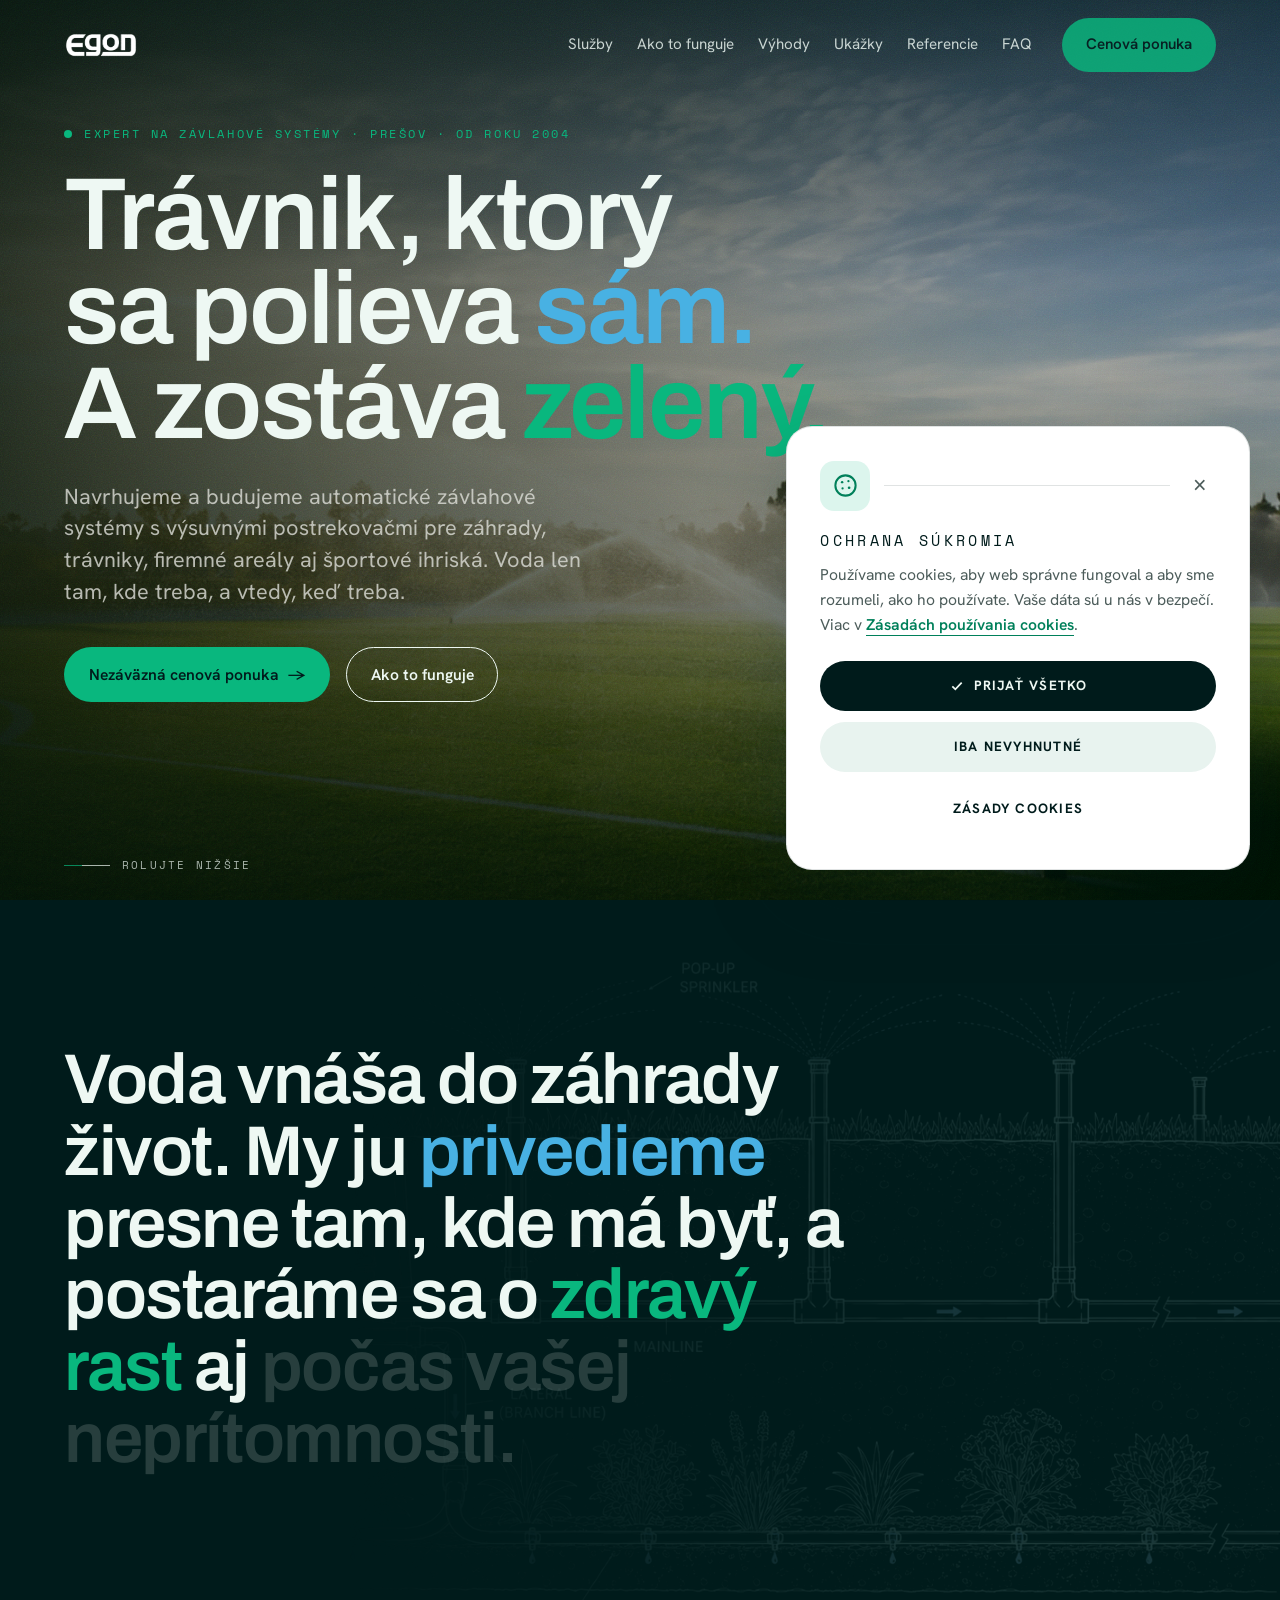
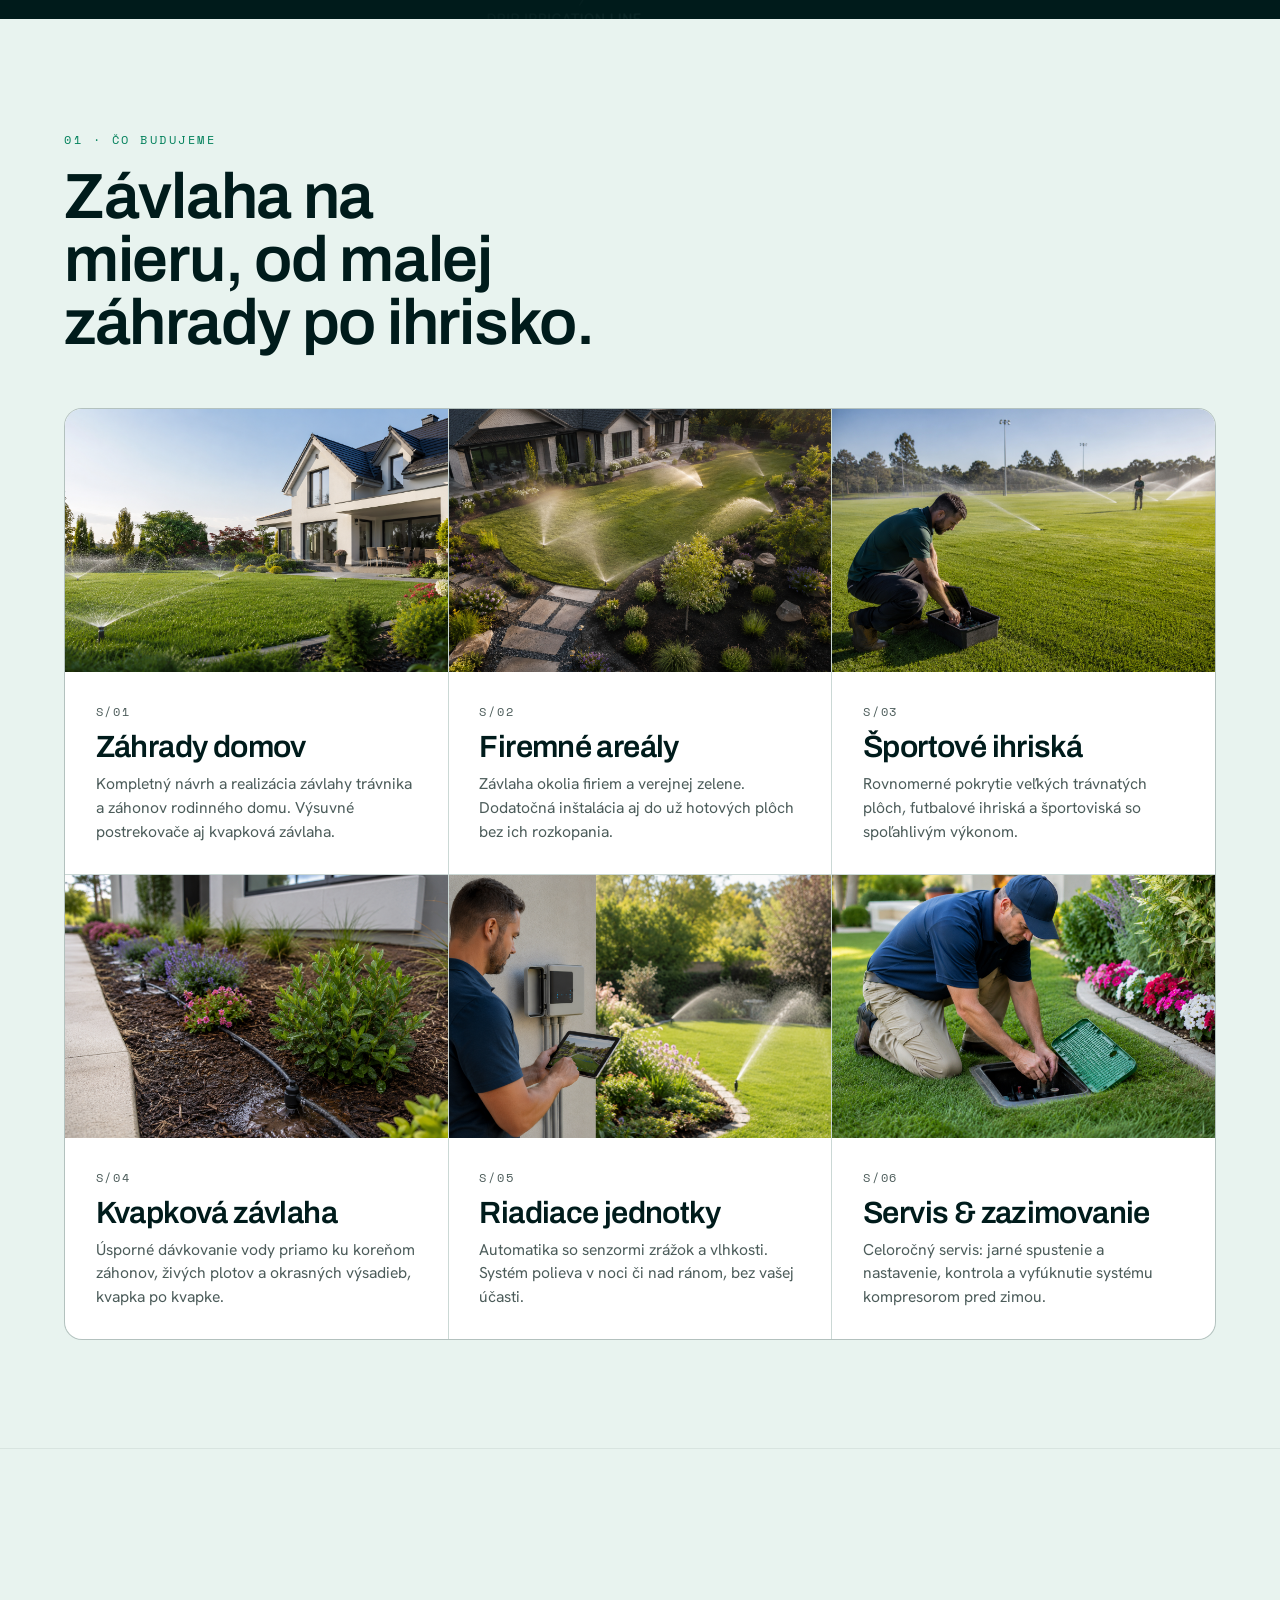
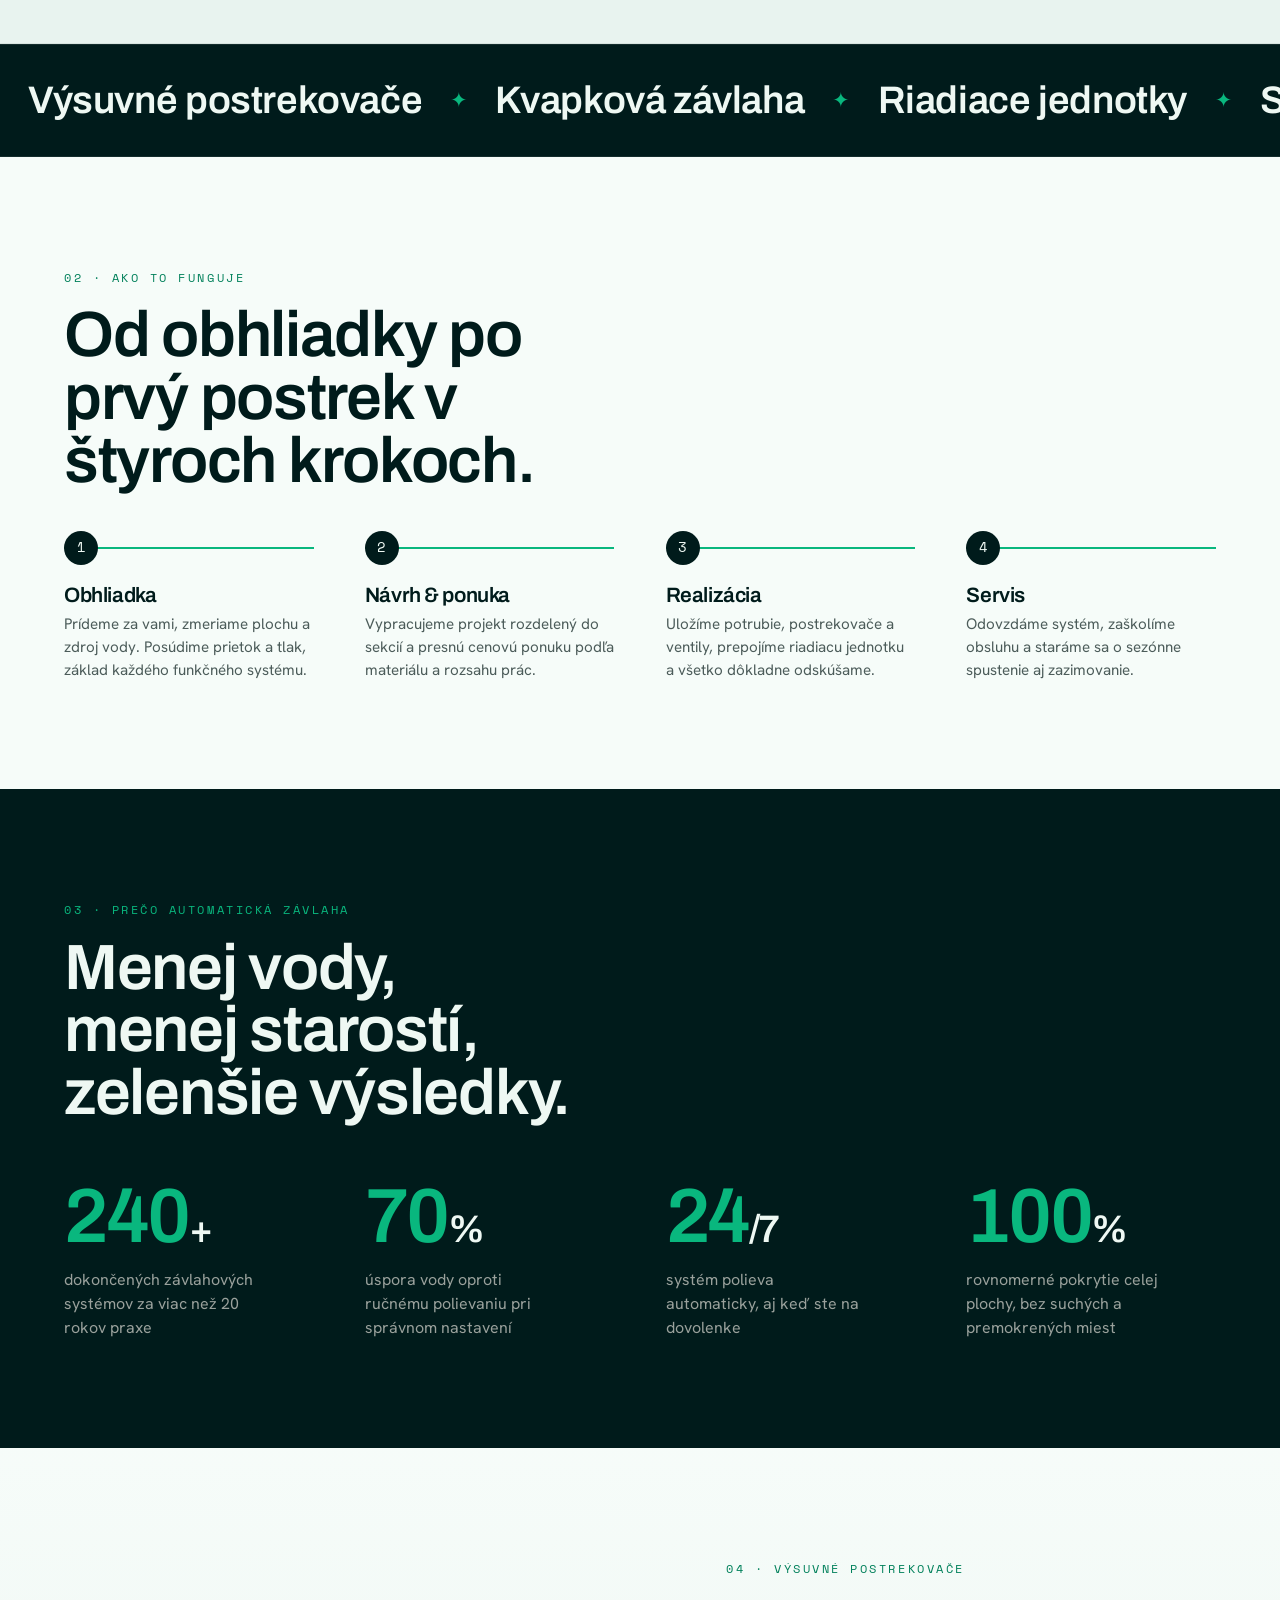
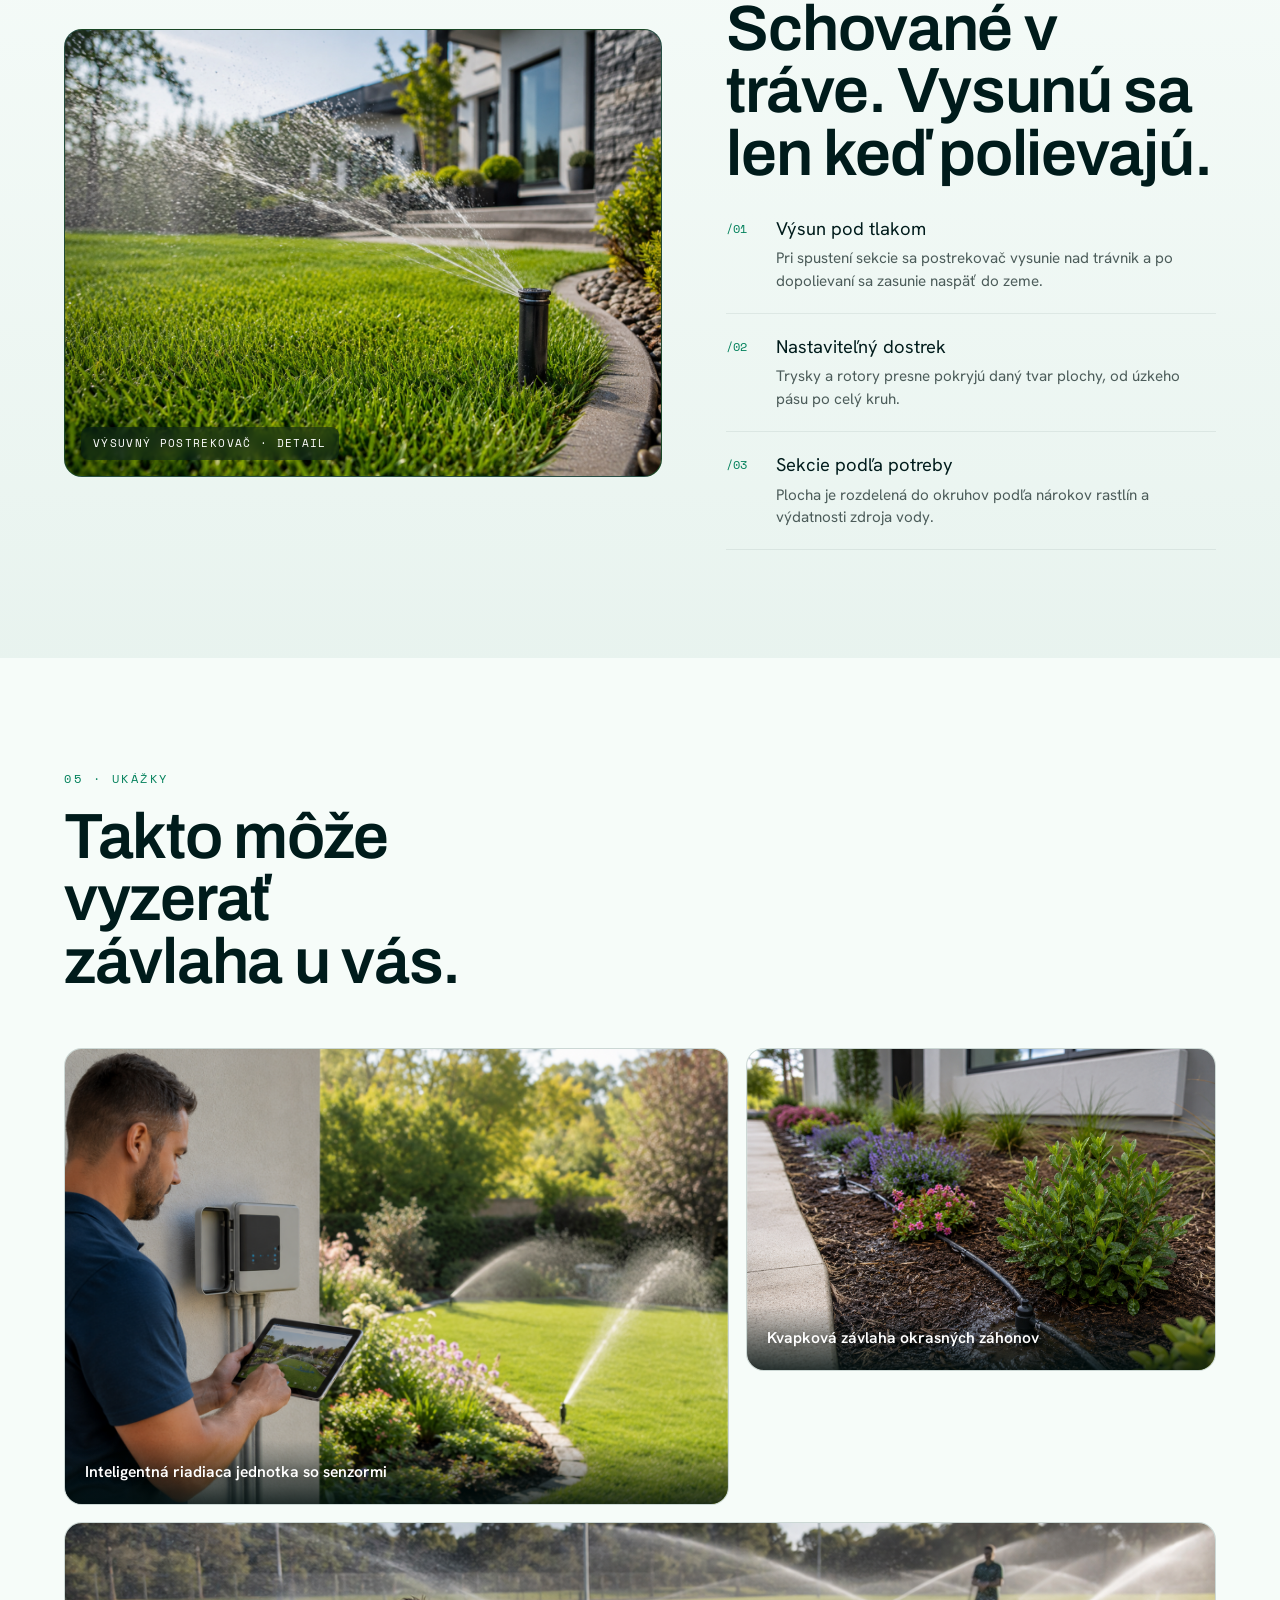
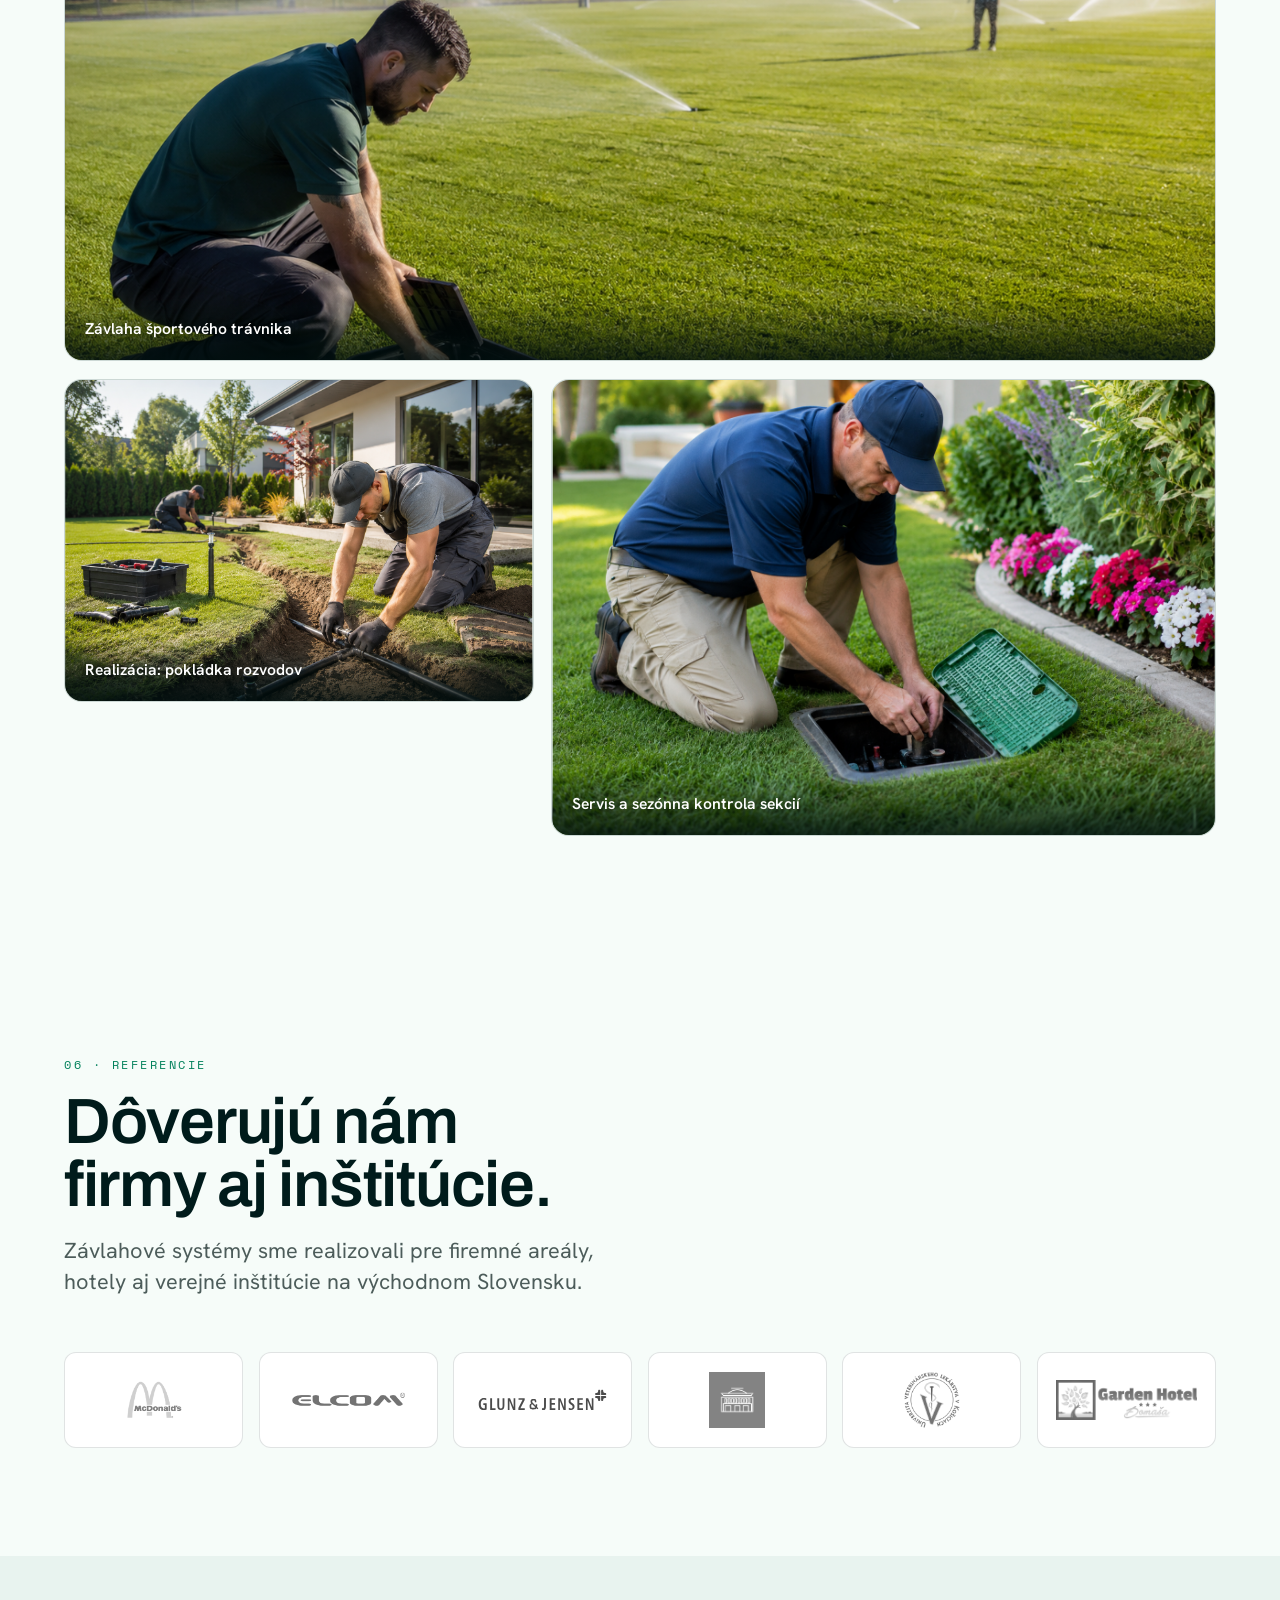
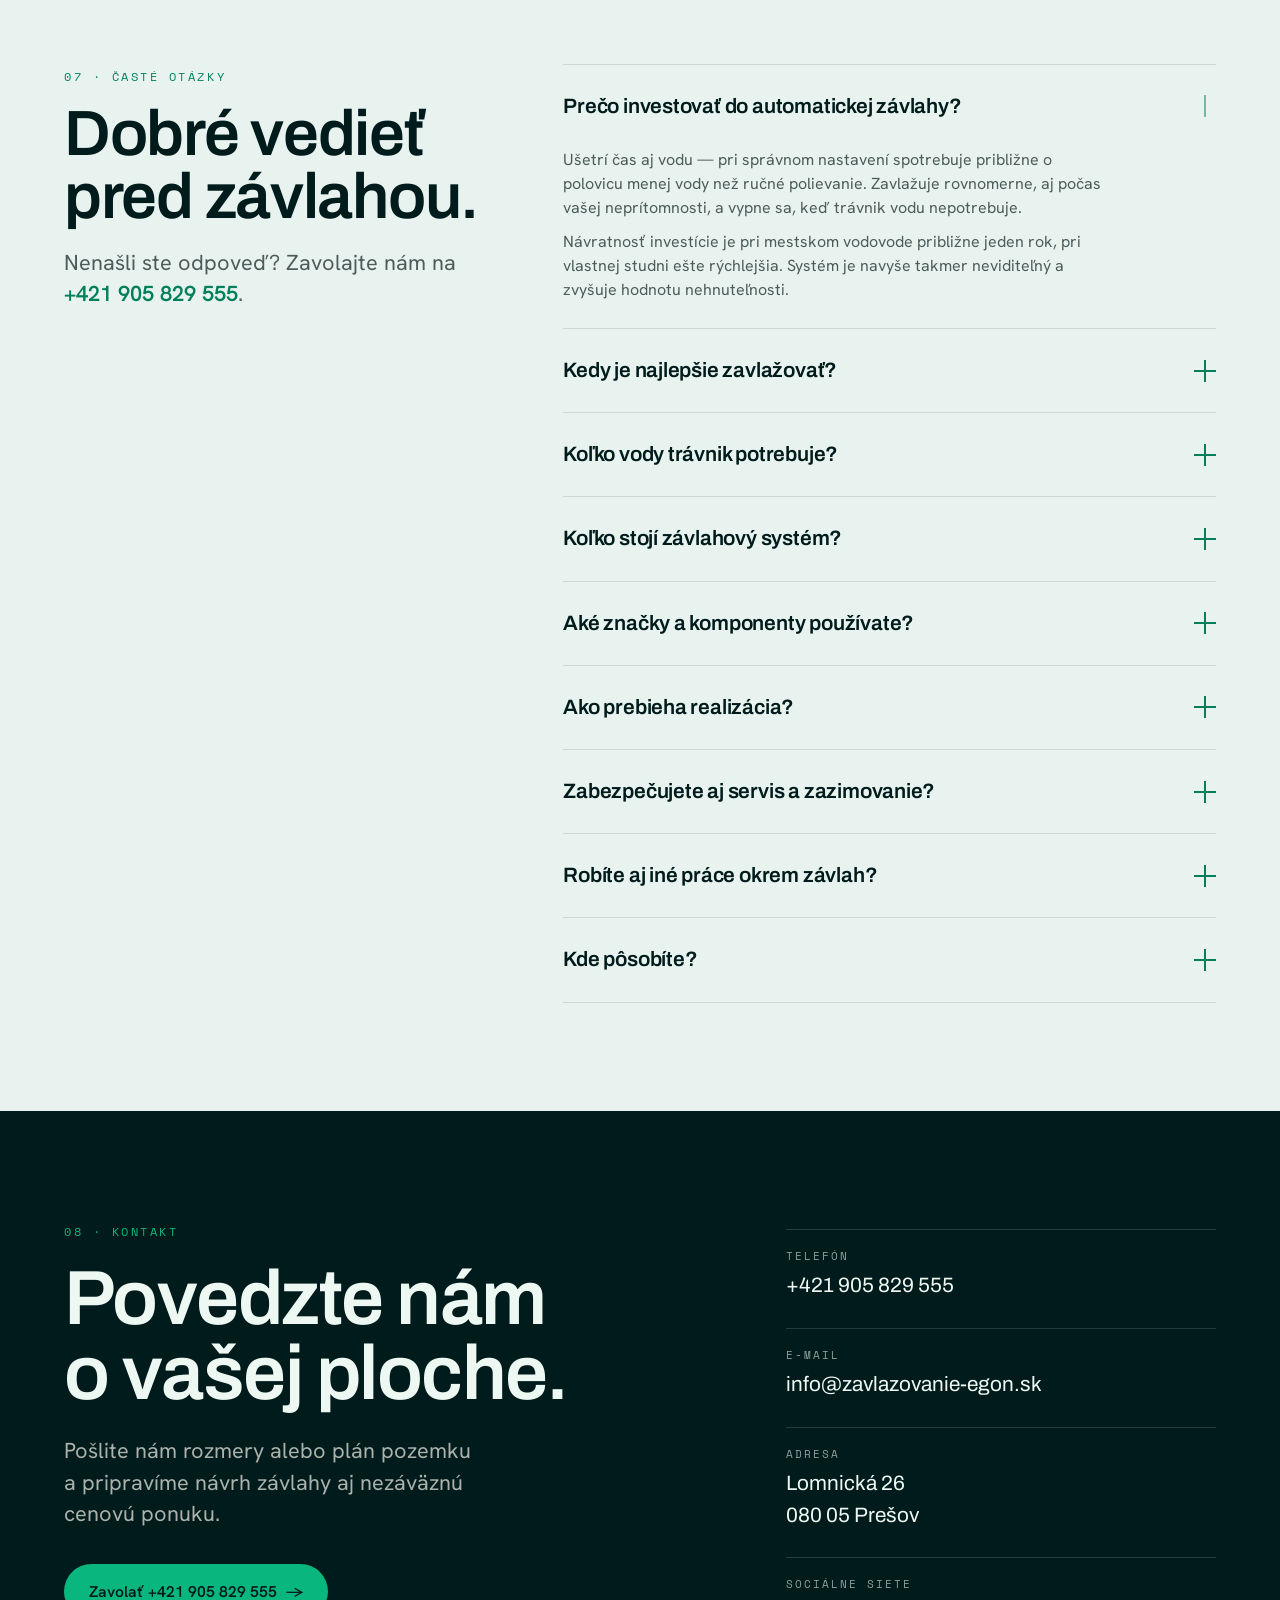
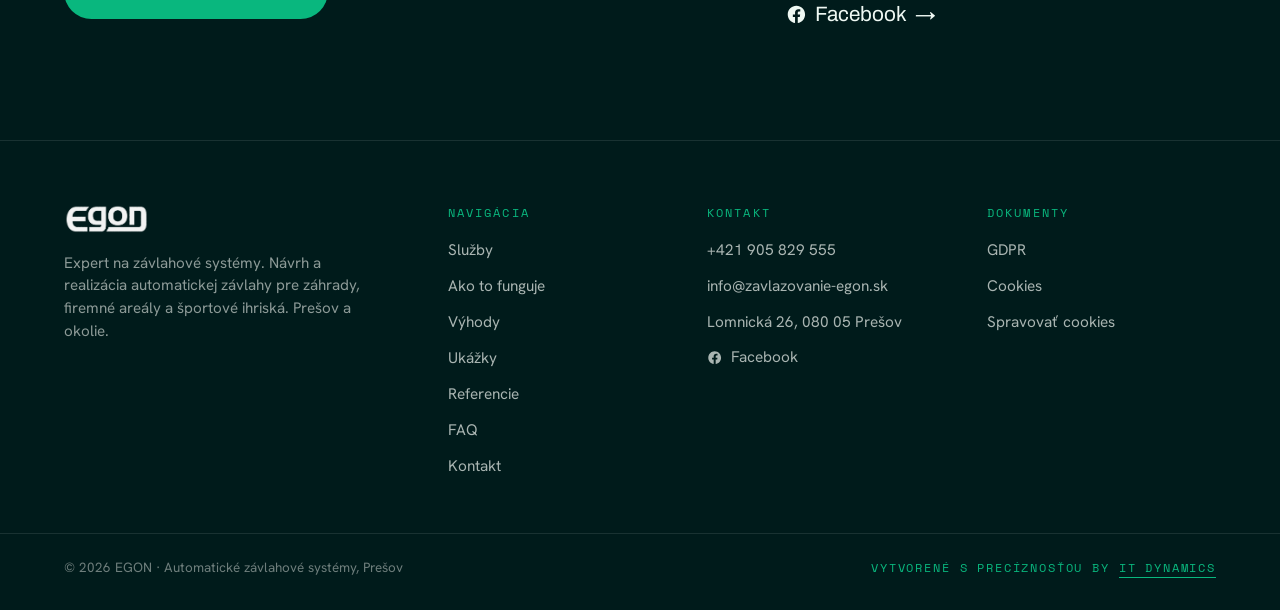
==== index.html @ 59f5decd "EGON web — Nová produkčná verzia" ====
<!DOCTYPE html>
<html lang="sk">
<head>
<meta charset="UTF-8" />
<meta name="viewport" content="width=device-width, initial-scale=1.0" />

<!-- ===== SEO ===== -->
<title>Automatické závlahové systémy, zavlažovanie a stavebné práce | EGON Prešov</title>
<meta name="description" content="Zavlažovanie Prešov: automatické závlahové a zavlažovacie systémy pre trávniky, záhrady, firemné areály a športové ihriská. Výsuvné postrekovače, kvapková závlaha, návrh, realizácia a servis. Závlahy Prešov a okolie." />
<meta name="keywords" content="zavlažovanie Prešov, závlahy Prešov, závlahové systémy Prešov, zavlažovacie systémy Prešov, automatické zavlažovanie, výsuvné postrekovače, kvapková závlaha, závlaha trávnika, servis závlahy, Prešov" />
<meta name="robots" content="index, follow, max-image-preview:large" />
<meta name="author" content="EGON · Expert na závlahové systémy" />
<meta name="theme-color" content="#13332a" />
<link rel="canonical" href="https://zavlazovanie-egon.sk/" />

<!-- Geo / lokálne SEO -->
<meta name="geo.region" content="SK-PV" />
<meta name="geo.placename" content="Prešov" />
<meta name="geo.position" content="49.0018;21.2393" />
<meta name="ICBM" content="49.0018, 21.2393" />

<!-- Open Graph -->
<meta property="og:type" content="website" />
<meta property="og:site_name" content="EGON · Automatické závlahové systémy" />
<meta property="og:title" content="Automatické závlahové systémy, zavlažovanie a stavebné práce | EGON Prešov" />
<meta property="og:description" content="Návrh a realizácia automatických závlahových systémov pre trávniky, záhrady, firemné areály a športové ihriská. Prešov a okolie." />
<meta property="og:url" content="https://zavlazovanie-egon.sk/" />
<meta property="og:locale" content="sk_SK" />
<meta property="og:image" content="https://zavlazovanie-egon.sk/assets/hero-ihrisko-vecer.png" />
<meta name="twitter:card" content="summary_large_image" />
<meta name="twitter:title" content="Automatické závlahové systémy | EGON Prešov" />
<meta name="twitter:description" content="Výsuvné postrekovače, kvapková závlaha a servis pre záhrady, trávniky a ihriská. Prešov a okolie." />
<meta name="twitter:image" content="https://zavlazovanie-egon.sk/assets/hero-ihrisko-vecer.png" />

<!-- Local business structured data -->
<script type="application/ld+json">
{
  "@context": "https://schema.org",
  "@type": "LocalBusiness",
  "name": "EGON · Automatické závlahové systémy",
  "description": "Návrh a realizácia automatických závlahových systémov a zavlažovania pre trávniky, záhrady, firemné areály a športové ihriská.",
  "url": "https://zavlazovanie-egon.sk/",
  "telephone": "+421905829555",
  "email": "info@zavlazovanie-egon.sk",
  "image": "https://zavlazovanie-egon.sk/assets/hero-ihrisko-vecer.png",
  "address": {
    "@type": "PostalAddress",
    "streetAddress": "Lomnická 26",
    "postalCode": "080 05",
    "addressLocality": "Prešov",
    "addressRegion": "Prešovský kraj",
    "addressCountry": "SK"
  },
  "geo": { "@type": "GeoCoordinates", "latitude": 49.0018, "longitude": 21.2393 },
  "areaServed": ["Prešov", "Prešovský kraj", "východné Slovensko"],
  "knowsAbout": ["zavlažovanie Prešov", "závlahy Prešov", "závlahové systémy Prešov", "zavlažovacie systémy Prešov", "automatické zavlažovanie", "výsuvné postrekovače", "kvapková závlaha", "servis závlah"],
  "slogan": "Expert na závlahové systémy"
}
</script>

<!-- FAQ structured data (AI / rich results) -->
<script type="application/ld+json">
{
  "@context": "https://schema.org",
  "@type": "FAQPage",
  "mainEntity": [
    { "@type": "Question", "name": "Prečo investovať do automatickej závlahy?", "acceptedAnswer": { "@type": "Answer", "text": "Ušetrí čas aj vodu — pri správnom nastavení spotrebuje približne o polovicu menej vody než ručné polievanie. Zavlažuje rovnomerne aj počas vašej neprítomnosti a vypne sa, keď trávnik vodu nepotrebuje. Návratnosť investície je pri mestskom vodovode približne jeden rok, pri vlastnej studni ešte rýchlejšia." } },
    { "@type": "Question", "name": "Kedy je najlepšie zavlažovať?", "acceptedAnswer": { "@type": "Answer", "text": "Najúčinnejšia je závlaha v skorých ranných hodinách, prípadne neskoro večer. Cez deň na priamom slnku sa zavlažovať neodporúča, kvapky vody fungujú ako lupa a môžu spáliť listy." } },
    { "@type": "Question", "name": "Koľko vody trávnik potrebuje?", "acceptedAnswer": { "@type": "Answer", "text": "Primeraná dávka sa líši podľa počasia. Na jar a jeseň spravidla stačí zavlažovať 2 až 3-krát týždenne tak, aby bola pôda navlhčená do hĺbky 1,5 až 2 cm. Počas horúčav sa odporúča denná závlaha do hĺbky 3 až 4 cm." } },
    { "@type": "Question", "name": "Koľko stojí závlahový systém?", "acceptedAnswer": { "@type": "Answer", "text": "Cena závisí od veľkosti a členitosti plochy a od zdroja vody. Predbežný návrh a rozpočet automatickej závlahy vypracujeme zdarma, stačí nás kontaktovať." } },
    { "@type": "Question", "name": "Aké značky a komponenty používate?", "acceptedAnswer": { "@type": "Answer", "text": "Inštalujeme komponenty najkvalitnejších amerických značiek dostupných na slovenskom trhu: Hunter, Irritrol, Toro a Rain Bird. Naši pracovníci sa každoročne školia v oblasti závlahovej a čerpacej techniky." } },
    { "@type": "Question", "name": "Ako prebieha realizácia závlahového systému?", "acceptedAnswer": { "@type": "Answer", "text": "V štyroch krokoch: obhliadka a zameranie, návrh s cenovou ponukou, samotná realizácia (zemné práce robíme drážkovacími strojmi do hĺbky 40 cm) a napokon odovzdanie so zaškolením a následný servis." } },
    { "@type": "Question", "name": "Zabezpečujete aj servis a zazimovanie?", "acceptedAnswer": { "@type": "Answer", "text": "Áno. Staráme sa o jarné spustenie a nastavenie systému aj o jeho vyfúknutie kompresorom pred zimou, aby vydržal dlhé roky." } },
    { "@type": "Question", "name": "Robíte aj iné práce okrem závlah?", "acceptedAnswer": { "@type": "Answer", "text": "Áno. Okrem závlahových systémov ponúkame aj stavebnú činnosť (maliarske práce, sadrokartón, suché omietky) a montáž záhradného LED osvetlenia do 12 V." } },
    { "@type": "Question", "name": "Kde pôsobíte?", "acceptedAnswer": { "@type": "Answer", "text": "Sídlime v Prešove a závlahové systémy realizujeme v Prešove a okolí, ako aj inde na východnom Slovensku." } }
  ]
}
</script>

<link rel="preconnect" href="https://fonts.googleapis.com" />
<link rel="preconnect" href="https://fonts.gstatic.com" crossorigin />
<link href="https://fonts.googleapis.com/css2?family=Archivo:wght@500;600;700&family=Bricolage+Grotesque:opsz,wght@12..96,400;12..96,600;12..96,700&family=Hanken+Grotesk:wght@400;500;600;700&family=Space+Mono:wght@400&family=Syne:wght@600;700;800&display=swap" rel="stylesheet" />
<link rel="stylesheet" href="styles.css" />
</head>
<body>

<div class="scrollbar"><span class="scrollbar__fill"></span></div>

<!-- ============ NAV ============ -->
<header class="nav" id="nav">
  <a href="#top" class="nav__logo" aria-label="EGON, domov">
    <img src="assets/egon-logo-clean.png" alt="EGON" class="nav__logoimg" />
  </a>
  <nav class="nav__links">
    <a href="#sluzby">Služby</a>
    <a href="#proces">Ako to funguje</a>
    <a href="#vyhody">Výhody</a>
    <a href="#realizacie">Ukážky</a>
    <a href="#referencie">Referencie</a>
    <a href="#faq">FAQ</a>
    <a href="#kontakt" class="btn btn--grass nav__cta">Cenová ponuka</a>
  </nav>
  <button class="nav__burger" aria-label="Menu"><span></span><span></span><span></span></button>
</header>
<div class="nav__mobile">
  <a href="#sluzby">Služby</a>
  <a href="#proces">Ako to funguje</a>
  <a href="#vyhody">Výhody</a>
  <a href="#realizacie">Ukážky</a>
  <a href="#referencie">Referencie</a>
  <a href="#faq">FAQ</a>
  <a href="#kontakt">Kontakt</a>
</div>

<!-- ============ HERO ============ -->
<main id="top">
<section class="hero" data-screen-label="Hero">
  <div class="hero__video-wrap">
    <div class="hero__photo-fallback" style="background-image:url('assets/hero-ihrisko-vecer.png')"></div>
    <video class="hero__video" id="heroVideo" muted loop playsinline preload="none" poster="assets/hero-ihrisko-vecer.png">
      <source src="assets/hero-video.mp4" type="video/mp4" />
    </video>
  </div>
  <div class="hero__overlay"></div>
  <div class="hero__wm-cover"></div>
  <div class="hero__grain"></div>
  <div class="wrap hero__inner">
    <span class="eyebrow hero__eyebrow"><span class="dot"></span>Expert na závlahové systémy · Prešov · od roku 2004</span>
    <h1 class="display">
      Trávnik, ktorý sa polieva <span class="water-word">sám.</span><br />
      A zostáva <span class="grass-word">zelený.</span>
    </h1>
    <p class="hero__sub lead">Navrhujeme a budujeme automatické závlahové systémy s výsuvnými postrekovačmi pre záhrady, trávniky, firemné areály aj športové ihriská. Voda len tam, kde treba, a vtedy, keď treba.</p>
    <div class="hero__actions">
      <a href="#kontakt" class="btn btn--grass">Nezáväzná cenová ponuka <span class="arrow">→</span></a>
      <a href="#proces" class="btn btn--ghost">Ako to funguje</a>
    </div>
  </div>

  <div class="hero__scroll"><span class="line"></span> Rolujte nižšie</div>
</section>

<!-- ============ STATEMENT ============ -->
<section class="statement" data-screen-label="Statement">
  <div class="wrap">
    <p class="big" data-light>
      <span class="word">Voda</span> <span class="word">vnáša</span> <span class="word">do</span> <span class="word">záhrady</span> <span class="word">život.</span>
      <span class="word">My</span> <span class="word">ju</span> <span class="word"><span class="hlw">privedieme</span></span> <span class="word">presne</span> <span class="word">tam,</span>
      <span class="word">kde</span> <span class="word">má</span> <span class="word">byť,</span> <span class="word">a</span> <span class="word">postaráme</span> <span class="word">sa</span>
      <span class="word">o</span> <span class="word"><span class="hl">zdravý</span></span> <span class="word"><span class="hl">rast</span></span> <span class="word">aj</span> <span class="word">počas</span> <span class="word">vašej</span> <span class="word">neprítomnosti.</span>
    </p>
  </div>
</section>

<!-- ============ SLUŽBY ============ -->
<section class="section services" id="sluzby" data-screen-label="Služby">
  <div class="wrap">
    <div class="section__head reveal">
      <span class="eyebrow">01 · Čo budujeme</span>
      <h2 class="h2">Závlaha na mieru, od malej záhrady po ihrisko.</h2>
    </div>
    <div class="services__grid">

      <article class="svc reveal">
        <span class="svc__bar"></span>
        <div class="svc__media"><img src="assets/hero-dom-travnik.png" alt="Závlaha trávnika a záhrady rodinného domu" loading="lazy" /></div>
        <div class="svc__body">
          <span class="svc__no">S/01</span>
          <h3 class="h3">Záhrady domov</h3>
          <p>Kompletný návrh a realizácia závlahy trávnika a záhonov rodinného domu. Výsuvné postrekovače aj kvapková závlaha.</p>
        </div>
      </article>

      <article class="svc reveal d1">
        <span class="svc__bar"></span>
        <div class="svc__media"><img src="assets/hero-zahrada-letecky.png" alt="Závlaha firemného areálu a verejnej zelene" loading="lazy" /></div>
        <div class="svc__body">
          <span class="svc__no">S/02</span>
          <h3 class="h3">Firemné areály</h3>
          <p>Závlaha okolia firiem a verejnej zelene. Dodatočná inštalácia aj do už hotových plôch bez ich rozkopania.</p>
        </div>
      </article>

      <article class="svc reveal d2">
        <span class="svc__bar"></span>
        <div class="svc__media"><img src="assets/ihrisko-sport.png" alt="Závlaha športového trávnika a futbalového ihriska" loading="lazy" /></div>
        <div class="svc__body">
          <span class="svc__no">S/03</span>
          <h3 class="h3">Športové ihriská</h3>
          <p>Rovnomerné pokrytie veľkých trávnatých plôch, futbalové ihriská a športoviská so spoľahlivým výkonom.</p>
        </div>
      </article>

      <article class="svc reveal d3">
        <span class="svc__bar"></span>
        <div class="svc__media"><img src="assets/kvapkova-zavlaha.png" alt="Kvapková závlaha okrasných záhonov" loading="lazy" /></div>
        <div class="svc__body">
          <span class="svc__no">S/04</span>
          <h3 class="h3">Kvapková závlaha</h3>
          <p>Úsporné dávkovanie vody priamo ku koreňom záhonov, živých plotov a okrasných výsadieb, kvapka po kvapke.</p>
        </div>
      </article>

      <article class="svc reveal">
        <span class="svc__bar"></span>
        <div class="svc__media"><img src="assets/riadiaca-jednotka.png" alt="Inteligentná riadiaca jednotka so senzormi" loading="lazy" /></div>
        <div class="svc__body">
          <span class="svc__no">S/05</span>
          <h3 class="h3">Riadiace jednotky</h3>
          <p>Automatika so senzormi zrážok a vlhkosti. Systém polieva v noci či nad ránom, bez vašej účasti.</p>
        </div>
      </article>

      <article class="svc reveal d1">
        <span class="svc__bar"></span>
        <div class="svc__media"><img src="assets/servis-sekcie.png" alt="Servis a sezónna kontrola závlahového systému" loading="lazy" /></div>
        <div class="svc__body">
          <span class="svc__no">S/06</span>
          <h3 class="h3">Servis &amp; zazimovanie</h3>
          <p>Celoročný servis: jarné spustenie a nastavenie, kontrola a vyfúknutie systému kompresorom pred zimou.</p>
        </div>
      </article>

    </div>
  </div>
</section>

<!-- ============ ZNAČKY ============ -->
<section class="brands" aria-label="Značky, s ktorými pracujeme">
  <div class="wrap brands__in reveal">
    <p class="brands__label">PRACUJEME LEN S OVERENÝMI ZNAČKAMI</p>
    <ul class="brands__row">
      <li><img src="assets/brands/hunter.png" alt="Hunter" loading="lazy" /></li>
      <li><img src="assets/brands/irritrol.png" alt="Irritrol Systems" loading="lazy" /></li>
      <li><img src="assets/brands/toro.png" alt="Toro" loading="lazy" /></li>
      <li><img src="assets/brands/rainbird.png" alt="Rain Bird" loading="lazy" /></li>
    </ul>
  </div>
</section>

<!-- ============ MARQUEE ============ -->
<section class="marquee" aria-hidden="true">
  <div class="marquee__track">
    <span>Výsuvné postrekovače</span><i>✦</i>
    <span>Kvapková závlaha</span><i>✦</i>
    <span>Riadiace jednotky</span><i>✦</i>
    <span>Servis &amp; zazimovanie</span><i>✦</i>
    <span>Návrh a realizácia</span><i>✦</i>
    <span>Prešov a okolie</span><i>✦</i>
    <span>Výsuvné postrekovače</span><i>✦</i>
    <span>Kvapková závlaha</span><i>✦</i>
    <span>Riadiace jednotky</span><i>✦</i>
    <span>Servis &amp; zazimovanie</span><i>✦</i>
    <span>Návrh a realizácia</span><i>✦</i>
    <span>Prešov a okolie</span><i>✦</i>
  </div>
</section>

<!-- ============ PROCES ============ -->
<section class="section" id="proces" data-screen-label="Proces">
  <div class="wrap">
    <div class="section__head reveal">
      <span class="eyebrow">02 · Ako to funguje</span>
      <h2 class="h2">Od obhliadky po prvý postrek v štyroch krokoch.</h2>
    </div>
    <div class="process__track">
      <div class="step">
        <span class="step__fill"></span>
        <span class="step__no">1</span>
        <h3 class="h3">Obhliadka</h3>
        <p>Prídeme za vami, zmeriame plochu a zdroj vody. Posúdime prietok a tlak, základ každého funkčného systému.</p>
      </div>
      <div class="step">
        <span class="step__fill"></span>
        <span class="step__no">2</span>
        <h3 class="h3">Návrh &amp; ponuka</h3>
        <p>Vypracujeme projekt rozdelený do sekcií a presnú cenovú ponuku podľa materiálu a rozsahu prác.</p>
      </div>
      <div class="step">
        <span class="step__fill"></span>
        <span class="step__no">3</span>
        <h3 class="h3">Realizácia</h3>
        <p>Uložíme potrubie, postrekovače a ventily, prepojíme riadiacu jednotku a všetko dôkladne odskúšame.</p>
      </div>
      <div class="step">
        <span class="step__fill"></span>
        <span class="step__no">4</span>
        <h3 class="h3">Servis</h3>
        <p>Odovzdáme systém, zaškolíme obsluhu a staráme sa o sezónne spustenie aj zazimovanie.</p>
      </div>
    </div>
  </div>
</section>

<!-- ============ VÝHODY / STATS ============ -->
<section class="section stats" id="vyhody" data-screen-label="Výhody">
  <div class="wrap">
    <div class="section__head reveal">
      <span class="eyebrow" style="color:var(--grass)">03 · Prečo automatická závlaha</span>
      <h2 class="h2">Menej vody, menej starostí, zelenšie výsledky.</h2>
    </div>
    <div class="stats__grid">
      <div class="reveal">
        <div class="stat__num"><span data-count="240">0</span><span class="u">+</span></div>
        <p class="stat__label">dokončených závlahových systémov za viac než 20 rokov praxe</p>
      </div>
      <div class="reveal d1">
        <div class="stat__num"><span data-count="70">0</span><span class="u">%</span></div>
        <p class="stat__label">úspora vody oproti ručnému polievaniu pri správnom nastavení</p>
      </div>
      <div class="reveal d2">
        <div class="stat__num"><span data-count="24">0</span><span class="u">/7</span></div>
        <p class="stat__label">systém polieva automaticky, aj keď ste na dovolenke</p>
      </div>
      <div class="reveal d3">
        <div class="stat__num"><span data-count="100">0</span><span class="u">%</span></div>
        <p class="stat__label">rovnomerné pokrytie celej plochy, bez suchých a premokrených miest</p>
      </div>
    </div>
  </div>
</section>

<!-- ============ SHOWCASE ============ -->
<section class="section showcase" data-screen-label="Postrekovače">
  <div class="wrap">
    <div class="showcase__grid">
      <div class="showcase__stage reveal reveal--l">
        <div class="showcase__photo" style="background-image:url('assets/postrekovac-detail.png')"></div>
        <span class="showcase__chip">Výsuvný postrekovač · detail</span>
      </div>
      <div class="reveal reveal--r d1">
        <span class="eyebrow" style="color:var(--grass-deep)">04 · Výsuvné postrekovače</span>
        <h2 class="h2" style="margin:18px 0 30px">Schované v tráve. Vysunú sa len keď polievajú.</h2>
        <ul class="showcase__list">
          <li><span class="k">/01</span><div><span class="h3">Výsun pod tlakom</span><p>Pri spustení sekcie sa postrekovač vysunie nad trávnik a po dopolievaní sa zasunie naspäť do zeme.</p></div></li>
          <li><span class="k">/02</span><div><span class="h3">Nastaviteľný dostrek</span><p>Trysky a rotory presne pokryjú daný tvar plochy, od úzkeho pásu po celý kruh.</p></div></li>
          <li><span class="k">/03</span><div><span class="h3">Sekcie podľa potreby</span><p>Plocha je rozdelená do okruhov podľa nárokov rastlín a výdatnosti zdroja vody.</p></div></li>
        </ul>
      </div>
    </div>
  </div>
</section>

<!-- ============ REALIZÁCIE ============ -->
<section class="section" id="realizacie" data-screen-label="Realizácie">
  <div class="wrap">
    <div class="section__head reveal">
      <span class="eyebrow">05 · Ukážky</span>
      <h2 class="h2">Takto môže vyzerať závlaha u vás.</h2>
    </div>
    <div class="gallery__grid">
      <figure class="shot shot--lg reveal">
        <image-slot id="real-1" shape="rect" fit="cover" src="assets/riadiaca-jednotka.png" placeholder="FOTO: riadiaca jednotka"></image-slot>
        <figcaption>Inteligentná riadiaca jednotka so senzormi</figcaption>
      </figure>
      <figure class="shot shot--sm reveal d1">
        <image-slot id="real-2" shape="rect" fit="cover" src="assets/kvapkova-zavlaha.png" placeholder="FOTO: kvapková závlaha"></image-slot>
        <figcaption>Kvapková závlaha okrasných záhonov</figcaption>
      </figure>
      <figure class="shot shot--w reveal">
        <image-slot id="real-3" shape="rect" fit="cover" src="assets/ihrisko-sport.png" placeholder="FOTO: športové ihrisko"></image-slot>
        <figcaption>Závlaha športového trávnika</figcaption>
      </figure>
      <figure class="shot shot--sm reveal">
        <image-slot id="real-4" shape="rect" fit="cover" src="assets/realizacia-potrubie.png" placeholder="FOTO: realizácia"></image-slot>
        <figcaption>Realizácia: pokládka rozvodov</figcaption>
      </figure>
      <figure class="shot shot--lg reveal d1">
        <image-slot id="real-5" shape="rect" fit="cover" src="assets/servis-sekcie.png" placeholder="FOTO: servis"></image-slot>
        <figcaption>Servis a sezónna kontrola sekcií</figcaption>
      </figure>
    </div>
  </div>
</section>

<!-- ============ REFERENCIE ============ -->
<section class="section refs" id="referencie" data-screen-label="Referencie">
  <div class="wrap">
    <div class="section__head reveal">
      <span class="eyebrow">06 · Referencie</span>
      <h2 class="h2">Dôverujú nám firmy aj inštitúcie.</h2>
      <p class="lead" style="margin-top:18px; max-width:48ch">Závlahové systémy sme realizovali pre firemné areály, hotely aj verejné inštitúcie na východnom Slovensku.</p>
    </div>
    <ul class="logo-wall reveal">
      <li><img src="assets/refs/mcdonalds.png" alt="McDonald's" loading="lazy" /></li>
      <li><img src="assets/refs/elcom.png" alt="Elcom" loading="lazy" /></li>
      <li><img src="assets/refs/glunz-jensen.svg" alt="Glunz &amp; Jensen" loading="lazy" /></li>
      <li class="is-square"><img src="assets/refs/kunsthalle.jpg" alt="Kunsthalle Košice" loading="lazy" /></li>
      <li class="is-square"><img src="assets/refs/uvlf.png" alt="Univerzita veterinárskeho lekárstva v Košiciach" loading="lazy" /></li>
      <li><img src="assets/refs/hotel-domasa.png" alt="Garden Hotel Domaša" loading="lazy" /></li>
    </ul>
  </div>
</section>

<!-- ============ FAQ ============ -->
<section class="section faq" id="faq" data-screen-label="FAQ">
  <div class="wrap">
    <div class="faq__grid">
      <div class="section__head reveal" style="margin-bottom:0">
        <span class="eyebrow">07 · Časté otázky</span>
        <h2 class="h2">Dobré vedieť pred závlahou.</h2>
        <p class="lead" style="margin-top:18px; max-width:34ch">Nenašli ste odpoveď? Zavolajte nám na <a href="tel:+421905829555" style="color:var(--grass-deep); font-weight:600">+421 905 829 555</a>.</p>
      </div>
      <div class="faq__list reveal d1">
        <details class="faq__item" open>
          <summary>Prečo investovať do automatickej závlahy?</summary>
          <div class="faq__answer">
            <p>Ušetrí čas aj vodu — pri správnom nastavení spotrebuje približne o polovicu menej vody než ručné polievanie. Zavlažuje rovnomerne, aj počas vašej neprítomnosti, a vypne sa, keď trávnik vodu nepotrebuje.</p>
            <p>Návratnosť investície je pri mestskom vodovode približne jeden rok, pri vlastnej studni ešte rýchlejšia. Systém je navyše takmer neviditeľný a zvyšuje hodnotu nehnuteľnosti.</p>
          </div>
        </details>
        <details class="faq__item">
          <summary>Kedy je najlepšie zavlažovať?</summary>
          <div class="faq__answer">
            <p>Najúčinnejšia je závlaha v skorých ranných hodinách, prípadne neskoro večer. Cez deň na priamom slnku sa zavlažovať neodporúča — kvapky vody fungujú ako lupa a môžu spáliť listy.</p>
          </div>
        </details>
        <details class="faq__item">
          <summary>Koľko vody trávnik potrebuje?</summary>
          <div class="faq__answer">
            <p>Primeraná dávka sa líši podľa počasia. Na jar a jeseň spravidla stačí zavlažovať 2 až 3-krát týždenne tak, aby bola pôda navlhčená do hĺbky 1,5 až 2 cm. Počas horúčav sa odporúča denná závlaha do hĺbky 3 až 4 cm.</p>
          </div>
        </details>
        <details class="faq__item">
          <summary>Koľko stojí závlahový systém?</summary>
          <div class="faq__answer">
            <p>Cena závisí od veľkosti a členitosti plochy a od zdroja vody. Predbežný návrh a rozpočet automatickej závlahy vám vypracujeme zdarma — stačí nás kontaktovať.</p>
          </div>
        </details>
        <details class="faq__item">
          <summary>Aké značky a komponenty používate?</summary>
          <div class="faq__answer">
            <p>Inštalujeme komponenty najkvalitnejších amerických značiek dostupných na slovenskom trhu — Hunter, Irritrol, Toro a Rain Bird. Naši pracovníci sa každoročne školia v oblasti závlahovej a čerpacej techniky.</p>
          </div>
        </details>
        <details class="faq__item">
          <summary>Ako prebieha realizácia?</summary>
          <div class="faq__answer">
            <p>V štyroch krokoch: obhliadka a zameranie, návrh s cenovou ponukou, samotná realizácia (zemné práce robíme drážkovacími strojmi do hĺbky 40 cm) a napokon odovzdanie so zaškolením a následný servis.</p>
          </div>
        </details>
        <details class="faq__item">
          <summary>Zabezpečujete aj servis a zazimovanie?</summary>
          <div class="faq__answer">
            <p>Áno. Staráme sa o jarné spustenie a nastavenie systému aj o jeho vyfúknutie kompresorom pred zimou, aby vydržal dlhé roky.</p>
          </div>
        </details>
        <details class="faq__item">
          <summary>Robíte aj iné práce okrem závlah?</summary>
          <div class="faq__answer">
            <p>Áno. Okrem závlahových systémov ponúkame aj stavebnú činnosť (maliarske práce, sadrokartón, suché omietky) a montáž záhradného LED osvetlenia do 12 V.</p>
          </div>
        </details>
        <details class="faq__item">
          <summary>Kde pôsobíte?</summary>
          <div class="faq__answer">
            <p>Sídlime v Prešove a závlahové systémy realizujeme v Prešove a okolí, ako aj inde na východnom Slovensku.</p>
          </div>
        </details>
      </div>
    </div>
  </div>
</section>

<!-- ============ KONTAKT ============ -->
<section class="section contact" id="kontakt" data-screen-label="Kontakt">
  <div class="wrap">
    <div class="contact__grid">
      <div class="reveal">
        <span class="eyebrow" style="color:var(--grass)">08 · Kontakt</span>
        <h2 style="margin-top:18px">Povedzte nám o vašej ploche.</h2>
        <p class="lead" style="margin-top:24px; color:oklch(0.88 0.01 120 / 0.8); max-width:42ch">Pošlite nám rozmery alebo plán pozemku a pripravíme návrh závlahy aj nezáväznú cenovú ponuku.</p>
        <a href="tel:+421905829555" class="btn btn--grass" style="margin-top:34px">Zavolať +421 905 829 555 <span class="arrow">→</span></a>
      </div>
      <div class="contact__row reveal d1">
        <div class="cinfo"><div class="lbl">Telefón</div><a class="val" href="tel:+421905829555">+421 905 829 555</a></div>
        <div class="cinfo"><div class="lbl">E-mail</div><a class="val" href="mailto:info@zavlazovanie-egon.sk">info@zavlazovanie-egon.sk</a></div>
        <div class="cinfo"><div class="lbl">Adresa</div><span class="val">Lomnická 26<br />080 05 Prešov</span></div>
        <div class="cinfo"><div class="lbl">Sociálne siete</div><a class="val val--fb" href="#"><svg class="fb-ico" viewBox="0 0 24 24" fill="currentColor" aria-hidden="true"><path d="M22 12.06C22 6.5 17.52 2 12 2S2 6.5 2 12.06c0 5.02 3.66 9.18 8.44 9.94v-7.03H7.9v-2.9h2.54V9.85c0-2.52 1.5-3.91 3.78-3.91 1.1 0 2.24.2 2.24.2v2.46h-1.26c-1.24 0-1.63.78-1.63 1.57v1.89h2.78l-.44 2.9h-2.34V22c4.78-.76 8.44-4.92 8.44-9.94Z"/></svg> Facebook <span class="arrow">→</span></a></div>
      </div>
    </div>
  </div>
</section>
</main>

<!-- ============ FOOTER ============ -->
<footer class="footer">
  <div class="wrap footer__grid">
    <div class="footer__brand">
      <img src="assets/egon-logo-clean.png" alt="EGON" class="footer__logo" />
      <p class="footer__tag">Expert na závlahové systémy. Návrh a realizácia automatickej závlahy pre záhrady, firemné areály a športové ihriská. Prešov a okolie.</p>
    </div>
    <nav class="footer__col" aria-label="Navigácia">
      <h4>Navigácia</h4>
      <a href="#sluzby">Služby</a>
      <a href="#proces">Ako to funguje</a>
      <a href="#vyhody">Výhody</a>
      <a href="#realizacie">Ukážky</a>
      <a href="#referencie">Referencie</a>
      <a href="#faq">FAQ</a>
      <a href="#kontakt">Kontakt</a>
    </nav>
    <div class="footer__col">
      <h4>Kontakt</h4>
      <a href="tel:+421905829555">+421 905 829 555</a>
      <a href="mailto:info@zavlazovanie-egon.sk">info@zavlazovanie-egon.sk</a>
      <span>Lomnická 26, 080 05 Prešov</span>
      <a class="footer__fb" href="#" rel="noopener"><svg class="fb-ico" viewBox="0 0 24 24" fill="currentColor" aria-hidden="true"><path d="M22 12.06C22 6.5 17.52 2 12 2S2 6.5 2 12.06c0 5.02 3.66 9.18 8.44 9.94v-7.03H7.9v-2.9h2.54V9.85c0-2.52 1.5-3.91 3.78-3.91 1.1 0 2.24.2 2.24.2v2.46h-1.26c-1.24 0-1.63.78-1.63 1.57v1.89h2.78l-.44 2.9h-2.34V22c4.78-.76 8.44-4.92 8.44-9.94Z"/></svg> Facebook</a>
    </div>
    <nav class="footer__col" aria-label="Dokumenty">
      <h4>Dokumenty</h4>
      <a href="dokumenty/ochrana-osobnych-udajov.html">GDPR</a>
      <a href="dokumenty/zasady-cookies.html">Cookies</a>
      <button class="footer__col-btn" data-cookie="open">Spravovať cookies</button>
    </nav>
  </div>
  <div class="wrap footer__bottom">
    <span>© 2026 EGON · Automatické závlahové systémy, Prešov</span>
    <span class="footer__credit">Vytvorené s precíznosťou by <a href="https://www.itdynamics.sk" target="_blank" rel="noopener">IT Dynamics</a></span>
  </div>
</footer>

<!-- ============ COOKIE BANNER ============ -->
<div class="cookie" id="cookie" role="dialog" aria-label="Ochrana súkromia">
  <div class="cookie__head">
    <span class="cookie__icon" aria-hidden="true">
      <svg viewBox="0 0 24 24" fill="none" stroke="currentColor" stroke-width="1.8"><circle cx="12" cy="12" r="9"/><circle cx="9" cy="9" r="1.1" fill="currentColor" stroke="none"/><circle cx="14.6" cy="8.2" r="1" fill="currentColor" stroke="none"/><circle cx="15.2" cy="14" r="1.2" fill="currentColor" stroke="none"/><circle cx="9.4" cy="14.6" r="1" fill="currentColor" stroke="none"/></svg>
    </span>
    <span class="cookie__rule"></span>
    <button class="cookie__x" data-cookie="reject" aria-label="Zavrieť">×</button>
  </div>
  <h3 class="cookie__title">Ochrana súkromia</h3>
  <p class="cookie__text">Používame cookies, aby web správne fungoval a aby sme rozumeli, ako ho používate. Vaše dáta sú u nás v bezpečí. Viac v <a href="dokumenty/zasady-cookies.html">Zásadách používania cookies</a>.</p>
  <div class="cookie__buttons">
    <button class="cookie__b cookie__b--primary" data-cookie="accept"><svg viewBox="0 0 24 24" fill="none" stroke="currentColor" stroke-width="2.6"><path d="M5 12.5l4.5 4.5L19 7"/></svg> Prijať všetko</button>
    <button class="cookie__b cookie__b--soft" data-cookie="reject">Iba nevyhnutné</button>
    <a class="cookie__b cookie__b--text" href="dokumenty/zasady-cookies.html">Zásady cookies</a>
  </div>
</div>

<script src="image-slot.js"></script>
<script src="script.js"></script>
</body>
</html>
---- styles.css ----
/* ============================================================
   EGON — Závlahové systémy
   Design tokens + layout + scroll/sprinkler animations
   ============================================================ */

:root {
  /* Palette — default "Splyn" (medzi vodou a lúkou). Tweaks may override. */
  --ink:        oklch(0.20 0.035 195);   /* deep teal-green ink */
  --ink-2:      oklch(0.28 0.04 198);
  --bg:         oklch(0.986 0.007 165);  /* cool-warm off-white */
  --bg-2:       oklch(0.955 0.013 170);
  --paper:      oklch(1 0 0);
  --grass:      oklch(0.69 0.15 162);    /* grass-meets-water green */
  --grass-deep: oklch(0.52 0.13 168);
  --water:      oklch(0.72 0.12 233);    /* water blue */
  --water-deep: oklch(0.58 0.13 236);
  --line:       oklch(0.20 0.035 195 / 0.12);
  --line-soft:  oklch(0.20 0.035 195 / 0.07);
  --on-ink:     oklch(0.97 0.012 165);
  --muted:      oklch(0.46 0.02 190);

  --ff-display: "Archivo", "Hanken Grotesk", system-ui, sans-serif;
  --ff-body:    "Hanken Grotesk", system-ui, -apple-system, sans-serif;
  --ff-mono:    "Space Mono", ui-monospace, monospace;

  --maxw: 1440px;
  --pad: clamp(20px, 5vw, 80px);
  --radius: 18px;

  --ease: cubic-bezier(0.22, 1, 0.36, 1);
}

* { box-sizing: border-box; margin: 0; padding: 0; }

html { scroll-behavior: smooth; -webkit-font-smoothing: antialiased; }

body {
  font-family: var(--ff-body);
  background: var(--bg);
  color: var(--ink);
  line-height: 1.5;
  overflow-x: hidden;
  font-size: clamp(16px, 1.05vw, 19px);
}

/* selection */
::selection { background: var(--grass); color: var(--ink); }

img { display: block; max-width: 100%; }

a { color: inherit; text-decoration: none; }

.wrap { width: 100%; max-width: var(--maxw); margin-inline: auto; padding-inline: var(--pad); }

/* ---------- Typography ---------- */
.eyebrow {
  font-family: var(--ff-mono);
  font-size: 0.72rem;
  letter-spacing: 0.22em;
  text-transform: uppercase;
  font-weight: 400;
}
h1, h2, h3 { font-family: var(--ff-display); font-weight: 600; line-height: 0.98; letter-spacing: -0.02em; text-wrap: balance; }
.display {
  font-size: clamp(2.6rem, 8vw, 7rem);
  line-height: 0.92;
}
.h2 { font-size: clamp(2rem, 5vw, 4rem); }
.h3 { font-size: clamp(1.4rem, 2.4vw, 2rem); }
.lead { font-size: clamp(1.15rem, 1.7vw, 1.5rem); line-height: 1.45; color: var(--muted); text-wrap: pretty; }

/* ---------- Buttons ---------- */
.btn {
  display: inline-flex; align-items: center; gap: 0.6em;
  font-family: var(--ff-body); font-weight: 600;
  font-size: 0.98rem;
  padding: 0.95em 1.5em;
  border-radius: 100px;
  border: 1px solid transparent;
  cursor: pointer;
  transition: transform .4s var(--ease), background .3s, color .3s, border-color .3s;
  will-change: transform;
}
.btn:hover { transform: translateY(-2px); }
.btn--grass { background: var(--grass); color: var(--ink); }
.btn--grass:hover { background: oklch(0.71 0.16 145); }
.btn--ghost { border-color: currentColor; background: transparent; }
.btn--ink { background: var(--ink); color: var(--on-ink); }
.btn .arrow { transition: transform .4s var(--ease); }
.btn:hover .arrow { transform: translateX(4px); }

/* ============================================================
   NAV
   ============================================================ */
.nav {
  position: fixed; inset: 0 0 auto 0; z-index: 60;
  display: flex; align-items: center; justify-content: space-between;
  padding: 18px var(--pad);
  transition: background .4s var(--ease), backdrop-filter .4s, padding .4s, color .4s;
  color: var(--on-ink);
}
.nav.scrolled {
  background: oklch(0.20 0.03 155 / 0.82);
  backdrop-filter: blur(14px) saturate(1.2);
  padding-top: 12px; padding-bottom: 12px;
}
.nav__logo { display: flex; align-items: center; gap: 12px; font-family: var(--ff-display); font-weight: 700; font-size: 1.35rem; letter-spacing: -0.01em; }
.nav__logoimg { height: 26px; width: auto; display: block; }
.nav__mark { width: 30px; height: 30px; flex: none; }
.nav__links { display: flex; gap: 30px; align-items: center; }
.nav__links a { font-size: 0.95rem; opacity: 0.82; transition: opacity .25s; position: relative; }
.nav__links a::after {
  content: ""; position: absolute; left: 0; bottom: -5px; height: 2px; width: 0;
  background: var(--grass); transition: width .35s var(--ease);
}
.nav__links a:hover { opacity: 1; }
.nav__links a:hover::after { width: 100%; }
.nav__cta { margin-left: 6px; white-space: nowrap; }
.nav__links { gap: 24px; }
.nav__burger { display: none; align-items: center; justify-content: center; flex-direction: column; gap: 5px;
  width: 46px; height: 46px; border-radius: 50%; cursor: pointer; padding: 0;
  background: var(--grass); border: 0; box-shadow: 0 6px 18px oklch(0.2 0.03 195 / 0.28);
  transition: background .3s, transform .3s; }
.nav__burger:hover { transform: translateY(-1px); background: oklch(0.74 0.15 162); }
.nav__burger span { width: 22px; height: 2.5px; border-radius: 2px; background: var(--ink); transition: transform .3s var(--ease), opacity .2s; }
.nav__burger.is-open span:nth-child(1) { transform: translateY(7.5px) rotate(45deg); }
.nav__burger.is-open span:nth-child(2) { opacity: 0; }
.nav__burger.is-open span:nth-child(3) { transform: translateY(-7.5px) rotate(-45deg); }

/* mobile menu hidden on desktop */
.nav__mobile {
  position: fixed; inset: 0; z-index: 59;
  background: var(--ink); color: var(--on-ink);
  flex-direction: column; justify-content: center; gap: 8px;
  padding: var(--pad);
  transform: translateY(-100%); transition: transform .5s var(--ease);
  display: none;
}
.nav__mobile a { font-family: var(--ff-display); font-size: 2rem; padding: 10px 0; border-bottom: 1px solid oklch(1 0 0 / 0.12); }

@media (max-width: 980px) {
  .nav__links { display: none; }
  .nav__burger { display: flex; }
  .nav__mobile { display: flex; }
  .nav__mobile.open { transform: translateY(0); }
}

/* ============================================================
   HERO
   ============================================================ */
.hero {
  position: relative; min-height: 100svh;
  background:
    radial-gradient(120% 80% at 80% -10%, oklch(0.30 0.05 168) 0%, transparent 55%),
    linear-gradient(180deg, var(--ink) 0%, var(--ink-2) 70%, oklch(0.24 0.04 150) 100%);
  color: var(--on-ink);
  display: flex; flex-direction: column; justify-content: center;
  overflow: hidden;
  padding-top: 76px;
  padding-bottom: clamp(110px, 17vh, 210px);
}
.hero__video-wrap { position: absolute; inset: 0; z-index: 0; overflow: hidden; background: var(--ink); }
.hero__photo-fallback { position: absolute; inset: 0; background-size: cover; background-position: center 38%; display: none; }
.hero__video { position: absolute; top: 50%; left: 50%; min-width: 100%; min-height: 100%;
  width: auto; height: auto; transform: translate(-50%, -45%) scale(1.22); object-fit: cover;
  will-change: transform; }
/* mobile: don't play video — show static image, hide watermark crop concerns */
@media (max-width: 760px) {
  .hero__video { display: none; }
  .hero__photo-fallback { display: block; }
}
/* hide Veo watermark (bottom-right) — opaque in the very corner, fades out softly (backup) */
.hero__wm-cover { position: absolute; right: -2px; bottom: -2px; z-index: 2; width: clamp(200px, 26vw, 380px); height: clamp(140px, 18vw, 240px);
  pointer-events: none;
  background: radial-gradient(115% 115% at 100% 100%,
    oklch(0.15 0.04 150) 0%, oklch(0.15 0.04 150) 30%,
    oklch(0.15 0.04 150 / 0.7) 50%, oklch(0.15 0.04 150 / 0.25) 68%, transparent 82%); }
.hero__overlay { position: absolute; inset: 0; z-index: 1; pointer-events: none;
  background:
    linear-gradient(90deg, oklch(0.16 0.03 155 / 0.86) 0%, oklch(0.16 0.03 155 / 0.5) 42%, oklch(0.16 0.03 155 / 0.2) 70%, transparent 100%),
    linear-gradient(180deg, oklch(0.16 0.03 155 / 0.5) 0%, transparent 30%, oklch(0.16 0.03 155 / 0.35) 72%, oklch(0.14 0.04 150 / 0.8) 100%); }
.hero__grain { position: absolute; inset: 0; z-index: 2; opacity: 0.4; pointer-events: none; mix-blend-mode: soft-light;
  background-image: url("data:image/svg+xml,%3Csvg xmlns='http://www.w3.org/2000/svg' width='160' height='160'%3E%3Cfilter id='n'%3E%3CfeTurbulence type='fractalNoise' baseFrequency='0.85' numOctaves='2'/%3E%3C/filter%3E%3Crect width='100%25' height='100%25' filter='url(%23n)'/%3E%3C/svg%3E"); }

.hero__inner { position: relative; z-index: 5; }
.hero__eyebrow { color: var(--grass); margin-bottom: 26px; display: inline-flex; align-items: center; gap: 12px; }
.hero__eyebrow .dot { width: 8px; height: 8px; border-radius: 50%; background: var(--grass); box-shadow: 0 0 0 0 var(--grass); animation: pulse 2.4s infinite; }
@keyframes pulse { 0% { box-shadow: 0 0 0 0 oklch(0.66 0.16 145 / 0.6);} 70%{ box-shadow: 0 0 0 12px oklch(0.66 0.16 145 / 0);} 100%{ box-shadow:0 0 0 0 oklch(0.66 0.16 145 / 0);} }

.hero h1 { max-width: 16ch; }
.hero h1 .water-word { color: var(--water); }
.hero h1 .grass-word { color: var(--grass); }
.hero__sub { margin-top: 30px; max-width: 46ch; color: oklch(0.9 0.01 120 / 0.8); }
.hero__actions { margin-top: 40px; display: flex; gap: 16px; flex-wrap: wrap; }

.hero__scroll { position: absolute; left: var(--pad); bottom: 26px; z-index: 6; display: flex; align-items: center; gap: 12px; font-family: var(--ff-mono); font-size: 0.7rem; letter-spacing: 0.2em; text-transform: uppercase; opacity: 0.7; }
.hero__scroll .line { width: 46px; height: 1px; background: currentColor; position: relative; overflow: hidden; }
.hero__scroll .line::after { content:""; position:absolute; inset:0; width:40%; background: var(--grass); animation: scrollline 2s var(--ease) infinite; }
@keyframes scrollline { 0%{transform:translateX(-100%);} 100%{transform:translateX(280%);} }
/* hide scroll cue on small / short screens so it can't overlap the CTA */
@media (max-width: 980px), (max-height: 760px) { .hero__scroll { display: none; } }

/* ---- Lawn + sprinklers at base of hero ---- */
.lawn {
  position: absolute; left: 0; right: 0; bottom: 0; height: clamp(140px, 22vh, 240px);
  z-index: 4;
  background: linear-gradient(180deg, transparent, oklch(0.30 0.06 150) 30%, oklch(0.24 0.06 150));
}
.lawn__soil { position:absolute; left:0; right:0; bottom:0; height: 46%; background: linear-gradient(180deg, oklch(0.26 0.05 120), oklch(0.18 0.04 90)); }
.lawn__turf { position:absolute; left:0; right:0; top: 0; height: 60%;
  background: repeating-linear-gradient(90deg, oklch(0.42 0.12 145) 0 3px, oklch(0.36 0.11 148) 3px 7px);
  -webkit-mask-image: radial-gradient(120% 100% at 50% 100%, #000 60%, transparent);
  mask-image: radial-gradient(120% 100% at 50% 100%, #000 60%, transparent);
  opacity: 0.55;
}

.sprinklers { position: absolute; left: 0; right: 0; bottom: clamp(36px, 8vh, 70px); height: 0; z-index: 5; }

/* a single pop-up sprinkler */
.sprinkler { position: absolute; bottom: 0; width: 0; }
.sprinkler__riser {
  position: absolute; bottom: 0; left: 50%; transform: translate(-50%, 100%);
  width: 12px; height: 54px; border-radius: 6px 6px 2px 2px;
  background: linear-gradient(180deg, oklch(0.78 0.02 150), oklch(0.5 0.02 150));
  box-shadow: inset -3px 0 0 oklch(0 0 0 / 0.2);
  transition: transform 1.1s var(--ease);
}
.sprinkler__cap { position:absolute; top:-5px; left:0; right:0; height:7px; border-radius:4px; background: oklch(0.62 0.16 145); }
.sprinkler.up .sprinkler__riser { transform: translate(-50%, 8px); }

/* spray fan */
.spray { position:absolute; bottom: 54px; left:50%; transform: translateX(-50%) scaleY(0); transform-origin: bottom center;
  width: 180px; height: 150px; opacity: 0; transition: opacity .5s ease, transform .8s var(--ease) .2s; }
.sprinkler.up .spray { opacity: 1; transform: translateX(-50%) scaleY(1); }
.spray__arc { position:absolute; inset:0; border-radius:50% 50% 0 0 / 100% 100% 0 0;
  background: radial-gradient(80% 120% at 50% 100%, oklch(0.8 0.1 230 / 0.32), oklch(0.8 0.1 230 / 0.05) 60%, transparent 75%);
  -webkit-mask-image: conic-gradient(from -50deg at 50% 100%, transparent 0deg, #000 12deg, #000 88deg, transparent 100deg);
  mask-image: conic-gradient(from -50deg at 50% 100%, transparent 0deg, #000 12deg, #000 88deg, transparent 100deg);
  filter: blur(1px);
}
.drop { position:absolute; bottom: 0; left: 50%; width: 4px; height: 4px; border-radius: 50%;
  background: oklch(0.85 0.08 230); opacity: 0; }
.sprinkler.up .drop { animation: droplet var(--dur,1.6s) linear infinite; animation-delay: var(--delay,0s); }
@keyframes droplet {
  0% { opacity: 0; transform: translate(0,0) scale(0.6); }
  10% { opacity: 0.9; }
  100% { opacity: 0; transform: translate(var(--dx,40px), var(--dy,-90px)) translateY(var(--fall,120px)) scale(1); }
}

@media (prefers-reduced-motion: reduce) {
  *, *::after, *::before { animation: none !important; transition: none !important; }
  .sprinkler__riser { transform: translate(-50%, 8px) !important; }
  .spray { opacity: 1 !important; transform: translateX(-50%) scaleY(1) !important; }
}

/* ============================================================
   SECTIONS — generic
   ============================================================ */
section { position: relative; }
.section { padding-block: clamp(80px, 12vh, 160px); }
.section__head { max-width: 60ch; margin-bottom: clamp(40px, 6vh, 80px); }
.section__head .eyebrow { color: var(--grass-deep); display:inline-block; margin-bottom: 18px; }

/* reveal animation utility */
.reveal { opacity: 0; transform: translateY(30px); transition: opacity .9s var(--ease), transform .9s var(--ease); }
.reveal.in { opacity: 1; transform: none; }
.reveal.d1 { transition-delay: .08s; } .reveal.d2 { transition-delay: .16s; } .reveal.d3 { transition-delay: .24s; } .reveal.d4 { transition-delay: .32s; }

/* line draw reveal for big statements */
.statement { position: relative; padding-block: clamp(90px, 16vh, 200px); background: var(--ink); color: var(--on-ink); overflow: hidden; }
.statement::before { content: ""; position: absolute; inset: 0; z-index: 0; pointer-events: none;
  background: url("assets/schema-zavlaha.png") no-repeat right center;
  background-size: auto 118%;
  opacity: 0.16;
  -webkit-mask-image: linear-gradient(90deg, transparent 0%, transparent 26%, #000 78%, #000 100%);
  mask-image: linear-gradient(90deg, transparent 0%, transparent 26%, #000 78%, #000 100%);
  transform: translateZ(0); }
.statement .wrap { position: relative; z-index: 1; }
@media (max-width: 760px){ .statement::before { background-size: auto 70%; background-position: right bottom; opacity: 0.1; } }
.statement .big { font-family: var(--ff-display); font-weight: 600; font-size: clamp(2rem, 5.5vw, 4.6rem); line-height: 1.02; letter-spacing: -0.02em; max-width: 20ch; }
.statement .big .hl { color: var(--grass); }
.statement .big .hlw { color: var(--water); }
.word { display: inline-block; opacity: 0.16; transition: opacity .5s var(--ease); }
.word.lit { opacity: 1; }

/* ---------- Služby ---------- */
.services { background: var(--bg-2); }
.services__grid { display: grid; grid-template-columns: repeat(3, 1fr); gap: 1px; background: var(--line); border: 1px solid var(--line); border-radius: var(--radius); overflow: hidden; }
@media (max-width: 900px){ .services__grid { grid-template-columns: repeat(2, 1fr); } }
@media (max-width: 560px){ .services__grid { grid-template-columns: 1fr; } }
.svc { background: var(--paper); display: flex; flex-direction: column; overflow: hidden; transition: background .4s; position: relative; }
.svc:hover { background: var(--bg); }
.svc__media { aspect-ratio: 16 / 11; overflow: hidden; background: var(--bg-2); }
.svc__media img { width: 100%; height: 100%; object-fit: cover; transition: transform .9s var(--ease); }
.svc:hover .svc__media img { transform: scale(1.06); }
.svc__body { padding: clamp(22px, 2.4vw, 32px); display: flex; flex-direction: column; flex: 1; }
.svc__no { font-family: var(--ff-mono); font-size: 0.72rem; color: var(--muted); letter-spacing: 0.15em; }
.svc h3 { margin-top: 12px; }
.svc p { color: var(--muted); margin-top: 10px; font-size: 0.98rem; }
.svc__bar { position:absolute; left:0; top:0; height:3px; width:0; background: var(--grass); transition: width .5s var(--ease); z-index: 2; }
.svc:hover .svc__bar { width: 100%; }

/* ---------- Proces ---------- */
.process__track { display: grid; gap: clamp(28px, 4vw, 60px); grid-template-columns: repeat(4, 1fr); counter-reset: step; }
.step { position: relative; padding-top: 36px; border-top: 2px solid var(--line); }
.step__no { position:absolute; top:-18px; left:0; width:34px; height:34px; border-radius:50%; background: var(--ink); color: var(--on-ink); display:grid; place-items:center; font-family: var(--ff-mono); font-size:0.85rem; }
.step h3 { font-size: 1.3rem; margin-bottom: 8px; }
.step p { color: var(--muted); font-size: 0.95rem; }
.step__fill { position:absolute; top:-2px; left:0; height:2px; width:0; background: var(--grass); transition: width 1s var(--ease); }
.step.in .step__fill { width: 100%; }
@media (max-width: 760px){ .process__track { grid-template-columns: 1fr 1fr; } }
@media (max-width: 460px){ .process__track { grid-template-columns: 1fr; } }

/* ---------- Výhody / stats ---------- */
.stats { background: var(--ink); color: var(--on-ink); }
.stats__grid { display:grid; grid-template-columns: repeat(auto-fit,minmax(200px,1fr)); gap: clamp(30px,4vw,64px); }
.stat__num { font-family: var(--ff-display); font-weight: 600; font-size: clamp(3rem, 6vw, 5.5rem); line-height: 1; color: var(--grass); letter-spacing: -0.03em; }
.stat__num .u { color: var(--on-ink); font-size: 0.5em; }
.stat__label { margin-top: 12px; color: oklch(0.85 0.01 120 / 0.75); max-width: 22ch; }

/* ---------- Sprinkler showcase ---------- */
.showcase { background: linear-gradient(180deg, var(--bg), var(--bg-2)); overflow: hidden; }
.showcase__grid { display:grid; grid-template-columns: 1.1fr 0.9fr; gap: clamp(30px,5vw,80px); align-items: center; }
@media (max-width: 900px){ .showcase__grid { grid-template-columns: 1fr; } }
.showcase__stage { position: relative; aspect-ratio: 4/3; border-radius: var(--radius); overflow: hidden;
  background: linear-gradient(180deg, oklch(0.74 0.08 230 / 0.25), oklch(0.66 0.16 145 / 0.2)), oklch(0.30 0.06 150);
  border: 1px solid var(--line); }
.showcase__photo { position: absolute; inset: 0; background-size: cover; background-position: center; will-change: transform; }
@media (prefers-reduced-motion: no-preference) {
  .showcase__photo { animation: kbslow 20s ease-in-out infinite alternate; }
}
@keyframes kbslow { from { transform: scale(1.03) translate(0,0); } to { transform: scale(1.12) translate(-2%, -1.5%); } }
.showcase__chip { position: absolute; left: 16px; bottom: 16px; z-index: 2; font-family: var(--ff-mono);
  font-size: 0.7rem; letter-spacing: 0.12em; text-transform: uppercase; color: #fff;
  background: oklch(0.2 0.03 195 / 0.5); backdrop-filter: blur(6px); padding: 8px 12px; border-radius: 8px; }
.showcase__list { list-style:none; display:flex; flex-direction:column; gap: 20px; }
.showcase__list li { display:flex; gap:16px; align-items:flex-start; padding-bottom:20px; border-bottom:1px solid var(--line-soft); }
.showcase__list .k { font-family: var(--ff-mono); font-size:0.72rem; color: var(--grass-deep); padding-top:4px; flex:none; width: 34px; }
.showcase__list .h3 { font-size: 1.15rem; }
.showcase__list p { color: var(--muted); font-size: 0.95rem; margin-top: 4px; }

/* ---------- Realizácie / gallery ---------- */
.gallery__grid { display:grid; grid-template-columns: repeat(12,1fr); gap: clamp(12px,1.4vw,20px); }
.shot { position: relative; border-radius: var(--radius); overflow: hidden; background: var(--bg-2); border: 1px solid var(--line); }
.shot--lg { grid-column: span 7; aspect-ratio: 16/11; }
.shot--sm { grid-column: span 5; aspect-ratio: 16/11; }
.shot--w { grid-column: span 12; aspect-ratio: 21/8; }
@media (max-width: 760px){ .shot--lg,.shot--sm,.shot--w { grid-column: 1 / -1; aspect-ratio: 16/10; } }
.ph { position:absolute; inset:0; background-image: repeating-linear-gradient(135deg, var(--bg) 0 12px, var(--bg-2) 12px 24px);
  display:flex; align-items:flex-end; justify-content:space-between; padding:16px; }
.ph__tag { font-family: var(--ff-mono); font-size:0.7rem; color: var(--muted); background: var(--paper); padding:6px 10px; border-radius:6px; border:1px solid var(--line); }
.shot__zoom { transition: transform 1.1s var(--ease); }
.shot image-slot { display: block; width: 100%; height: 100%; }
.shot figcaption { position: absolute; left: 0; right: 0; bottom: 0; z-index: 3; padding: 20px;
  color: #fff; font-weight: 600; font-size: 0.98rem; pointer-events: none;
  background: linear-gradient(transparent, oklch(0.15 0.03 195 / 0.8)); text-shadow: 0 1px 8px oklch(0 0 0 / 0.3); }
.gallery__grid image-slot { --slot-bg: var(--bg-2); }

/* ---------- CTA / Kontakt ---------- */
.contact { background: var(--ink); color: var(--on-ink); position: relative; overflow: hidden; }
.contact__grid { display:grid; grid-template-columns: 1.2fr 0.8fr; gap: clamp(40px,6vw,90px); align-items: start; }
@media (max-width: 820px){ .contact__grid { grid-template-columns: 1fr; } }
.contact h2 { font-size: clamp(2.4rem, 6vw, 5rem); }
.contact__row { display:flex; flex-direction:column; gap: 26px; margin-top: 10px; }
.cinfo { border-top: 1px solid oklch(1 0 0 / 0.14); padding-top: 18px; }
.cinfo .lbl { font-family: var(--ff-mono); font-size:0.7rem; letter-spacing:0.18em; text-transform:uppercase; opacity:0.6; }
.cinfo .val { font-size: 1.3rem; font-family: var(--ff-display); margin-top:6px; display:inline-block; }
.cinfo a.val:hover { color: var(--grass); }

/* ---------- Footer ---------- */
.footer { background: var(--ink); color: var(--on-ink); padding-block: clamp(48px, 7vh, 84px) 32px; border-top: 1px solid oklch(1 0 0 / 0.1); }
.footer__grid { display: grid; grid-template-columns: 1.6fr 1fr 1.1fr 1.1fr; gap: clamp(28px, 4vw, 64px); }
@media (max-width: 880px){ .footer__grid { grid-template-columns: 1fr 1fr; gap: 40px 28px; } }
@media (max-width: 480px){ .footer__grid { grid-template-columns: 1fr; } }
.footer__logo { height: 30px; width: auto; opacity: 0.95; }
.footer__tag { margin-top: 18px; max-width: 34ch; font-size: 0.95rem; color: oklch(0.85 0.01 165 / 0.7); }
.footer__col { display: flex; flex-direction: column; gap: 12px; }
.footer__col h4 { font-family: var(--ff-mono); font-weight: 400; font-size: 0.72rem; letter-spacing: 0.18em; text-transform: uppercase; color: var(--grass); margin-bottom: 6px; }
.footer__col a, .footer__col span { font-size: 0.96rem; color: oklch(0.9 0.01 165 / 0.78); transition: color .25s; width: fit-content; }
.footer__col a:hover { color: var(--on-ink); }
.footer__col a::after { content: ""; display: block; height: 1px; width: 0; background: var(--grass); transition: width .3s var(--ease); }
.footer__col a:hover::after { width: 100%; }
.footer__bottom { display: flex; justify-content: space-between; align-items: center; gap: 16px; flex-wrap: wrap;
  margin-top: clamp(40px, 6vh, 72px); padding-top: 24px; border-top: 1px solid oklch(1 0 0 / 0.1);
  font-size: 0.84rem; color: oklch(0.85 0.01 165 / 0.55); }
.footer__col-btn { background: none; border: 0; padding: 0; cursor: pointer; font: inherit; font-size: 0.96rem;
  color: oklch(0.9 0.01 165 / 0.78); text-align: left; width: fit-content; transition: color .25s; }
.footer__col-btn:hover { color: var(--grass); }
.footer__credit { font-family: var(--ff-mono); font-size: 0.72rem; letter-spacing: 0.16em; text-transform: uppercase; color: var(--grass); }
.footer__credit a { color: inherit; text-decoration: none; border-bottom: 1px solid transparent; transition: border-color .25s, color .25s; }
.footer__credit a:hover { color: var(--on-ink); border-color: currentColor; }
.footer__credit a { color: inherit; text-decoration: none; border-bottom: 1px solid currentColor; padding-bottom: 1px; transition: opacity .25s; }
.footer__credit a:hover { opacity: 0.7; }

/* ---------- Scroll progress bar ---------- */
.scrollbar { position: fixed; inset: 0 0 auto 0; height: 3px; z-index: 70; background: oklch(0.2 0.03 195 / 0.001); pointer-events: none; }
.scrollbar__fill { display: block; height: 100%; width: 100%; transform: scaleX(0); transform-origin: 0 50%; background: var(--grass); }

/* ---------- Marquee ---------- */
.marquee { background: var(--ink); color: var(--on-ink); overflow: hidden; padding-block: clamp(20px, 3vh, 34px); border-block: 1px solid oklch(1 0 0 / 0.08); }
.marquee__track { display: inline-flex; align-items: center; gap: 0; white-space: nowrap; will-change: transform; }
@media (prefers-reduced-motion: no-preference) { .marquee__track { animation: marquee 32s linear infinite; } }
.marquee__track span { font-family: var(--ff-display); font-weight: 600; font-size: clamp(1.4rem, 3vw, 2.6rem); letter-spacing: -0.01em; padding: 0 28px; }
.marquee__track i { color: var(--grass); font-style: normal; font-size: clamp(0.9rem, 1.6vw, 1.3rem); }
@keyframes marquee { from { transform: translateX(0); } to { transform: translateX(-50%); } }

/* ---------- Reveal variants ---------- */
.reveal--l { transform: translateX(-40px); }
.reveal--r { transform: translateX(40px); }
.reveal--scale { transform: scale(0.94); }
.reveal--l.in, .reveal--r.in, .reveal--scale.in { transform: none; }

/* ---------- Cookie banner (corner card, à la reference) ---------- */
.cookie { position: fixed; right: clamp(14px, 3vw, 30px); bottom: clamp(14px, 3vw, 30px); left: auto;
  z-index: 80; width: min(464px, calc(100vw - 28px));
  background: var(--paper); color: var(--ink); border: 1px solid var(--line);
  border-radius: 26px; box-shadow: 0 30px 80px oklch(0.2 0.03 195 / 0.3);
  padding: clamp(26px, 2.6vw, 38px);
  transform: translateY(140%) scale(0.98); opacity: 0; transition: transform .6s var(--ease), opacity .4s; }
.cookie.show { transform: none; opacity: 1; }
.cookie__head { display: flex; align-items: center; gap: 14px; margin-bottom: 22px; }
.cookie__icon { width: 50px; height: 50px; flex: none; border-radius: 14px; background: oklch(0.69 0.15 162 / 0.14);
  display: grid; place-items: center; color: var(--grass-deep); }
.cookie__icon svg { width: 27px; height: 27px; }
.cookie__rule { flex: 1; height: 1px; background: var(--line); }
.cookie__x { flex: none; width: 32px; height: 32px; border: 0; background: none; cursor: pointer; border-radius: 8px;
  font-size: 1.45rem; line-height: 1; color: var(--muted); transition: background .2s, color .2s; }
.cookie__x:hover { background: var(--bg-2); color: var(--ink); }
.cookie__title { font-family: var(--ff-mono); font-weight: 400; font-size: 0.95rem; letter-spacing: 0.22em; text-transform: uppercase; color: var(--ink); }
.cookie__text { margin-top: 14px; font-size: 0.98rem; line-height: 1.6; color: var(--muted); }
.cookie__text a { color: var(--grass-deep); font-weight: 600; text-decoration: none; border-bottom: 1px solid currentColor; }
.cookie__buttons { display: flex; flex-direction: column; gap: 11px; margin-top: 24px; }
.cookie__b { width: 100%; display: inline-flex; align-items: center; justify-content: center; gap: 9px;
  font-family: var(--ff-body); font-weight: 700; font-size: 0.84rem; letter-spacing: 0.09em; text-transform: uppercase;
  padding: 1.15em 1.2em; border-radius: 100px; border: 1px solid transparent; cursor: pointer;
  transition: transform .25s var(--ease), background .25s, color .25s; }
.cookie__b:hover { transform: translateY(-1px); }
.cookie__b svg { width: 16px; height: 16px; }
.cookie__b--primary { background: var(--ink); color: var(--on-ink); }
.cookie__b--primary:hover { background: var(--grass-deep); }
.cookie__b--soft { background: var(--bg-2); color: var(--ink); }
.cookie__b--soft:hover { background: oklch(0.92 0.02 170); }
.cookie__b--text { background: none; color: var(--ink); }
.cookie__b--text:hover { color: var(--grass-deep); }
.cookie__settings { margin-top: 18px; padding-top: 18px; border-top: 1px solid var(--line); display: flex; flex-direction: column; gap: 14px; }
.cookie__opt { display: flex; align-items: flex-start; justify-content: space-between; gap: 16px; }
.cookie__opt span { display: flex; flex-direction: column; }
.cookie__opt strong { font-size: 0.9rem; }
.cookie__opt small { color: var(--muted); font-size: 0.8rem; margin-top: 2px; }
.cookie__opt input { width: 20px; height: 20px; accent-color: var(--grass-deep); flex: none; margin-top: 2px; }
@media (max-width: 460px) { .cookie { right: 10px; left: 10px; width: auto; } }

/* large monitors: widen column + scale up so hero doesn't float */
@media (min-width: 1800px) {
  :root { --maxw: 1640px; }
  .hero .display { font-size: clamp(7rem, 7.5vw, 9rem); }
  .hero__sub { font-size: 1.6rem; max-width: 44ch; }
  body { font-size: 20px; }
}

/* ---------- Značky (brand strip) ---------- */
.brands { background: var(--bg-2); padding-block: clamp(34px, 5vh, 56px); border-block: 1px solid var(--line-soft); }
.brands__in { display: flex; flex-direction: column; align-items: center; gap: 22px; }
.brands__label { font-family: var(--ff-mono); font-size: 0.72rem; letter-spacing: 0.2em; text-transform: uppercase; color: var(--muted); }
.brands__row { list-style: none; display: flex; flex-wrap: wrap; align-items: center; justify-content: center; gap: clamp(28px, 6vw, 80px); width: 100%; }
.brands__row li { flex: 0 1 auto; }
.brands__row img { height: clamp(30px, 4vw, 44px); width: auto; opacity: 0.78; filter: grayscale(1); transition: opacity .3s, filter .3s; }
.brands__row li:hover img { opacity: 1; filter: none; }
.brands__row li:nth-child(3) img { height: clamp(44px, 5.6vw, 64px); } /* Toro square logo — bump to balance mass */

/* Facebook icon inline */
.fb-ico { width: 1em; height: 1em; flex: none; vertical-align: -0.12em; }
.cinfo .val--fb { display: inline-flex; align-items: center; gap: 8px; }
.footer__fb { display: inline-flex; align-items: center; gap: 8px; }

/* ---------- Referencie (logo wall) ---------- */
.refs { background: var(--bg); }
.logo-wall { list-style: none; display: flex; flex-wrap: wrap; justify-content: center; align-items: stretch; gap: clamp(10px, 1.2vw, 16px); }
.logo-wall li { flex: 1 1 130px; background: var(--paper); border: 1px solid var(--line); border-radius: 12px;
  min-height: clamp(72px, 9vw, 96px); display: grid; place-items: center; padding: clamp(12px, 1.4vw, 18px);
  transition: transform .4s var(--ease), box-shadow .4s; }
.logo-wall li:hover { transform: translateY(-3px); box-shadow: 0 14px 30px oklch(0.2 0.03 195 / 0.1); }
.logo-wall img { max-width: 100%; max-height: 44px; width: auto; height: auto; object-fit: contain;
  filter: grayscale(1); opacity: 0.7; transition: filter .35s, opacity .35s; }
.logo-wall li:hover img { filter: none; opacity: 1; }
.logo-wall li.is-square img { max-height: 56px; }

/* ---------- FAQ ---------- */
.faq { background: var(--bg-2); }
.faq__grid { display: grid; grid-template-columns: 0.8fr 1.2fr; gap: clamp(30px, 5vw, 80px); align-items: start; }
@media (max-width: 820px){ .faq__grid { grid-template-columns: 1fr; gap: 32px; } }
.faq__list { display: flex; flex-direction: column; }
.faq__item { border-top: 1px solid var(--line); }
.faq__item:last-child { border-bottom: 1px solid var(--line); }
.faq__item summary { list-style: none; cursor: pointer; padding: clamp(18px, 2.4vw, 26px) 0;
  display: flex; align-items: center; justify-content: space-between; gap: 20px;
  font-family: var(--ff-display); font-weight: 600; font-size: clamp(1.05rem, 1.7vw, 1.3rem); letter-spacing: -0.01em; }
.faq__item summary::-webkit-details-marker { display: none; }
.faq__item summary::after { content: ""; flex: none; width: 22px; height: 22px; position: relative;
  background:
    linear-gradient(currentColor, currentColor) center/100% 2px no-repeat,
    linear-gradient(currentColor, currentColor) center/2px 100% no-repeat;
  color: var(--grass-deep); transition: transform .35s var(--ease); }
.faq__item[open] summary::after { transform: rotate(90deg); opacity: 0.5; }
.faq__item[open] summary::after { background: linear-gradient(currentColor, currentColor) center/100% 2px no-repeat; }
.faq__answer { overflow: hidden; color: var(--muted); padding: 0 0 clamp(20px, 2.4vw, 26px); max-width: 60ch; }
.faq__answer p { margin-bottom: 10px; }
.faq__answer p:last-child { margin-bottom: 0; }
@media (prefers-reduced-motion: no-preference) {
  .faq__item[open] .faq__answer { animation: faqOpen .4s var(--ease); }
}
@keyframes faqOpen { from { opacity: 0; transform: translateY(-6px); } to { opacity: 1; transform: none; } }

/* tweaks panel root hidden by default until host enables */
#tweaks-root:empty { display:none; }
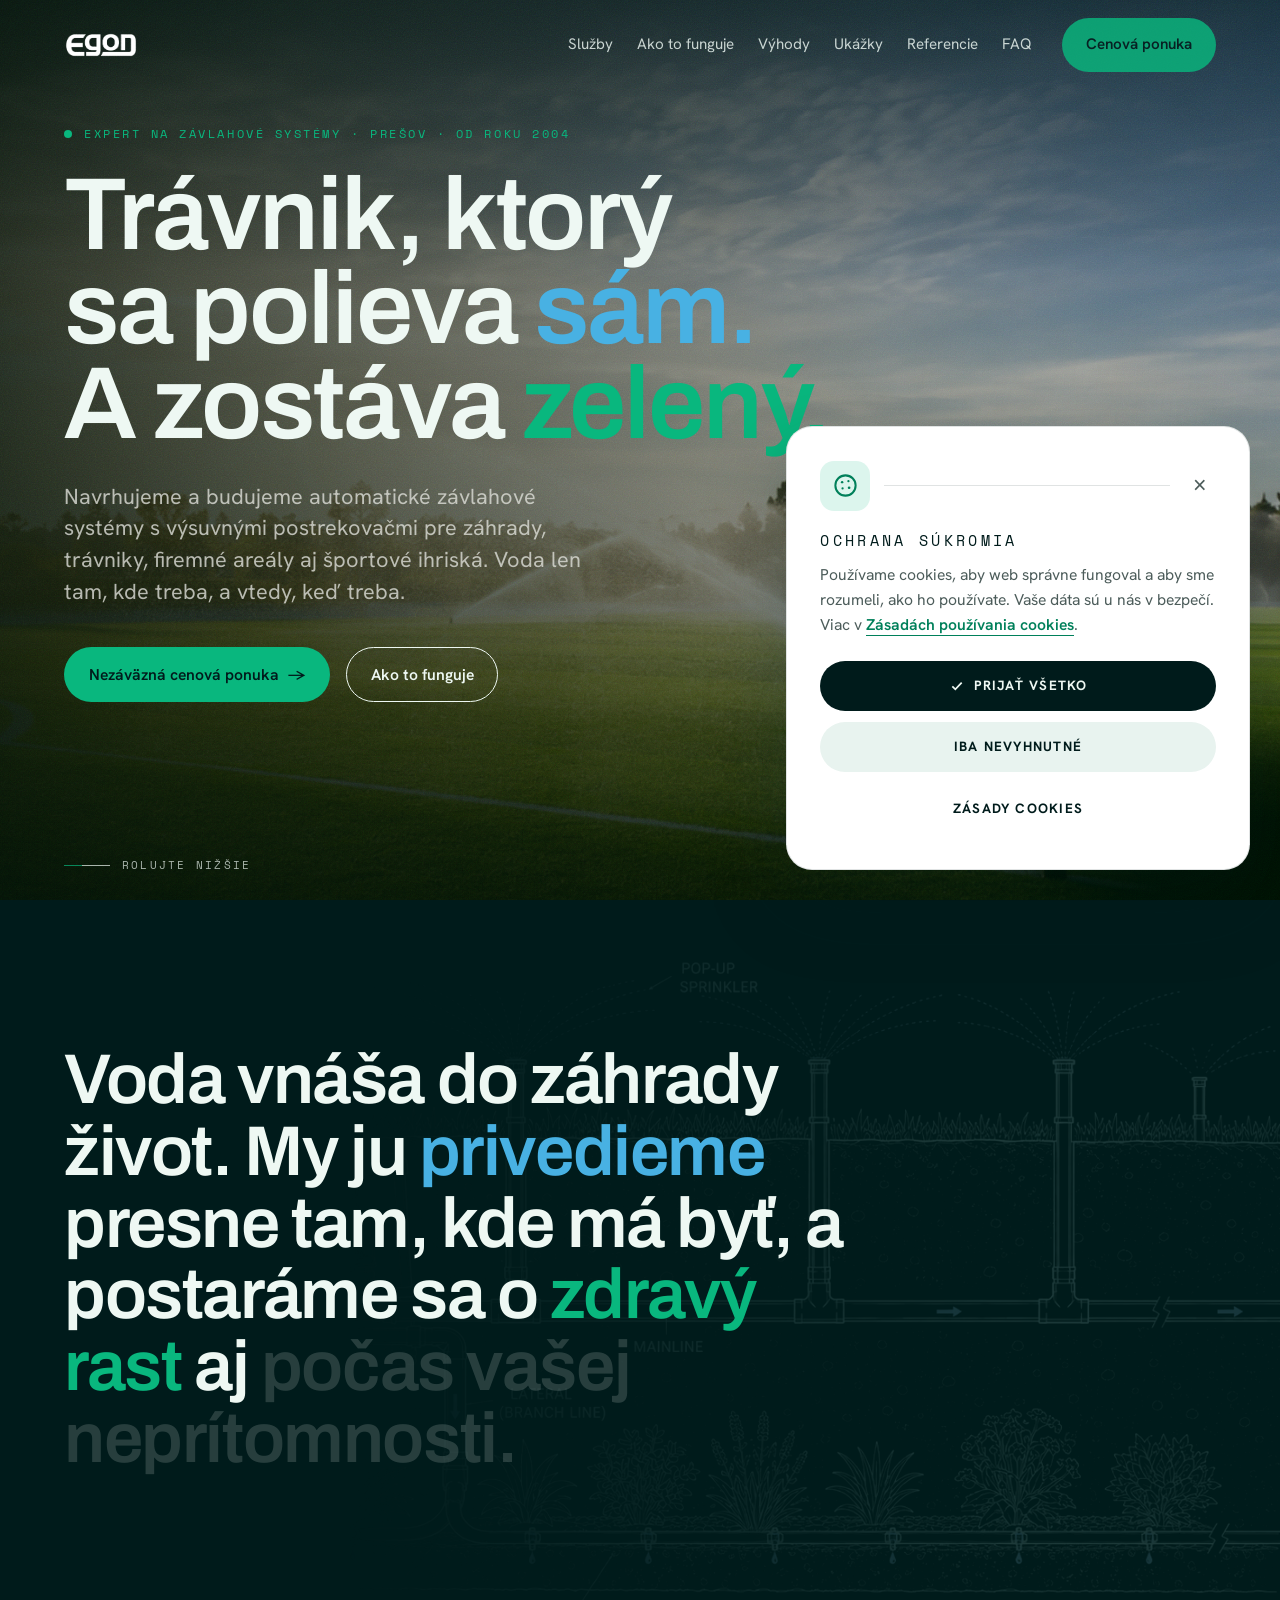
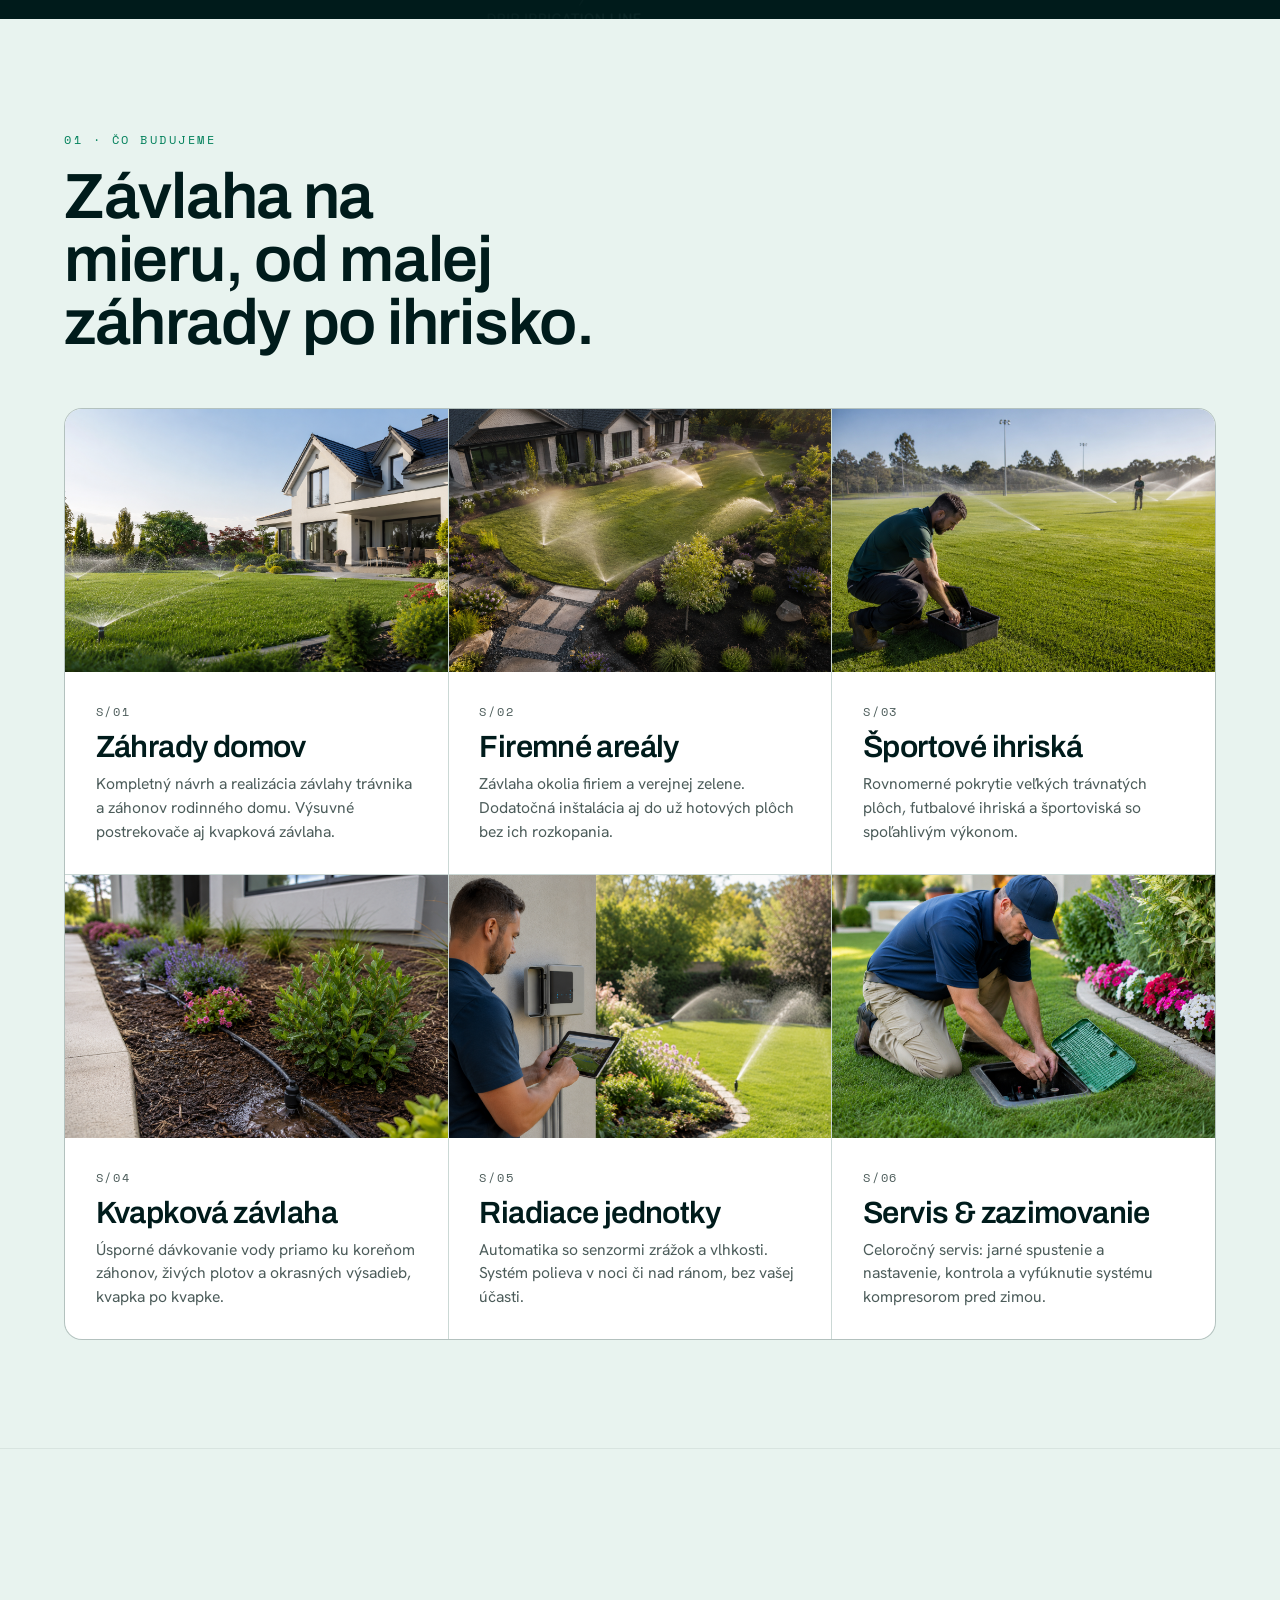
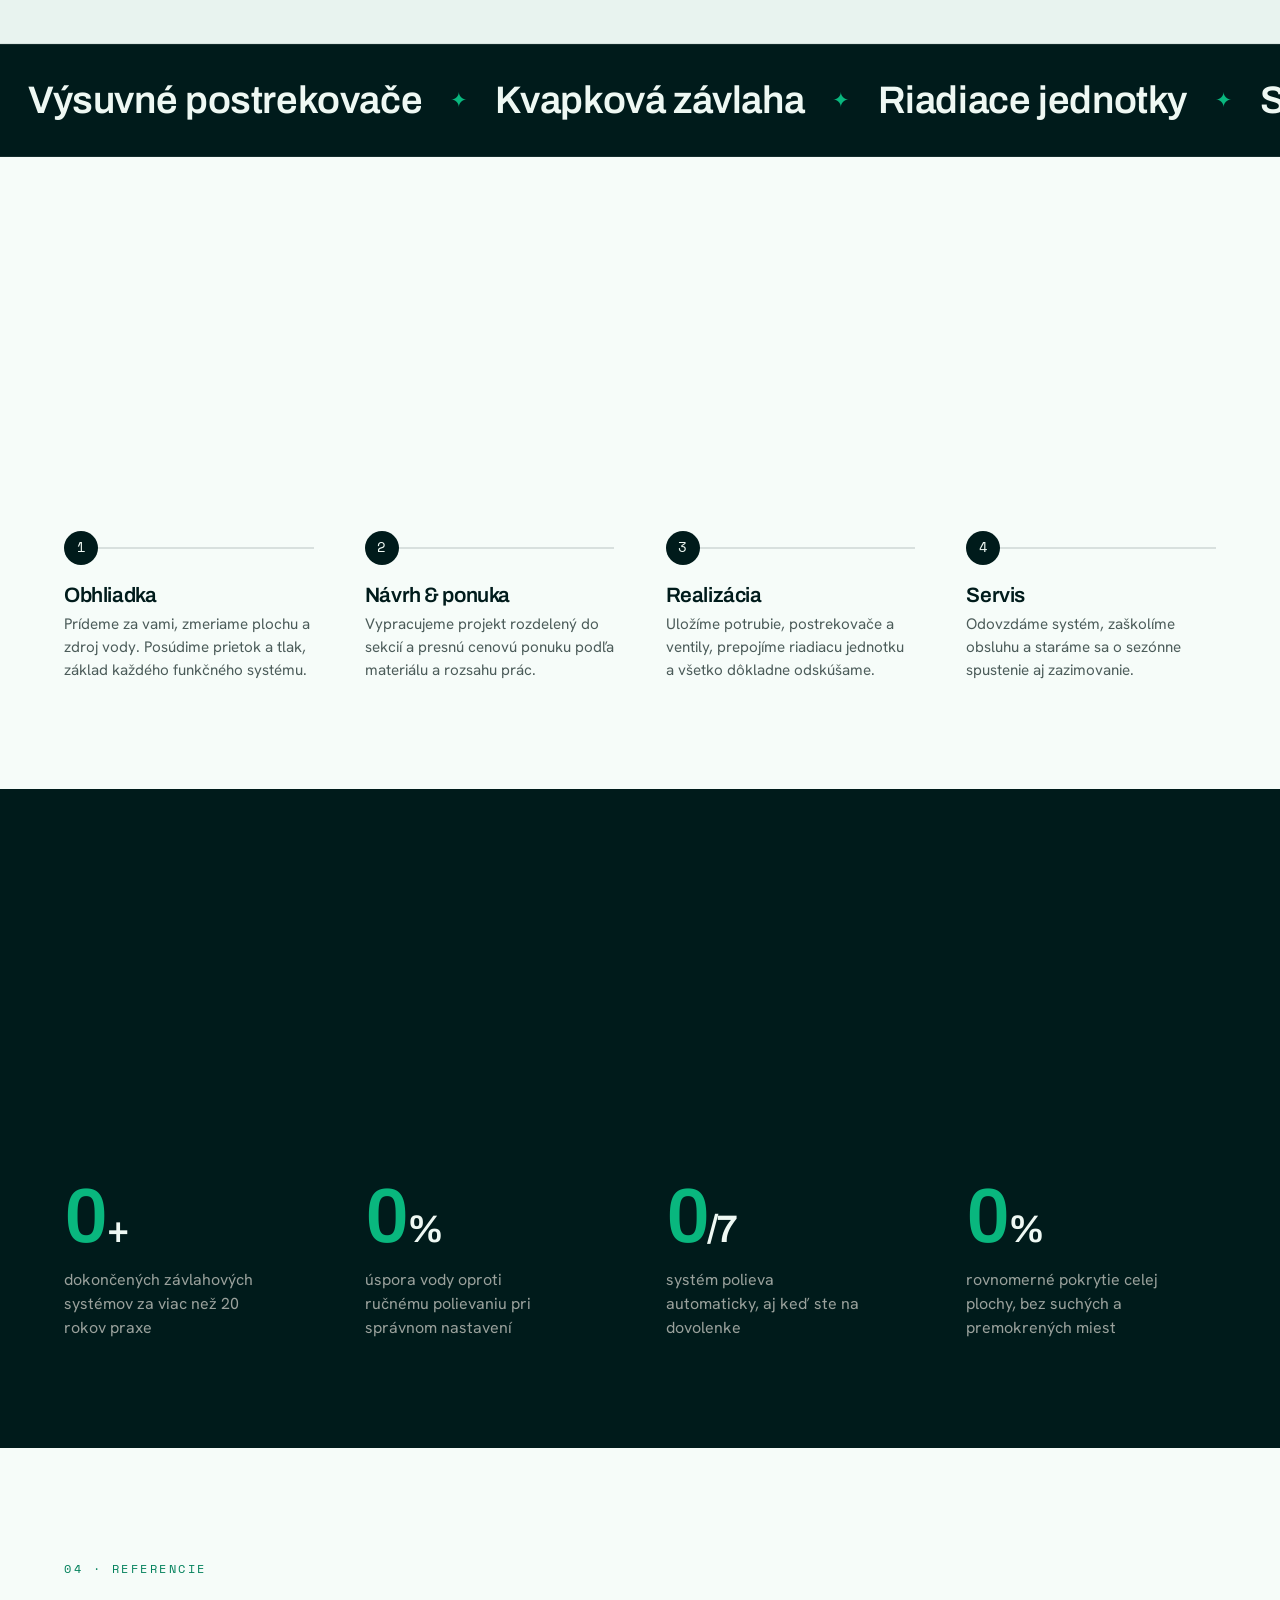
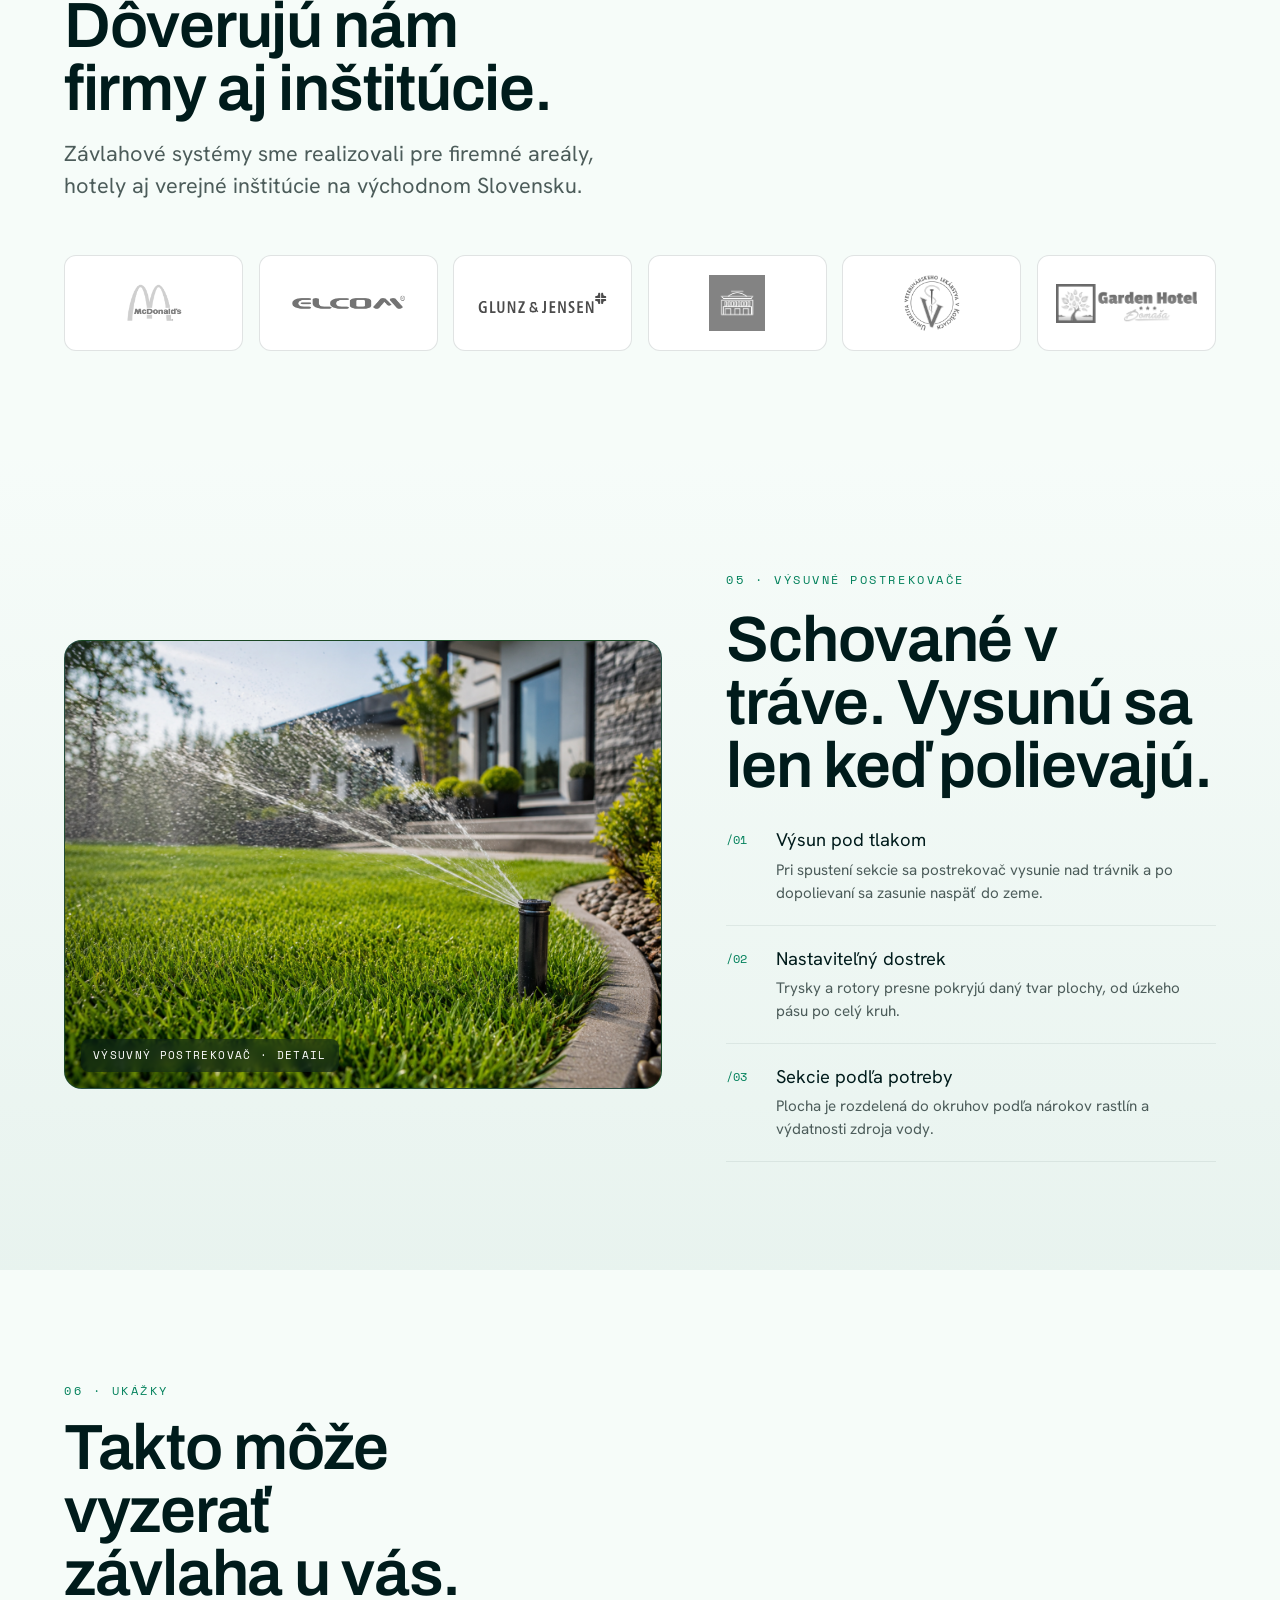
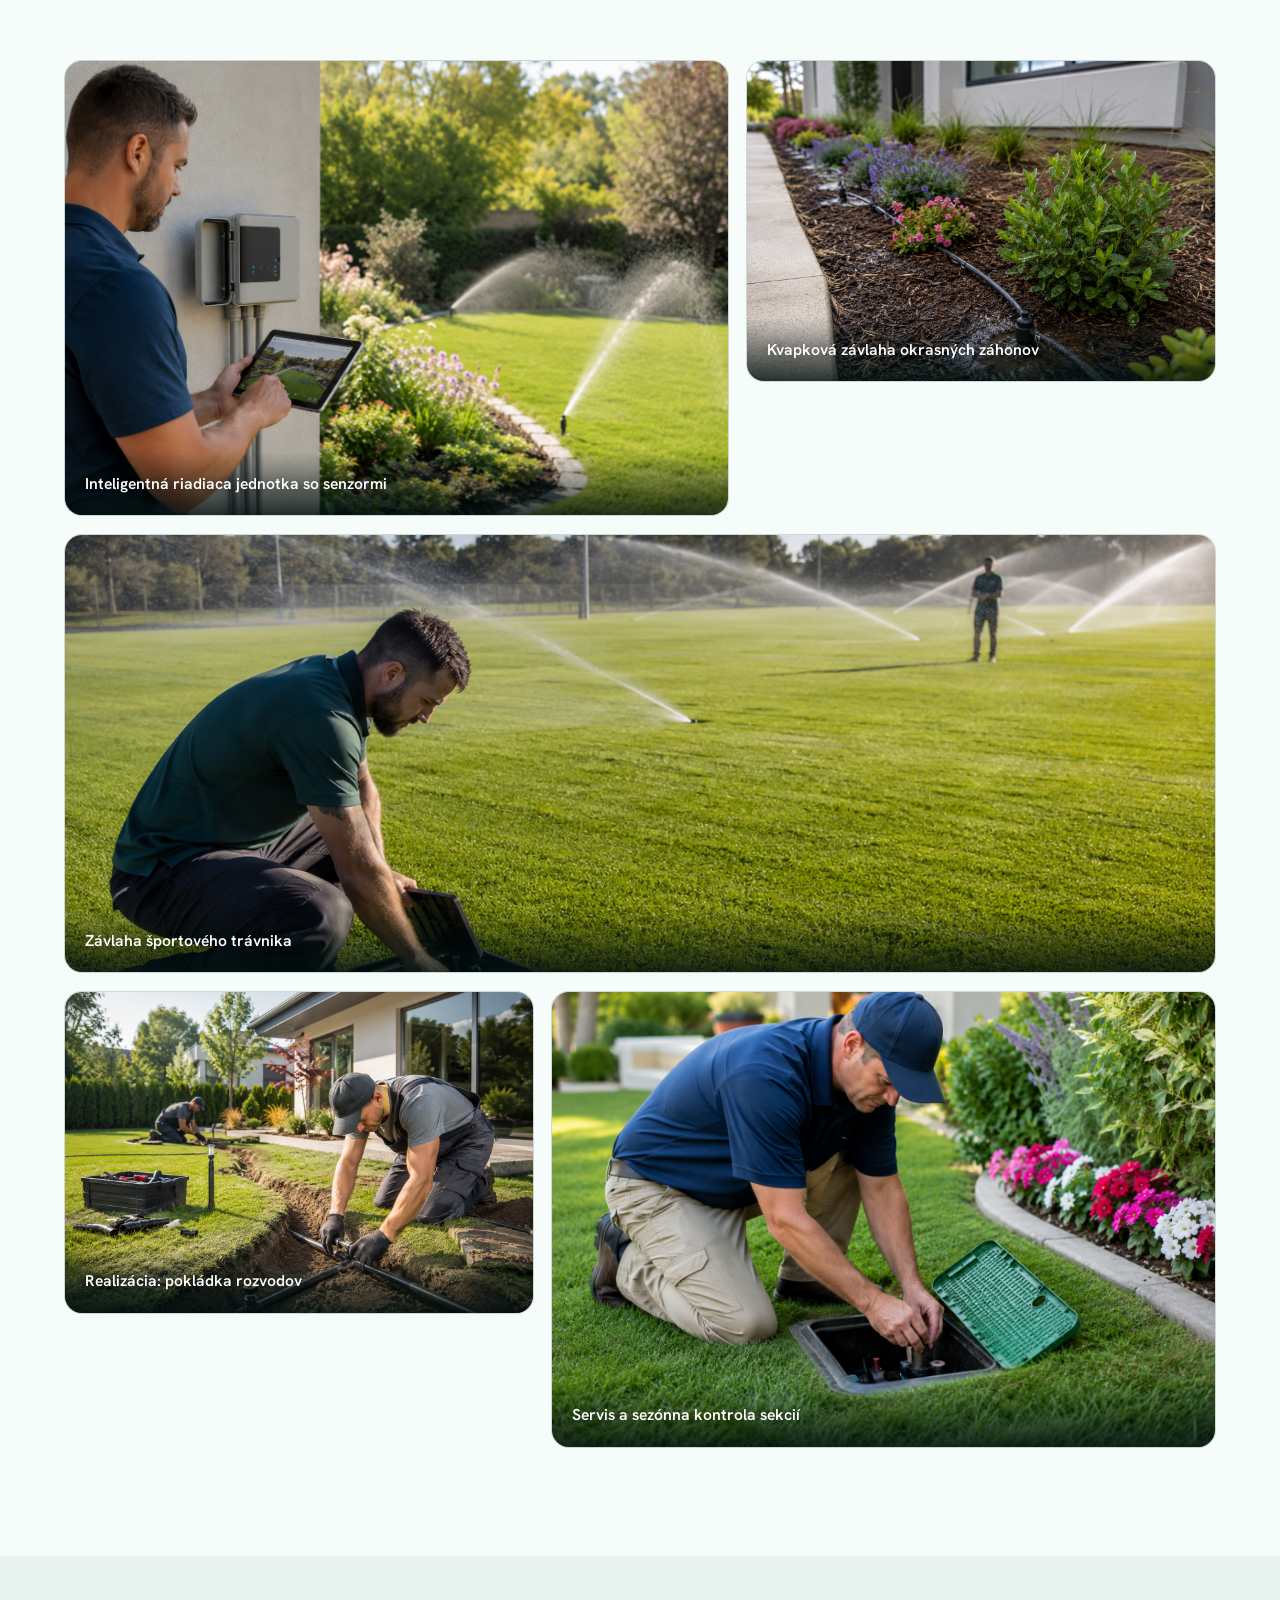
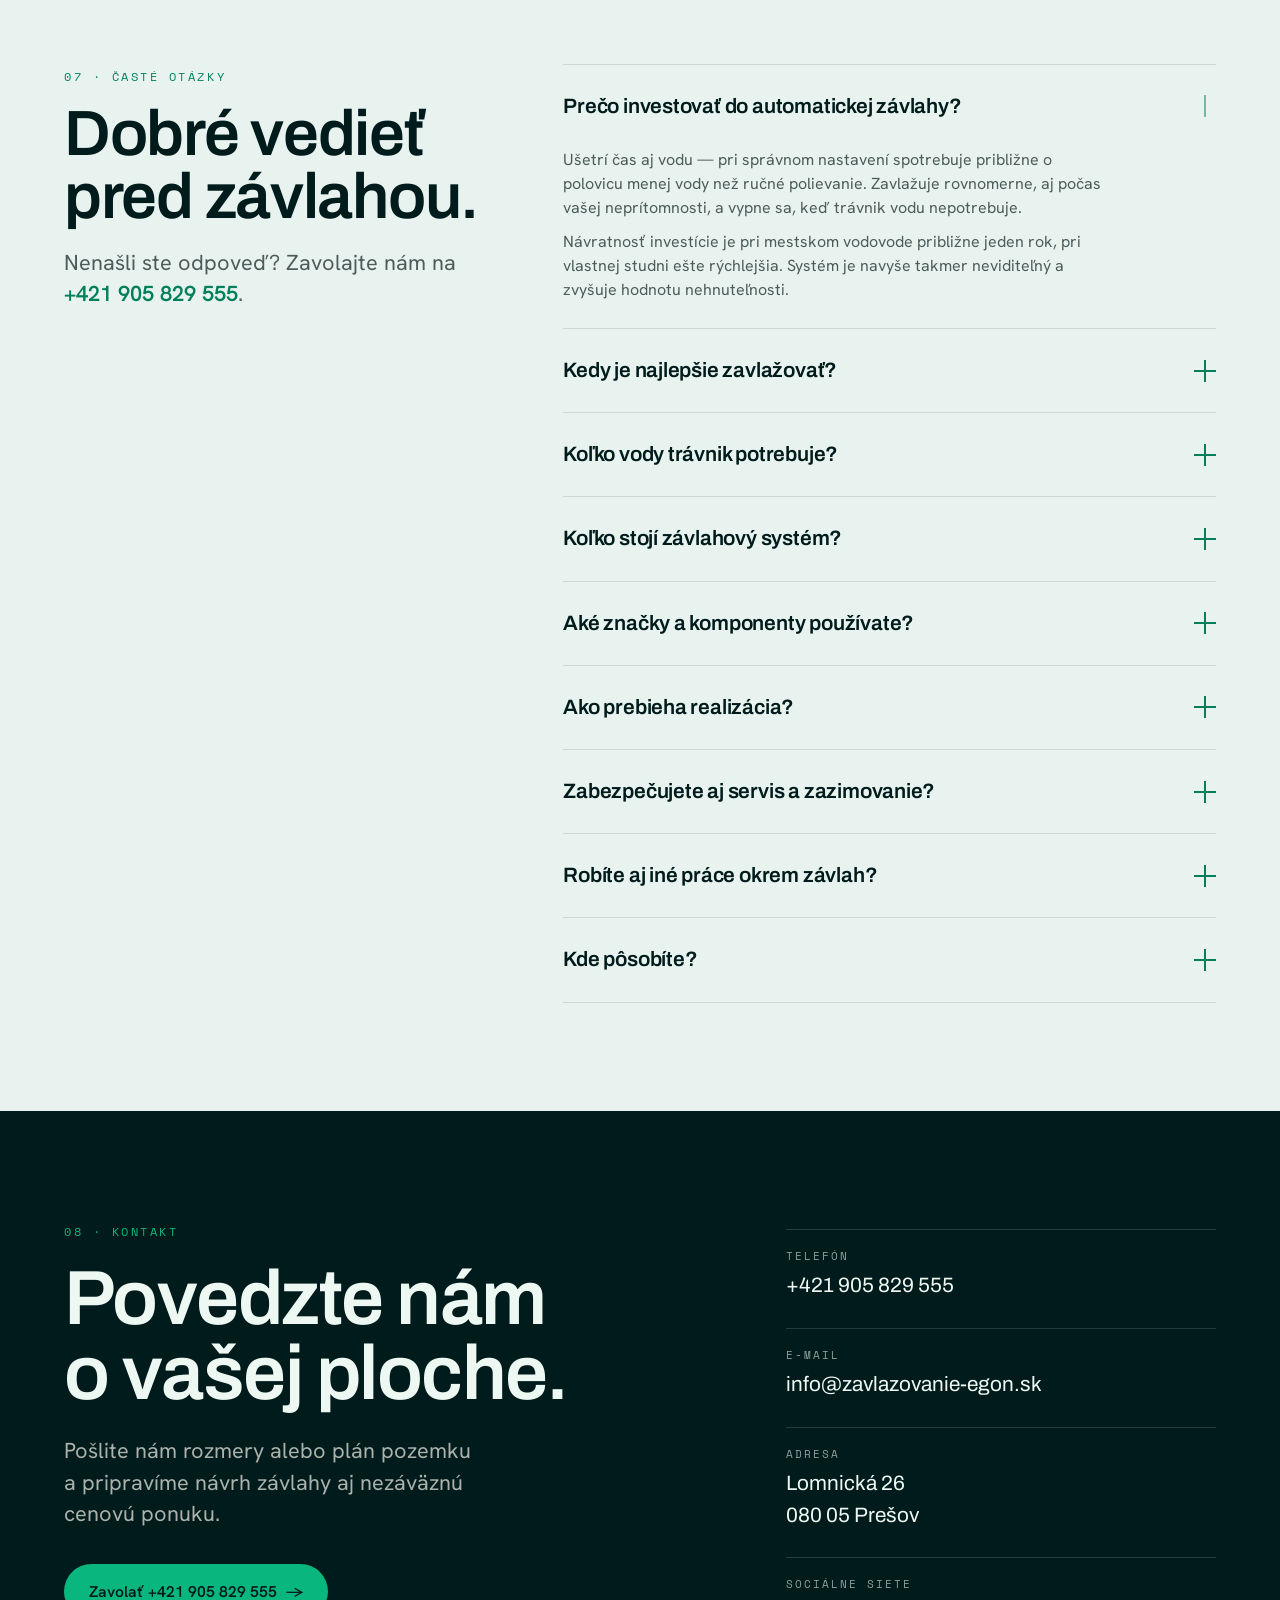
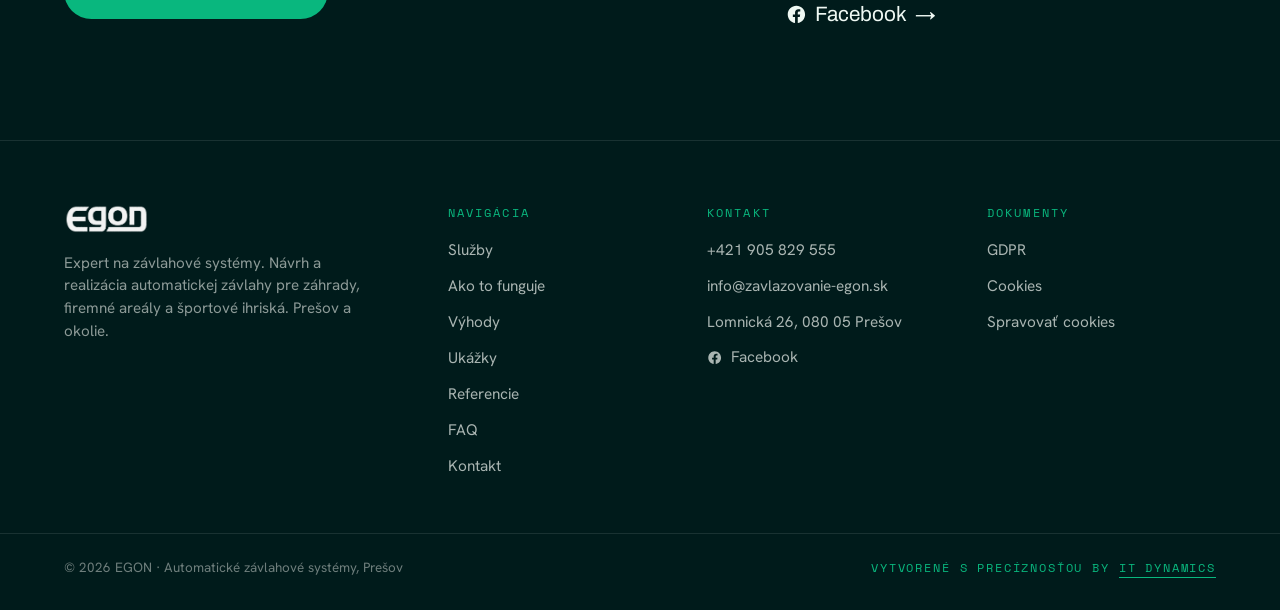
==== commit c20a4146: "EGON web — Nová produkčná verzia" ====
--- a/index.html
+++ b/index.html
@@ -3,6 +3,19 @@
 <head>
 <meta charset="UTF-8" />
 <meta name="viewport" content="width=device-width, initial-scale=1.0" />
+
+<!-- ===== Google Tag Manager ===== -->
+<script>(function(w,d,s,l,i){w[l]=w[l]||[];w[l].push({'gtm.start':
+new Date().getTime(),event:'gtm.js'});var f=d.getElementsByTagName(s)[0],
+j=d.createElement(s),dl=l!='dataLayer'?'&l='+l:'';j.async=true;j.src=
+'https://www.googletagmanager.com/gtm.js?id='+i+dl;f.parentNode.insertBefore(j,f);
+})(window,document,'script','dataLayer','GTM-5WVP5NC');</script>
+<!-- ===== End Google Tag Manager ===== -->
+
+<!-- Favicon -->
+<link rel="icon" type="image/png" sizes="32x32" href="assets/favicon-32.png" />
+<link rel="icon" type="image/png" sizes="512x512" href="assets/favicon-512.png" />
+<link rel="apple-touch-icon" href="assets/favicon-180.png" />
 
 <!-- ===== SEO ===== -->
 <title>Automatické závlahové systémy, zavlažovanie a stavebné práce | EGON Prešov</title>
@@ -86,6 +99,10 @@
 
 <div class="scrollbar"><span class="scrollbar__fill"></span></div>
 
+<!-- Google Tag Manager (noscript) -->
+<noscript><iframe src="https://www.googletagmanager.com/ns.html?id=GTM-5WVP5NC" height="0" width="0" style="display:none;visibility:hidden"></iframe></noscript>
+<!-- End Google Tag Manager (noscript) -->
+
 <!-- ============ NAV ============ -->
 <header class="nav" id="nav">
   <a href="#top" class="nav__logo" aria-label="EGON, domov">
@@ -320,64 +337,11 @@
   </div>
 </section>
 
-<!-- ============ SHOWCASE ============ -->
-<section class="section showcase" data-screen-label="Postrekovače">
-  <div class="wrap">
-    <div class="showcase__grid">
-      <div class="showcase__stage reveal reveal--l">
-        <div class="showcase__photo" style="background-image:url('assets/postrekovac-detail.png')"></div>
-        <span class="showcase__chip">Výsuvný postrekovač · detail</span>
-      </div>
-      <div class="reveal reveal--r d1">
-        <span class="eyebrow" style="color:var(--grass-deep)">04 · Výsuvné postrekovače</span>
-        <h2 class="h2" style="margin:18px 0 30px">Schované v tráve. Vysunú sa len keď polievajú.</h2>
-        <ul class="showcase__list">
-          <li><span class="k">/01</span><div><span class="h3">Výsun pod tlakom</span><p>Pri spustení sekcie sa postrekovač vysunie nad trávnik a po dopolievaní sa zasunie naspäť do zeme.</p></div></li>
-          <li><span class="k">/02</span><div><span class="h3">Nastaviteľný dostrek</span><p>Trysky a rotory presne pokryjú daný tvar plochy, od úzkeho pásu po celý kruh.</p></div></li>
-          <li><span class="k">/03</span><div><span class="h3">Sekcie podľa potreby</span><p>Plocha je rozdelená do okruhov podľa nárokov rastlín a výdatnosti zdroja vody.</p></div></li>
-        </ul>
-      </div>
-    </div>
-  </div>
-</section>
-
-<!-- ============ REALIZÁCIE ============ -->
-<section class="section" id="realizacie" data-screen-label="Realizácie">
-  <div class="wrap">
-    <div class="section__head reveal">
-      <span class="eyebrow">05 · Ukážky</span>
-      <h2 class="h2">Takto môže vyzerať závlaha u vás.</h2>
-    </div>
-    <div class="gallery__grid">
-      <figure class="shot shot--lg reveal">
-        <image-slot id="real-1" shape="rect" fit="cover" src="assets/riadiaca-jednotka.png" placeholder="FOTO: riadiaca jednotka"></image-slot>
-        <figcaption>Inteligentná riadiaca jednotka so senzormi</figcaption>
-      </figure>
-      <figure class="shot shot--sm reveal d1">
-        <image-slot id="real-2" shape="rect" fit="cover" src="assets/kvapkova-zavlaha.png" placeholder="FOTO: kvapková závlaha"></image-slot>
-        <figcaption>Kvapková závlaha okrasných záhonov</figcaption>
-      </figure>
-      <figure class="shot shot--w reveal">
-        <image-slot id="real-3" shape="rect" fit="cover" src="assets/ihrisko-sport.png" placeholder="FOTO: športové ihrisko"></image-slot>
-        <figcaption>Závlaha športového trávnika</figcaption>
-      </figure>
-      <figure class="shot shot--sm reveal">
-        <image-slot id="real-4" shape="rect" fit="cover" src="assets/realizacia-potrubie.png" placeholder="FOTO: realizácia"></image-slot>
-        <figcaption>Realizácia: pokládka rozvodov</figcaption>
-      </figure>
-      <figure class="shot shot--lg reveal d1">
-        <image-slot id="real-5" shape="rect" fit="cover" src="assets/servis-sekcie.png" placeholder="FOTO: servis"></image-slot>
-        <figcaption>Servis a sezónna kontrola sekcií</figcaption>
-      </figure>
-    </div>
-  </div>
-</section>
-
 <!-- ============ REFERENCIE ============ -->
 <section class="section refs" id="referencie" data-screen-label="Referencie">
   <div class="wrap">
     <div class="section__head reveal">
-      <span class="eyebrow">06 · Referencie</span>
+      <span class="eyebrow">04 · Referencie</span>
       <h2 class="h2">Dôverujú nám firmy aj inštitúcie.</h2>
       <p class="lead" style="margin-top:18px; max-width:48ch">Závlahové systémy sme realizovali pre firemné areály, hotely aj verejné inštitúcie na východnom Slovensku.</p>
     </div>
@@ -389,6 +353,59 @@
       <li class="is-square"><img src="assets/refs/uvlf.png" alt="Univerzita veterinárskeho lekárstva v Košiciach" loading="lazy" /></li>
       <li><img src="assets/refs/hotel-domasa.png" alt="Garden Hotel Domaša" loading="lazy" /></li>
     </ul>
+  </div>
+</section>
+
+<!-- ============ SHOWCASE ============ -->
+<section class="section showcase" data-screen-label="Postrekovače">
+  <div class="wrap">
+    <div class="showcase__grid">
+      <div class="showcase__stage reveal reveal--l">
+        <div class="showcase__photo" style="background-image:url('assets/postrekovac-detail.png')"></div>
+        <span class="showcase__chip">Výsuvný postrekovač · detail</span>
+      </div>
+      <div class="reveal reveal--r d1">
+        <span class="eyebrow" style="color:var(--grass-deep)">05 · Výsuvné postrekovače</span>
+        <h2 class="h2" style="margin:18px 0 30px">Schované v tráve. Vysunú sa len keď polievajú.</h2>
+        <ul class="showcase__list">
+          <li><span class="k">/01</span><div><span class="h3">Výsun pod tlakom</span><p>Pri spustení sekcie sa postrekovač vysunie nad trávnik a po dopolievaní sa zasunie naspäť do zeme.</p></div></li>
+          <li><span class="k">/02</span><div><span class="h3">Nastaviteľný dostrek</span><p>Trysky a rotory presne pokryjú daný tvar plochy, od úzkeho pásu po celý kruh.</p></div></li>
+          <li><span class="k">/03</span><div><span class="h3">Sekcie podľa potreby</span><p>Plocha je rozdelená do okruhov podľa nárokov rastlín a výdatnosti zdroja vody.</p></div></li>
+        </ul>
+      </div>
+    </div>
+  </div>
+</section>
+
+<!-- ============ REALIZÁCIE ============ -->
+<section class="section" id="realizacie" data-screen-label="Realizácie">
+  <div class="wrap">
+    <div class="section__head reveal">
+      <span class="eyebrow">06 · Ukážky</span>
+      <h2 class="h2">Takto môže vyzerať závlaha u vás.</h2>
+    </div>
+    <div class="gallery__grid">
+      <figure class="shot shot--lg reveal">
+        <img class="shot__img" src="assets/riadiaca-jednotka.png" alt="Inteligentná riadiaca jednotka so senzormi" loading="lazy" />
+        <figcaption>Inteligentná riadiaca jednotka so senzormi</figcaption>
+      </figure>
+      <figure class="shot shot--sm reveal d1">
+        <img class="shot__img" src="assets/kvapkova-zavlaha.png" alt="Kvapková závlaha okrasných záhonov" loading="lazy" />
+        <figcaption>Kvapková závlaha okrasných záhonov</figcaption>
+      </figure>
+      <figure class="shot shot--w reveal">
+        <img class="shot__img" src="assets/ihrisko-sport.png" alt="Závlaha športového trávnika" loading="lazy" />
+        <figcaption>Závlaha športového trávnika</figcaption>
+      </figure>
+      <figure class="shot shot--sm reveal">
+        <img class="shot__img" src="assets/realizacia-potrubie.png" alt="Realizácia: pokládka rozvodov" loading="lazy" />
+        <figcaption>Realizácia: pokládka rozvodov</figcaption>
+      </figure>
+      <figure class="shot shot--lg reveal d1">
+        <img class="shot__img" src="assets/servis-sekcie.png" alt="Servis a sezónna kontrola sekcií" loading="lazy" />
+        <figcaption>Servis a sezónna kontrola sekcií</figcaption>
+      </figure>
+    </div>
   </div>
 </section>
 
@@ -538,7 +555,6 @@
   </div>
 </div>
 
-<script src="image-slot.js"></script>
 <script src="script.js"></script>
 </body>
 </html>
--- a/styles.css
+++ b/styles.css
@@ -350,11 +350,10 @@
   display:flex; align-items:flex-end; justify-content:space-between; padding:16px; }
 .ph__tag { font-family: var(--ff-mono); font-size:0.7rem; color: var(--muted); background: var(--paper); padding:6px 10px; border-radius:6px; border:1px solid var(--line); }
 .shot__zoom { transition: transform 1.1s var(--ease); }
-.shot image-slot { display: block; width: 100%; height: 100%; }
+.shot__img { display: block; width: 100%; height: 100%; object-fit: cover; }
 .shot figcaption { position: absolute; left: 0; right: 0; bottom: 0; z-index: 3; padding: 20px;
   color: #fff; font-weight: 600; font-size: 0.98rem; pointer-events: none;
   background: linear-gradient(transparent, oklch(0.15 0.03 195 / 0.8)); text-shadow: 0 1px 8px oklch(0 0 0 / 0.3); }
-.gallery__grid image-slot { --slot-bg: var(--bg-2); }
 
 /* ---------- CTA / Kontakt ---------- */
 .contact { background: var(--ink); color: var(--on-ink); position: relative; overflow: hidden; }
@@ -389,6 +388,9 @@
 .footer__credit { font-family: var(--ff-mono); font-size: 0.72rem; letter-spacing: 0.16em; text-transform: uppercase; color: var(--grass); }
 .footer__credit a { color: inherit; text-decoration: none; border-bottom: 1px solid transparent; transition: border-color .25s, color .25s; }
 .footer__credit a:hover { color: var(--on-ink); border-color: currentColor; }
+@media (max-width: 600px) {
+  .footer__bottom { flex-direction: column; justify-content: center; text-align: center; gap: 10px; }
+}
 .footer__credit a { color: inherit; text-decoration: none; border-bottom: 1px solid currentColor; padding-bottom: 1px; transition: opacity .25s; }
 .footer__credit a:hover { opacity: 0.7; }
 
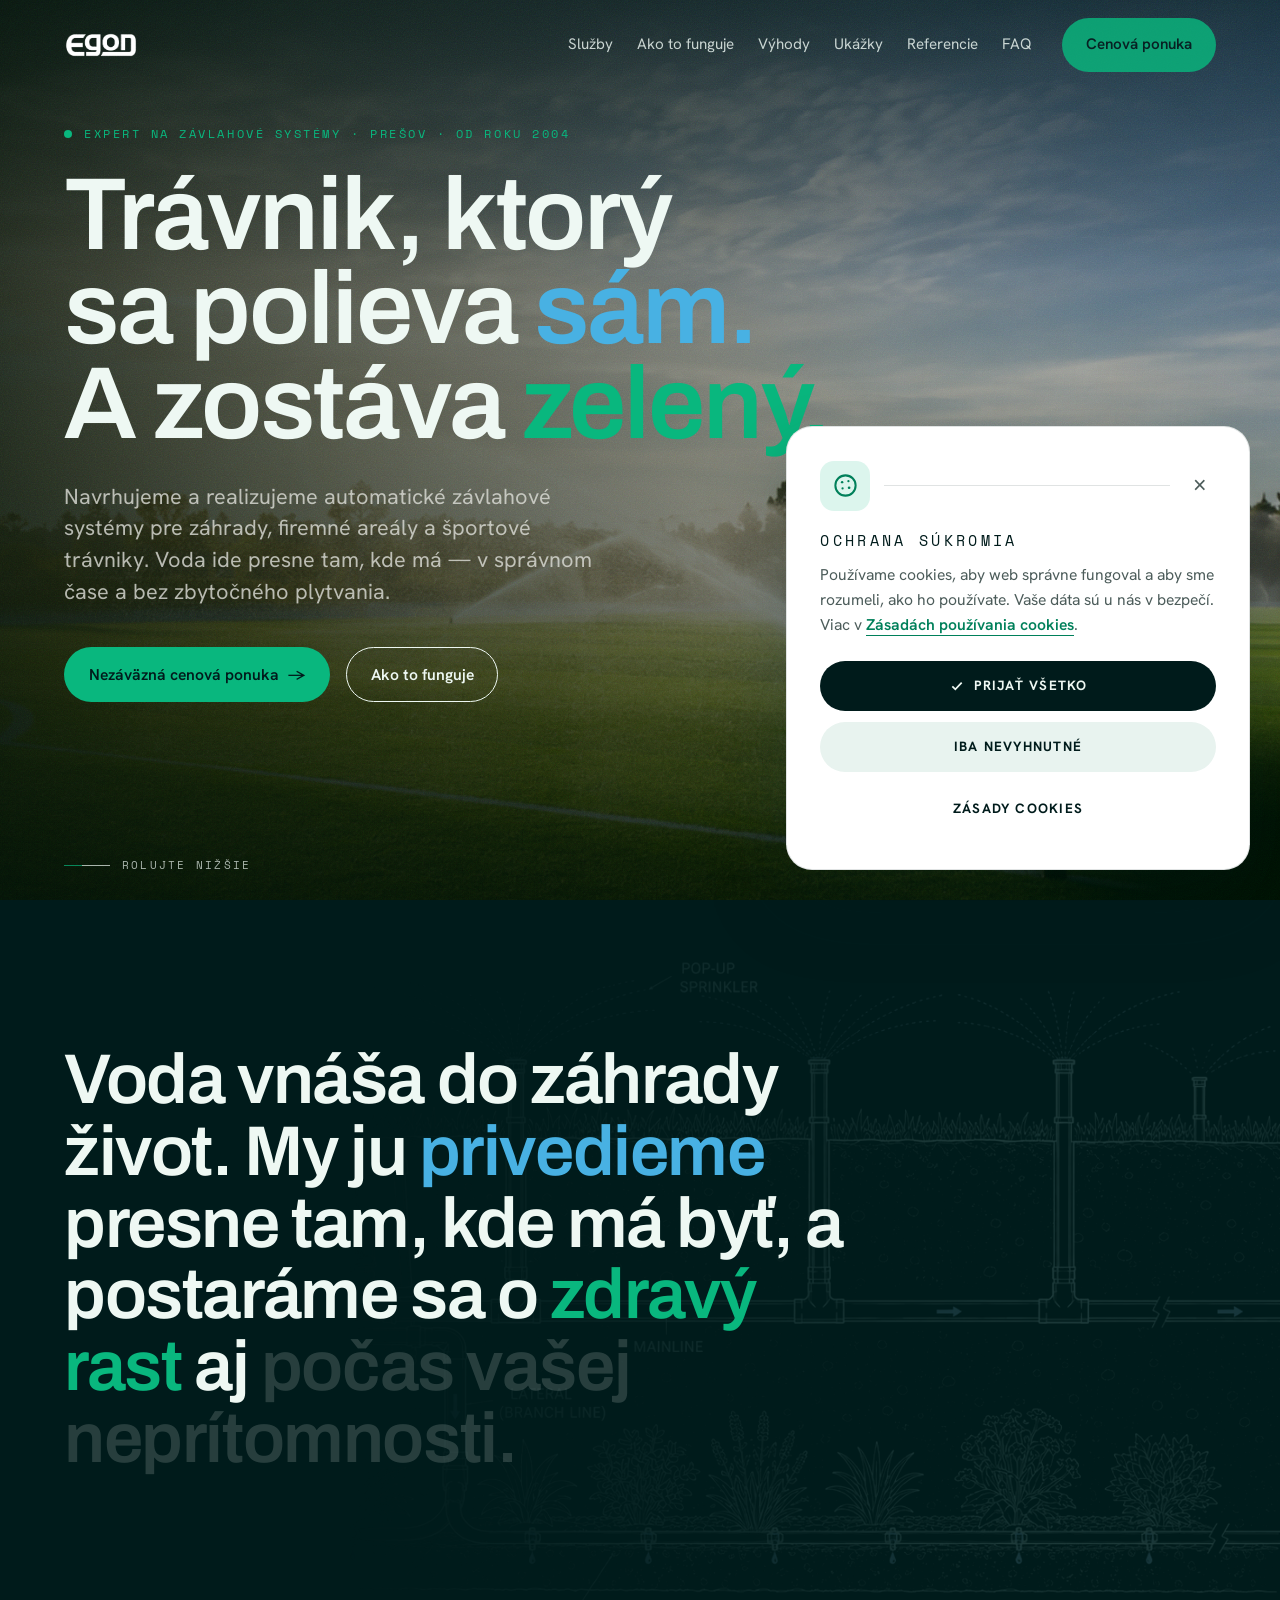
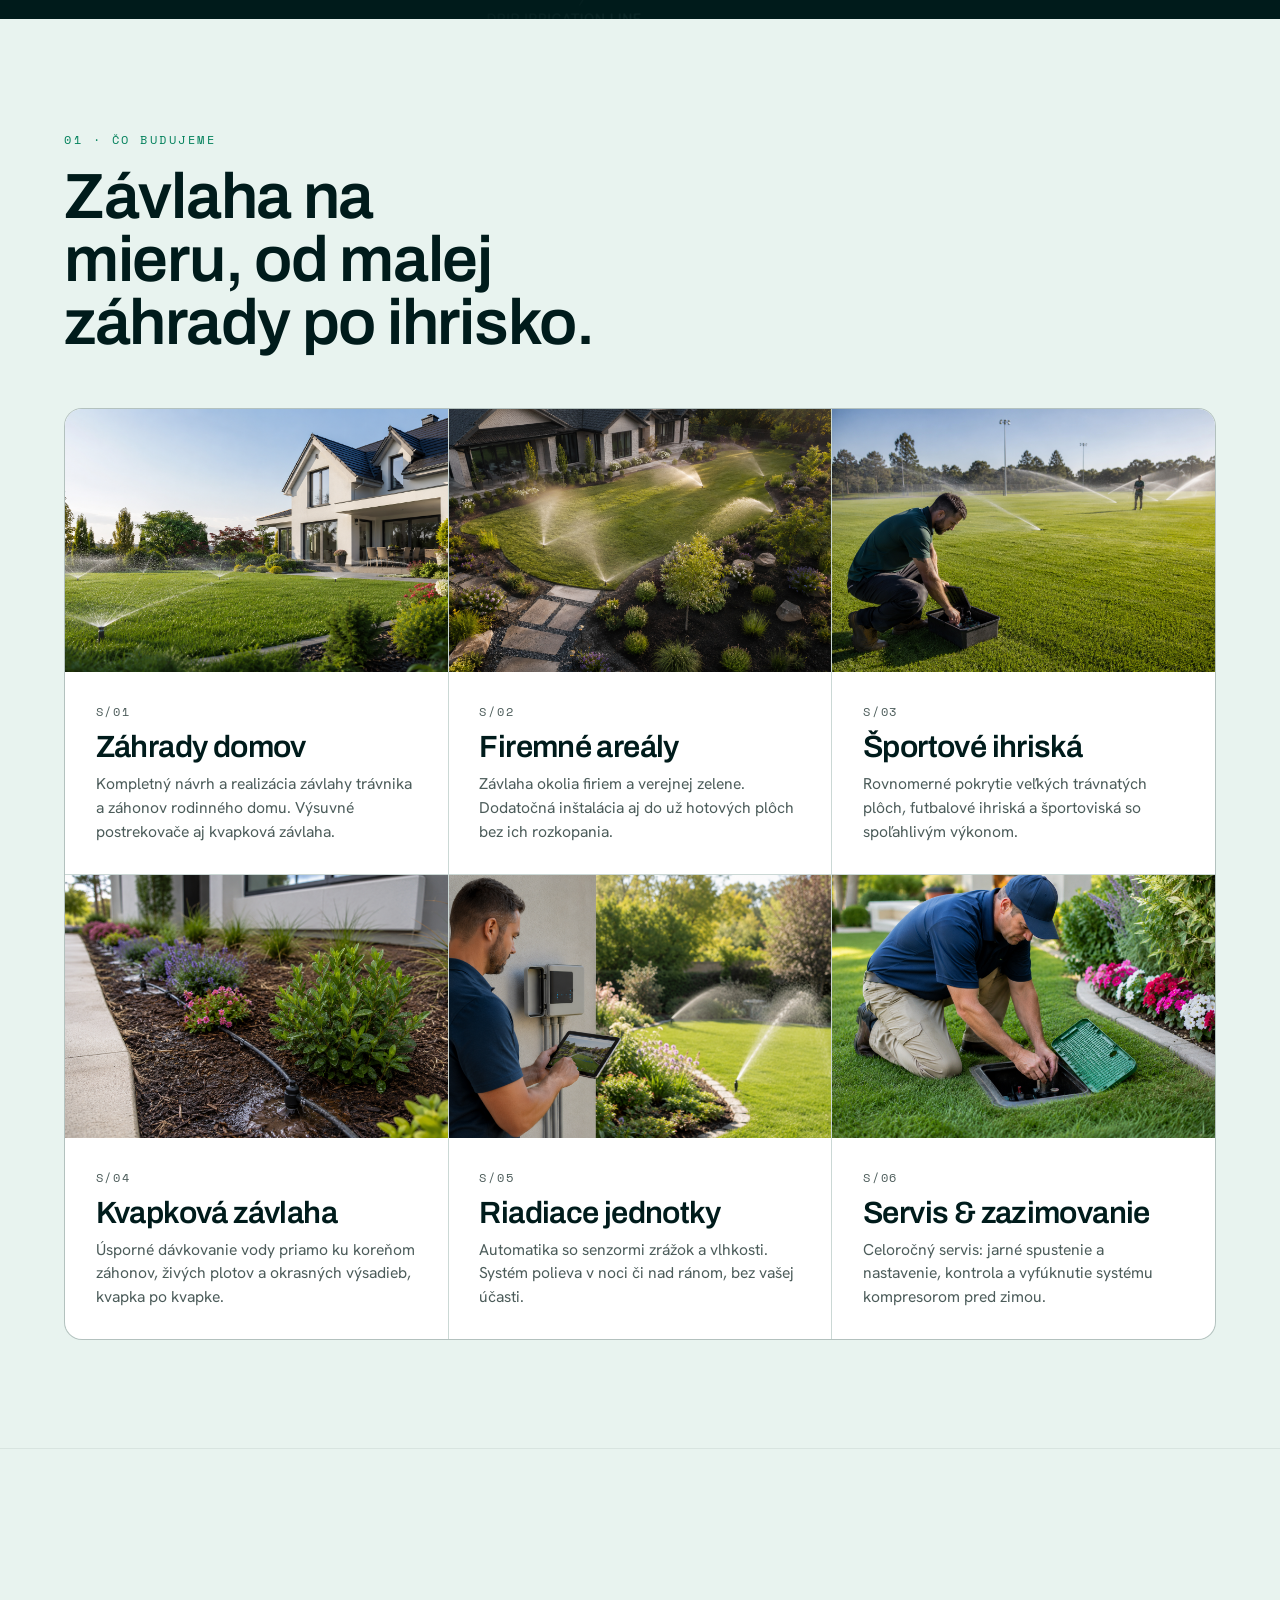
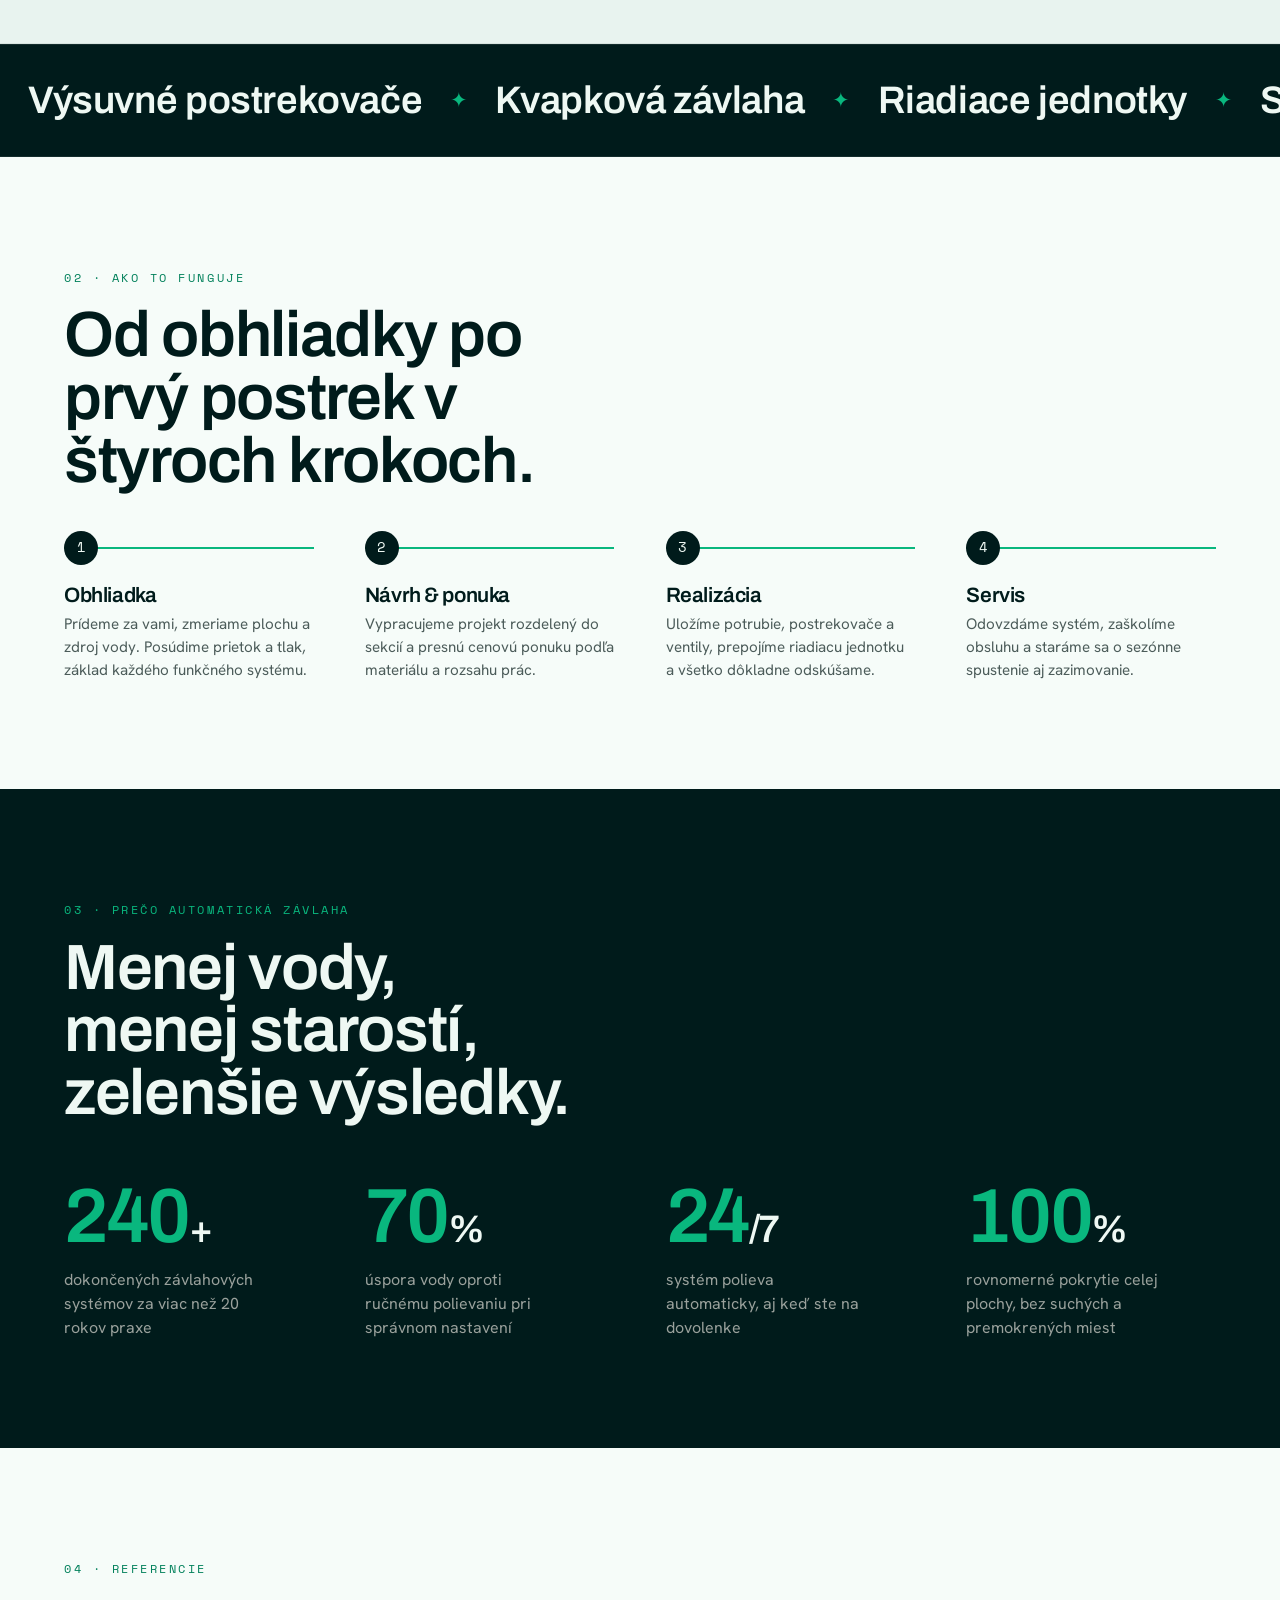
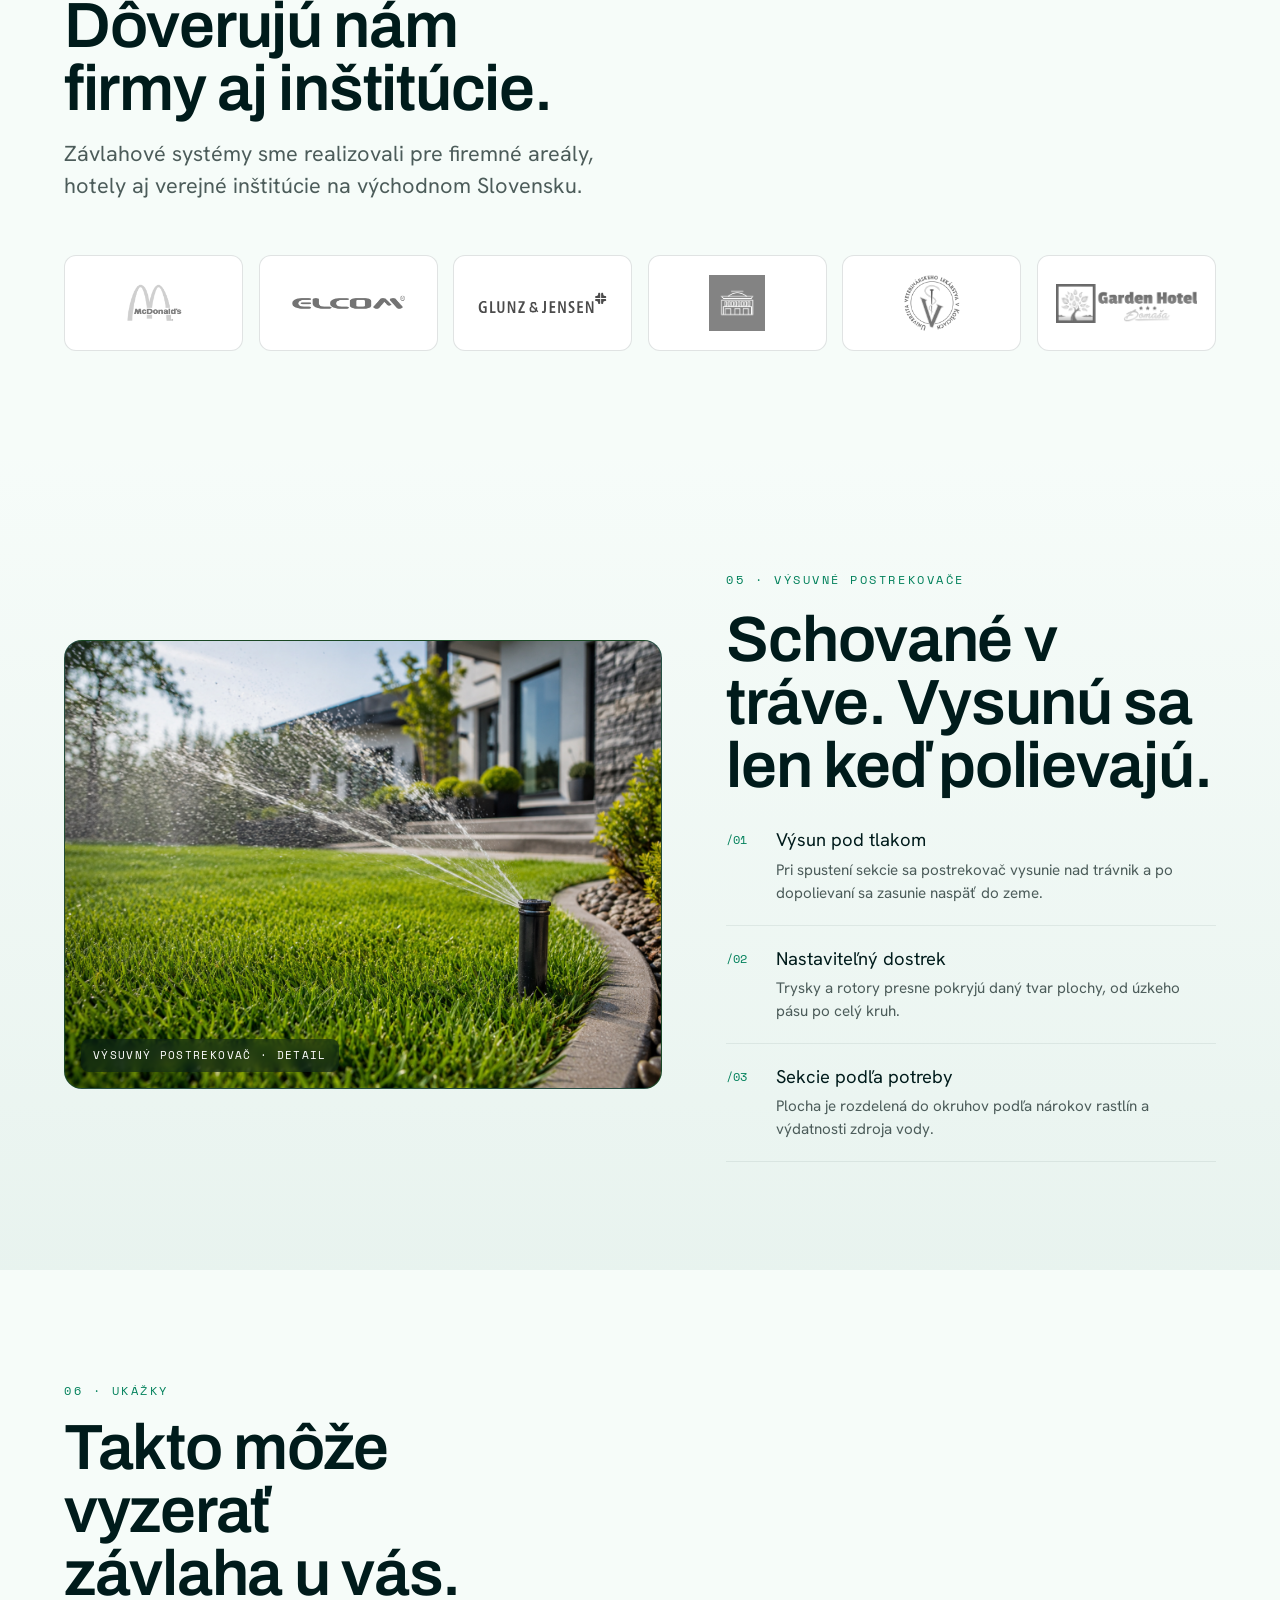
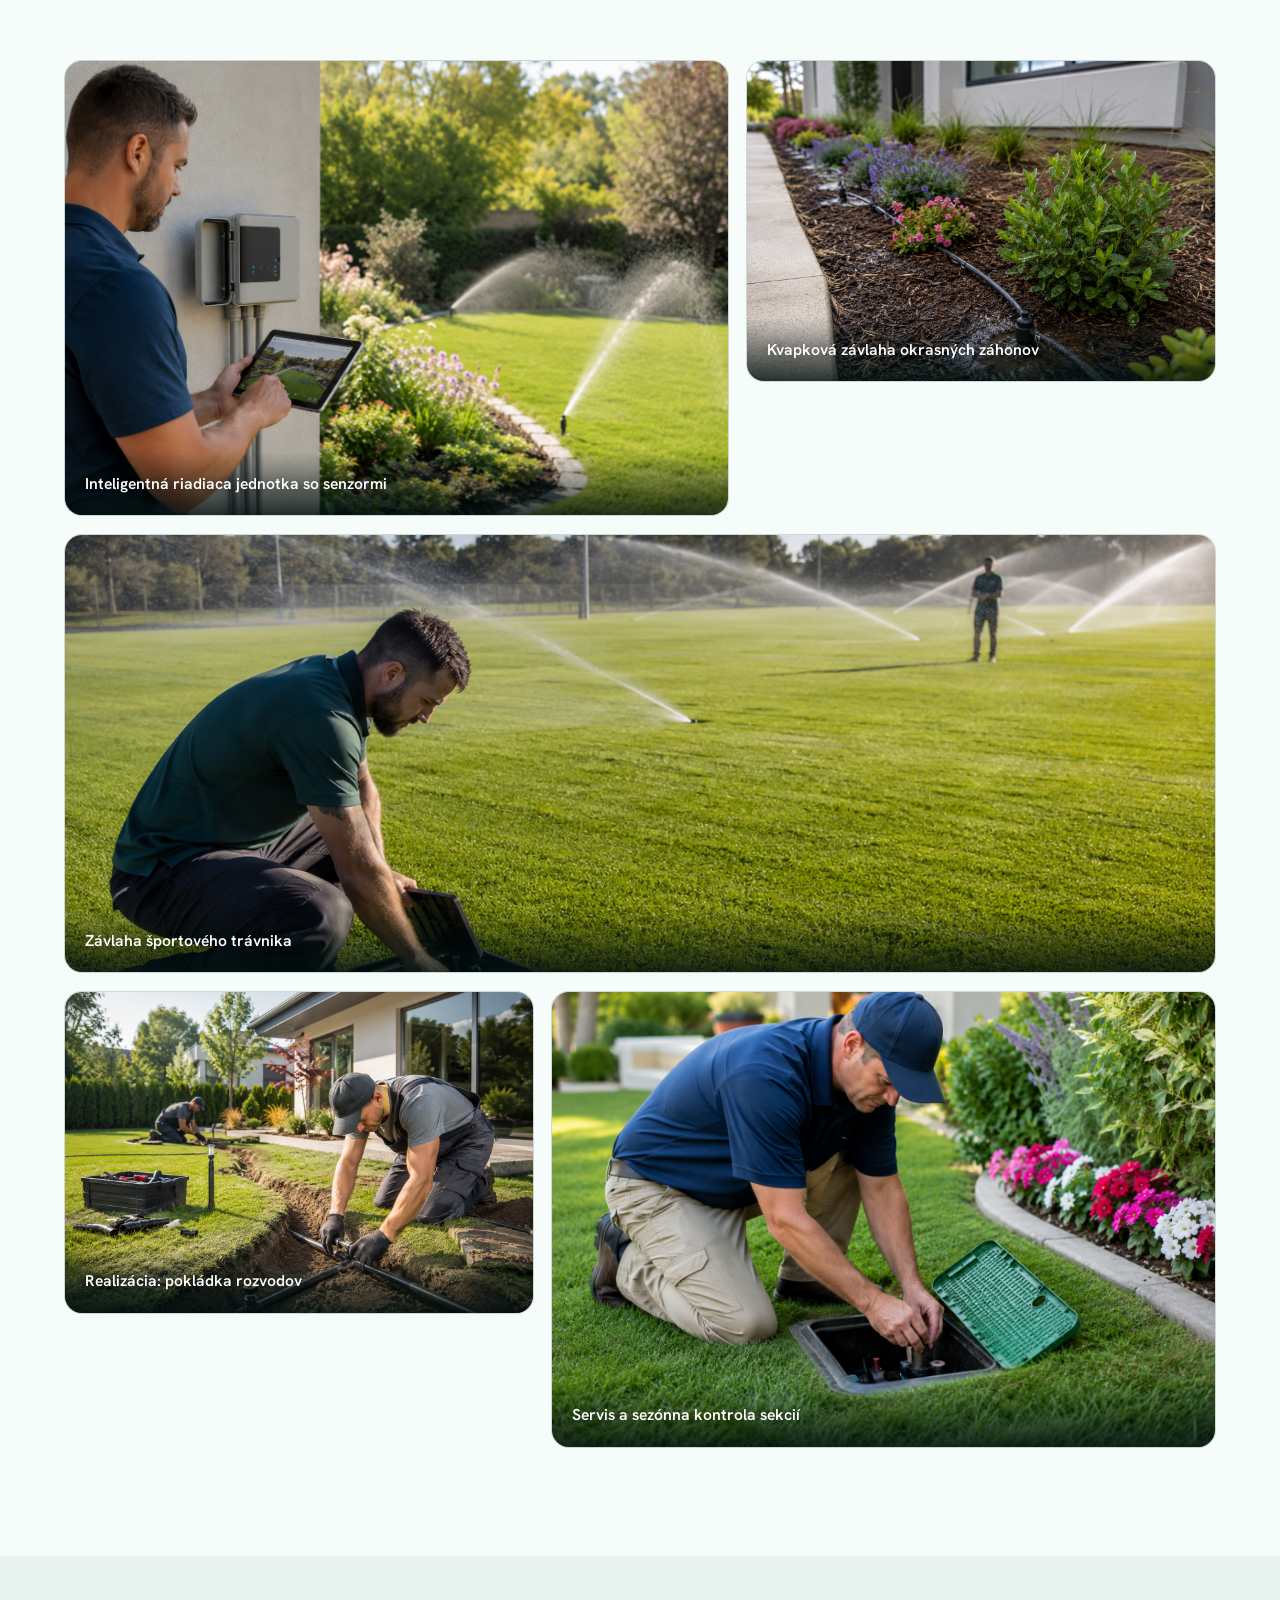
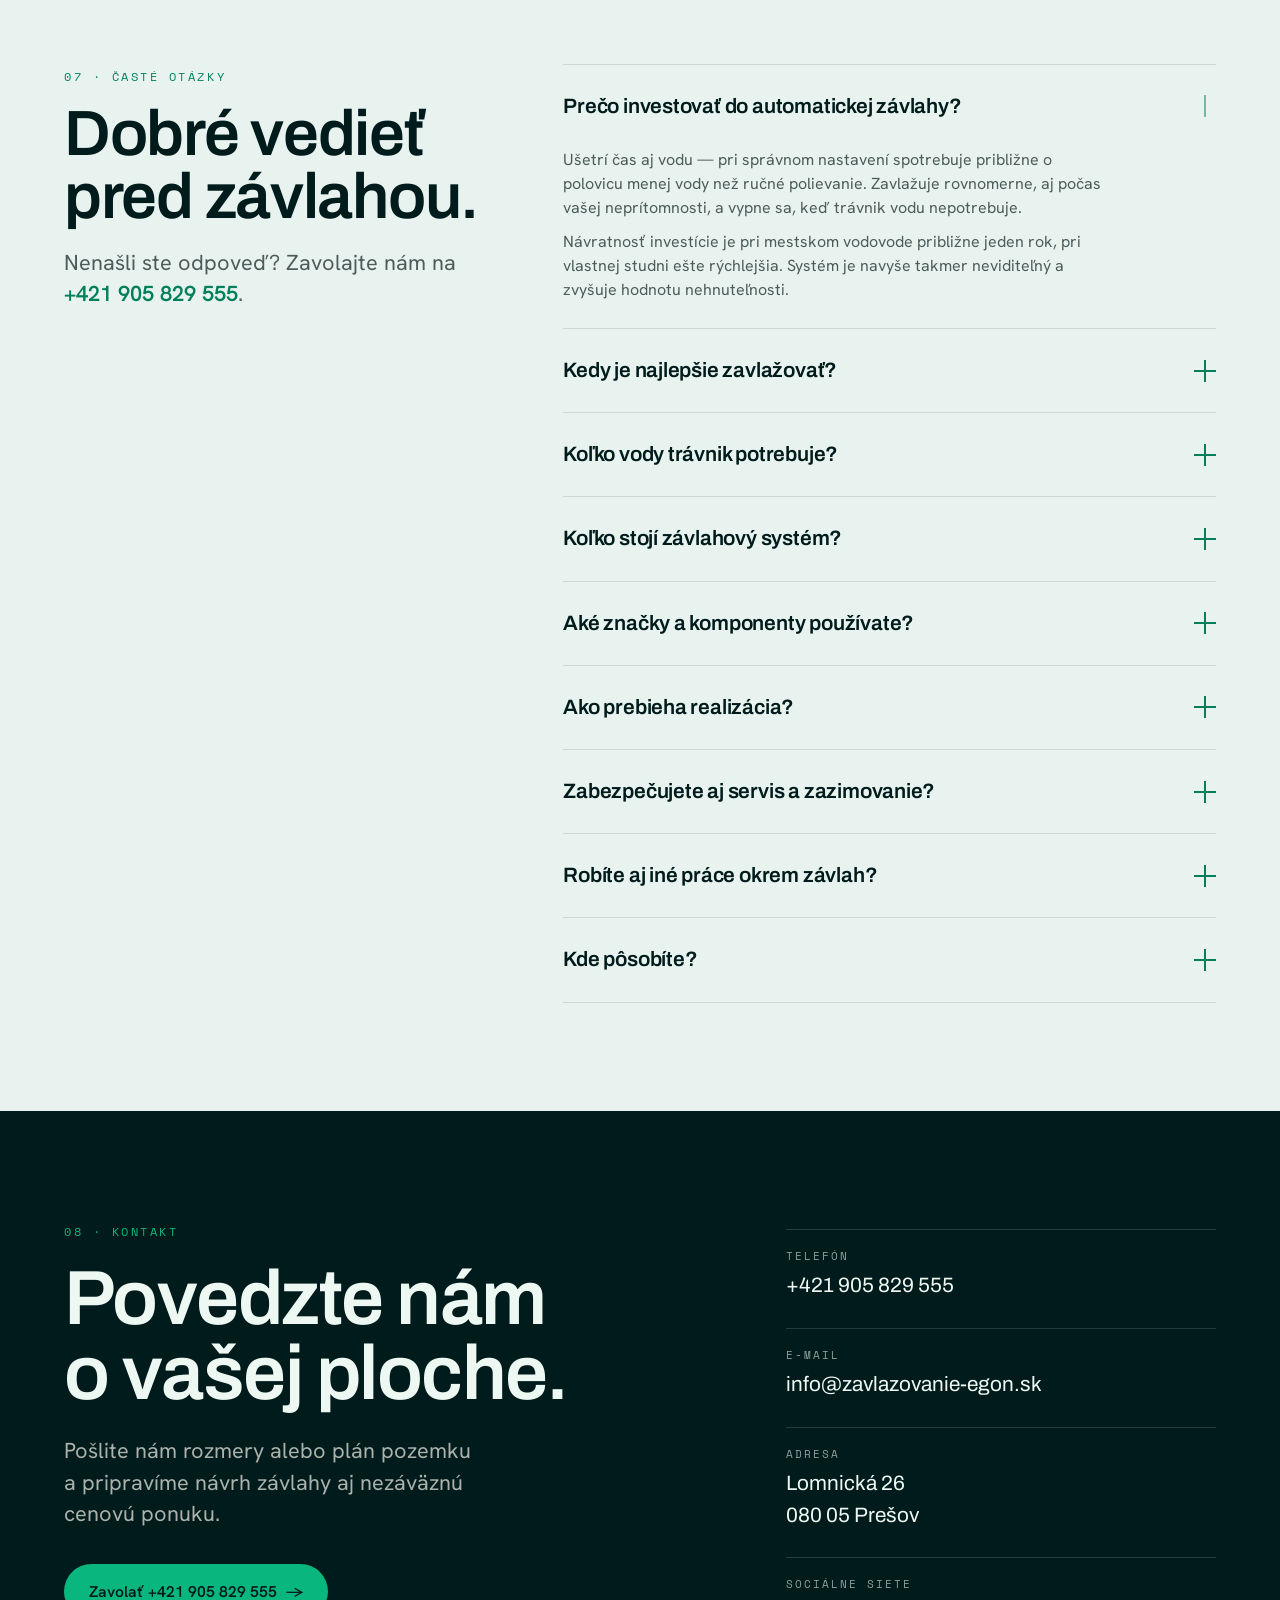
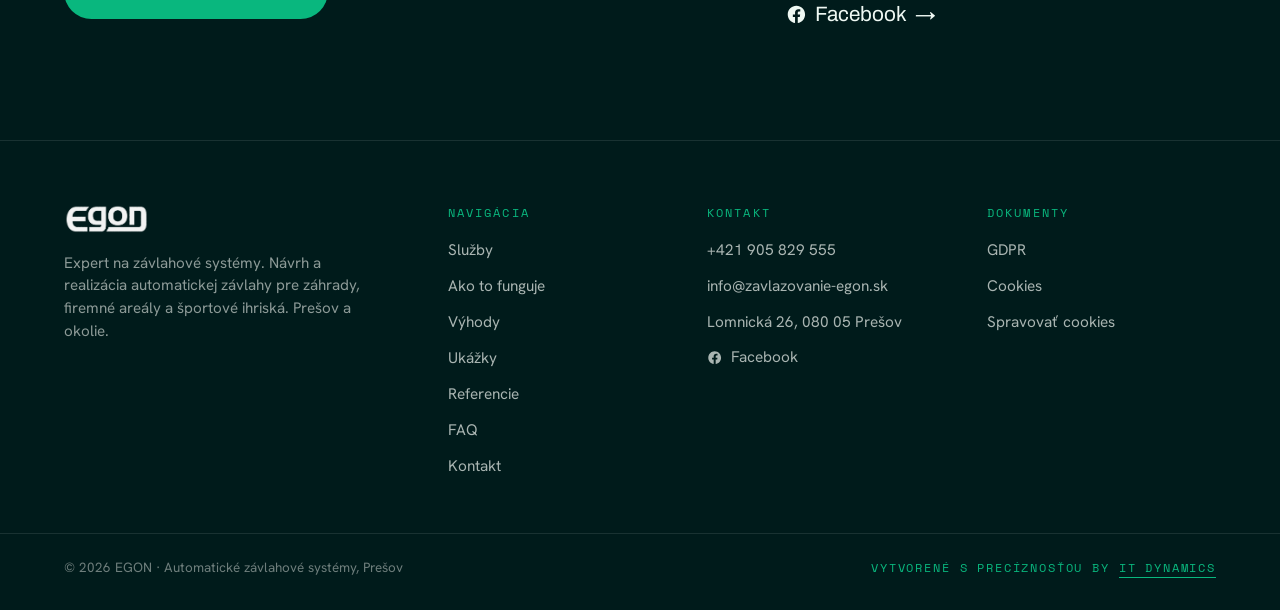
==== commit a601ef69: "EGON web — Nová produkčná verzia" ====
--- a/index.html
+++ b/index.html
@@ -3,6 +3,19 @@
 <head>
 <meta charset="UTF-8" />
 <meta name="viewport" content="width=device-width, initial-scale=1.0" />
+
+<!-- ===== Google Consent Mode v2 (default — pred GTM) ===== -->
+<script>
+window.dataLayer = window.dataLayer || [];
+function gtag(){dataLayer.push(arguments);}
+gtag('consent', 'default', {
+  'ad_storage': 'denied',
+  'ad_user_data': 'denied',
+  'ad_personalization': 'denied',
+  'analytics_storage': 'denied',
+  'wait_for_update': 500
+});
+</script>
 
 <!-- ===== Google Tag Manager ===== -->
 <script>(function(w,d,s,l,i){w[l]=w[l]||[];w[l].push({'gtm.start':
@@ -147,7 +160,7 @@
       Trávnik, ktorý sa polieva <span class="water-word">sám.</span><br />
       A zostáva <span class="grass-word">zelený.</span>
     </h1>
-    <p class="hero__sub lead">Navrhujeme a budujeme automatické závlahové systémy s výsuvnými postrekovačmi pre záhrady, trávniky, firemné areály aj športové ihriská. Voda len tam, kde treba, a vtedy, keď treba.</p>
+    <p class="hero__sub lead">Navrhujeme a realizujeme automatické závlahové systémy pre záhrady, firemné areály a športové trávniky. Voda ide presne tam, kde má — v správnom čase a bez zbytočného plytvania.</p>
     <div class="hero__actions">
       <a href="#kontakt" class="btn btn--grass">Nezáväzná cenová ponuka <span class="arrow">→</span></a>
       <a href="#proces" class="btn btn--ghost">Ako to funguje</a>
--- a/styles.css
+++ b/styles.css
@@ -389,7 +389,8 @@
 .footer__credit a { color: inherit; text-decoration: none; border-bottom: 1px solid transparent; transition: border-color .25s, color .25s; }
 .footer__credit a:hover { color: var(--on-ink); border-color: currentColor; }
 @media (max-width: 600px) {
-  .footer__bottom { flex-direction: column; justify-content: center; text-align: center; gap: 10px; }
+  .footer__bottom { flex-direction: column; align-items: center; justify-content: center; text-align: center; gap: 10px; }
+  .footer__bottom > span { width: 100%; text-align: center; }
 }
 .footer__credit a { color: inherit; text-decoration: none; border-bottom: 1px solid currentColor; padding-bottom: 1px; transition: opacity .25s; }
 .footer__credit a:hover { opacity: 0.7; }
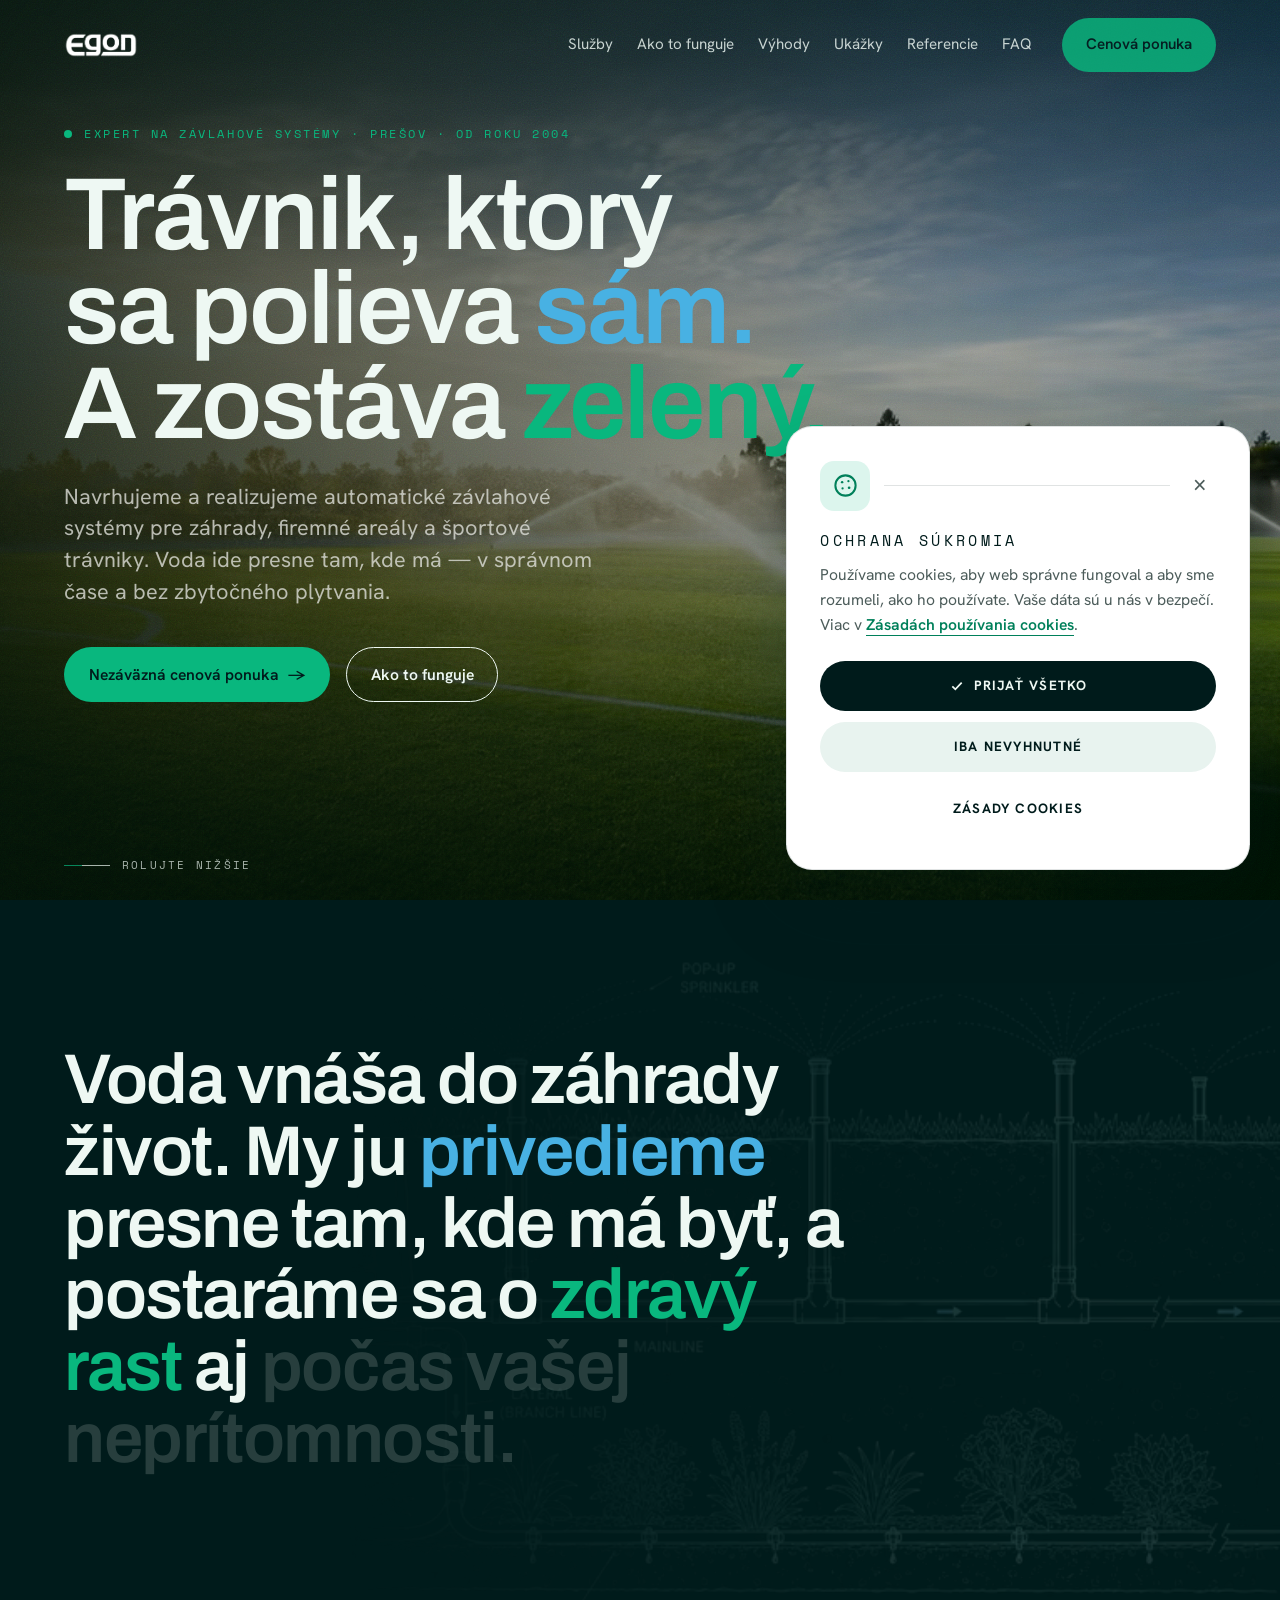
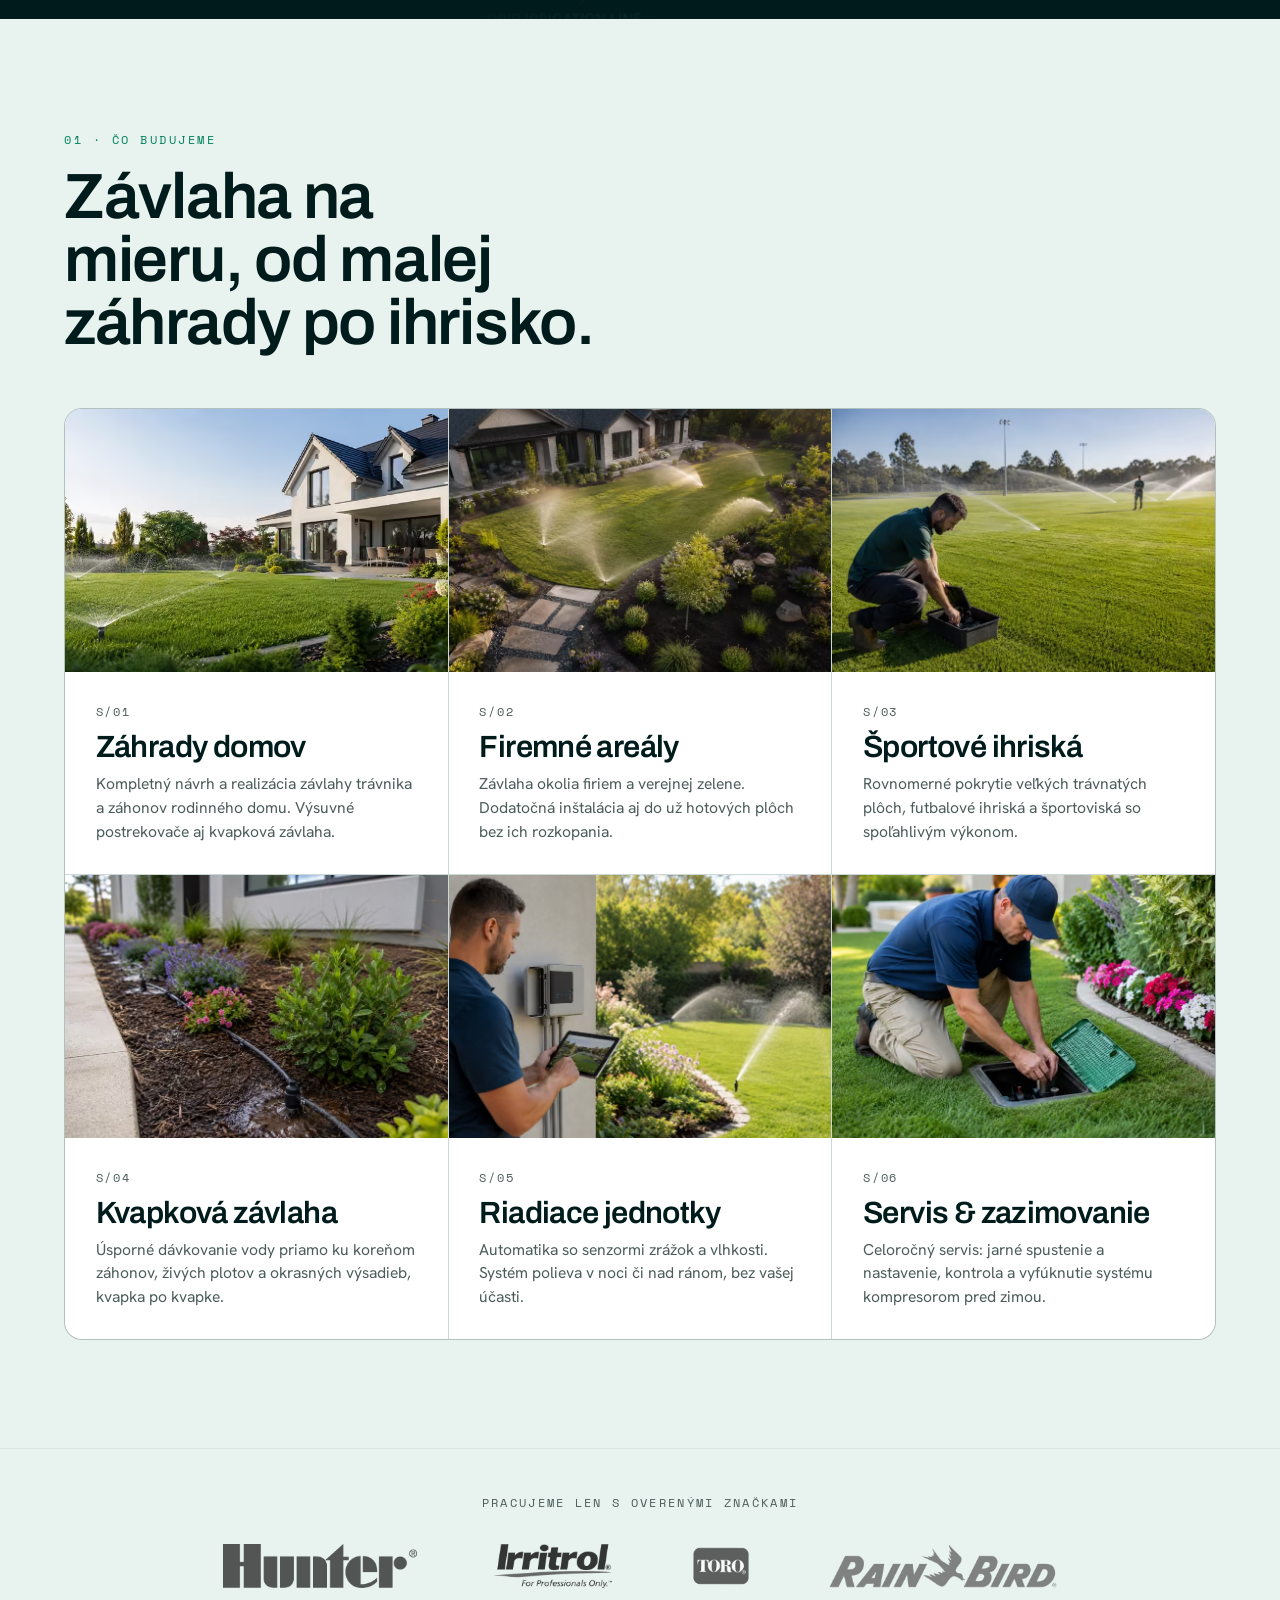
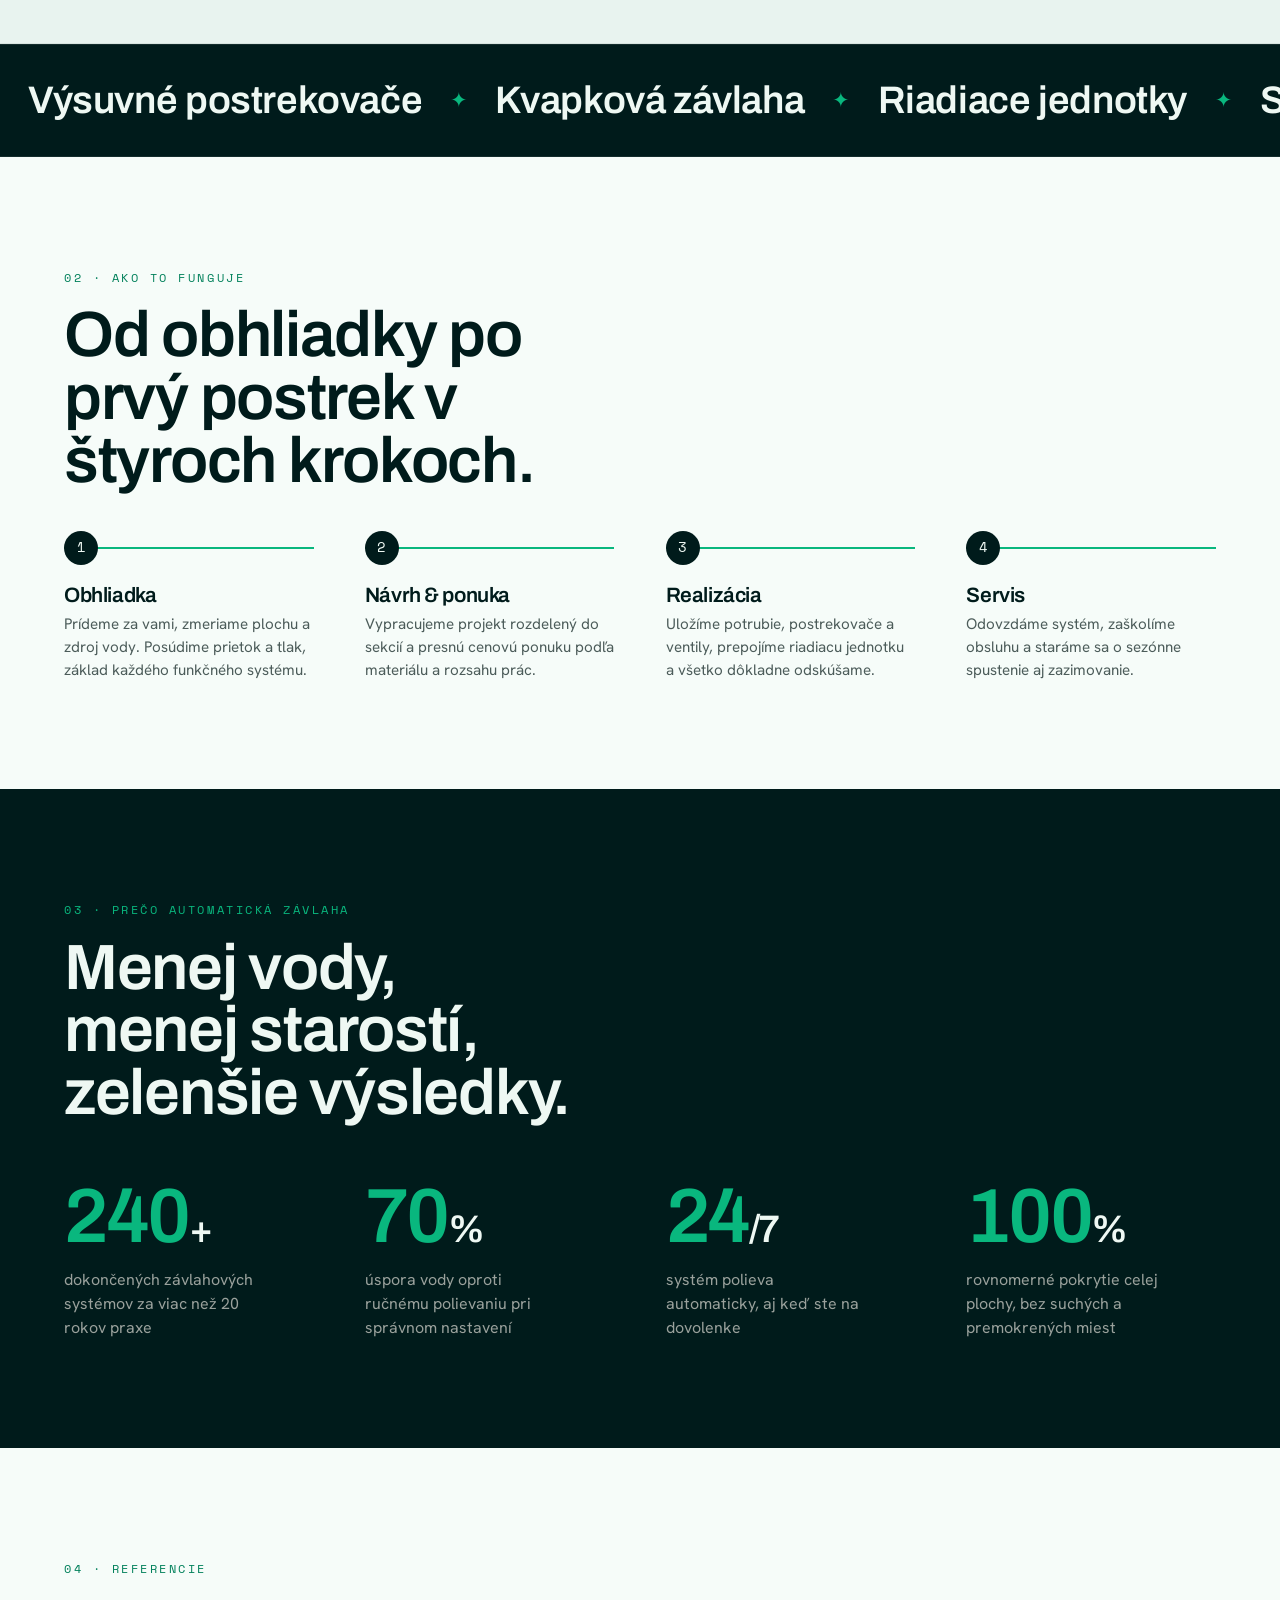
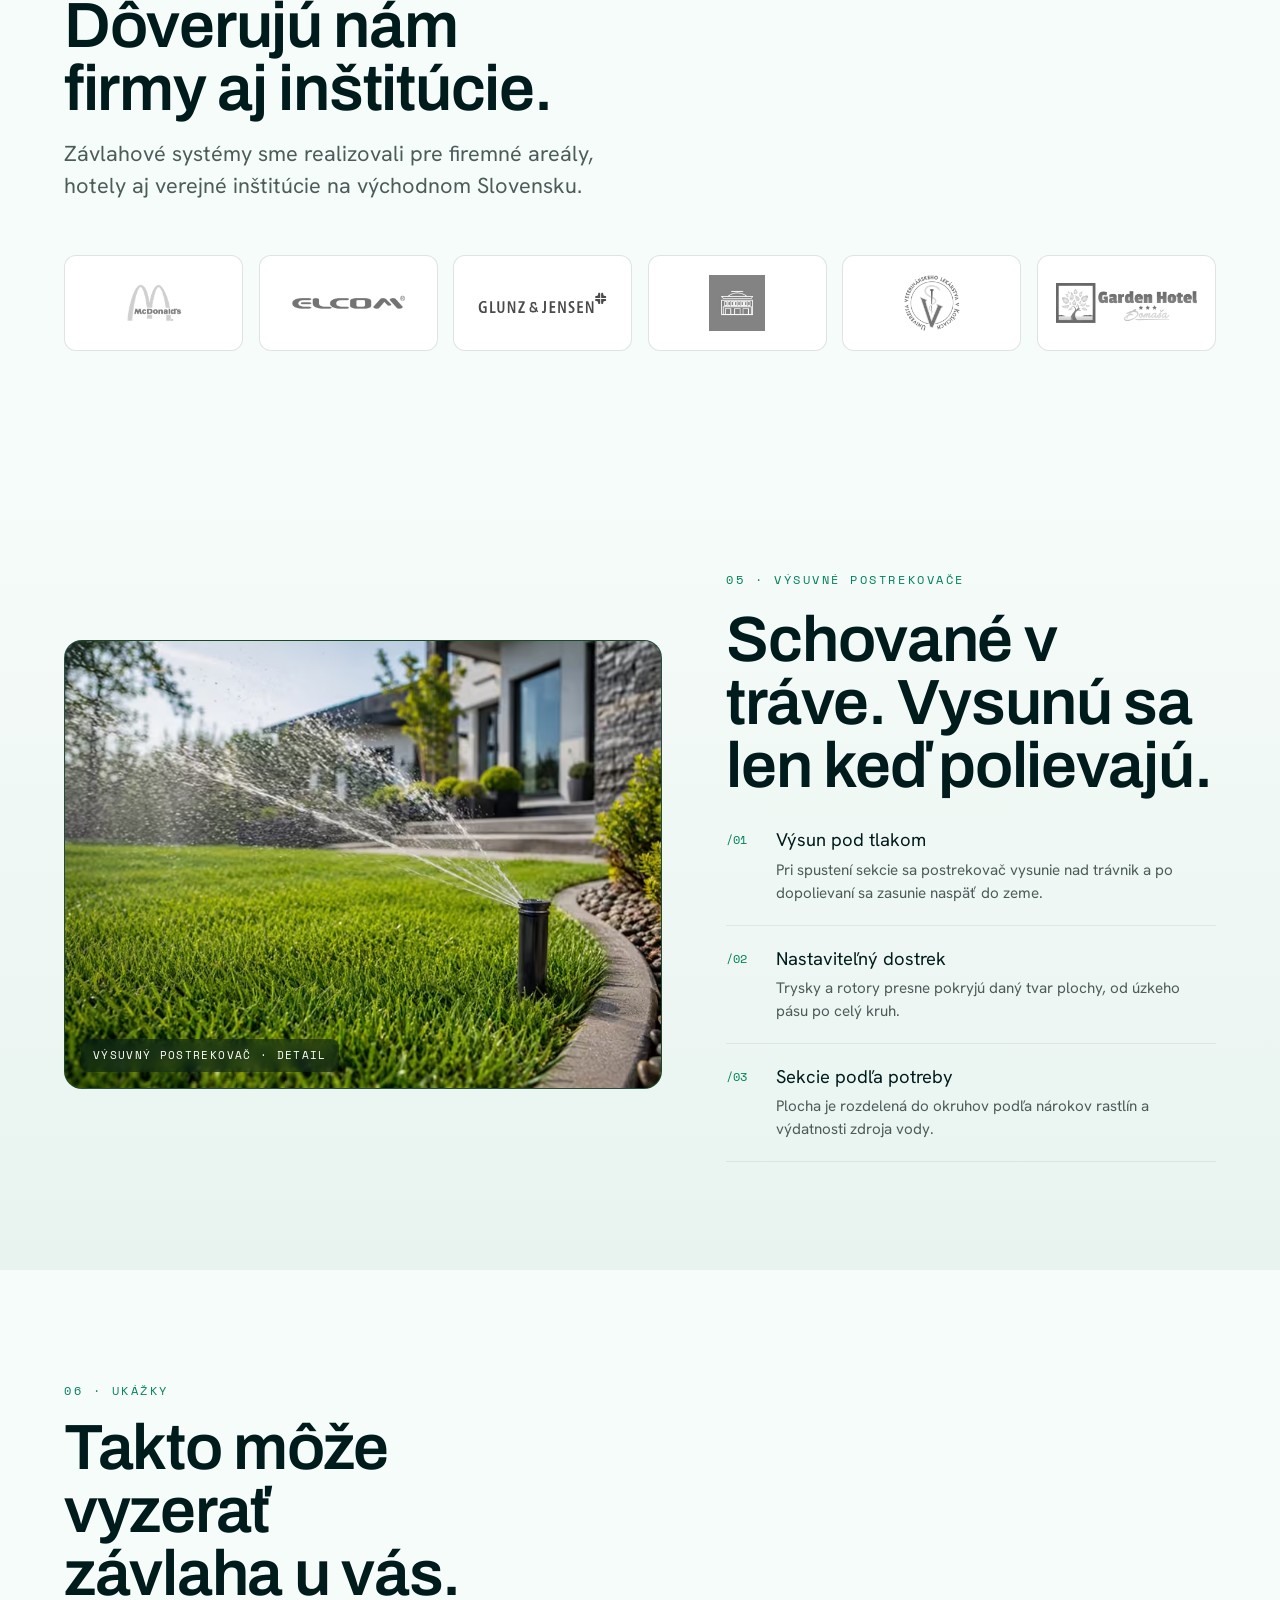
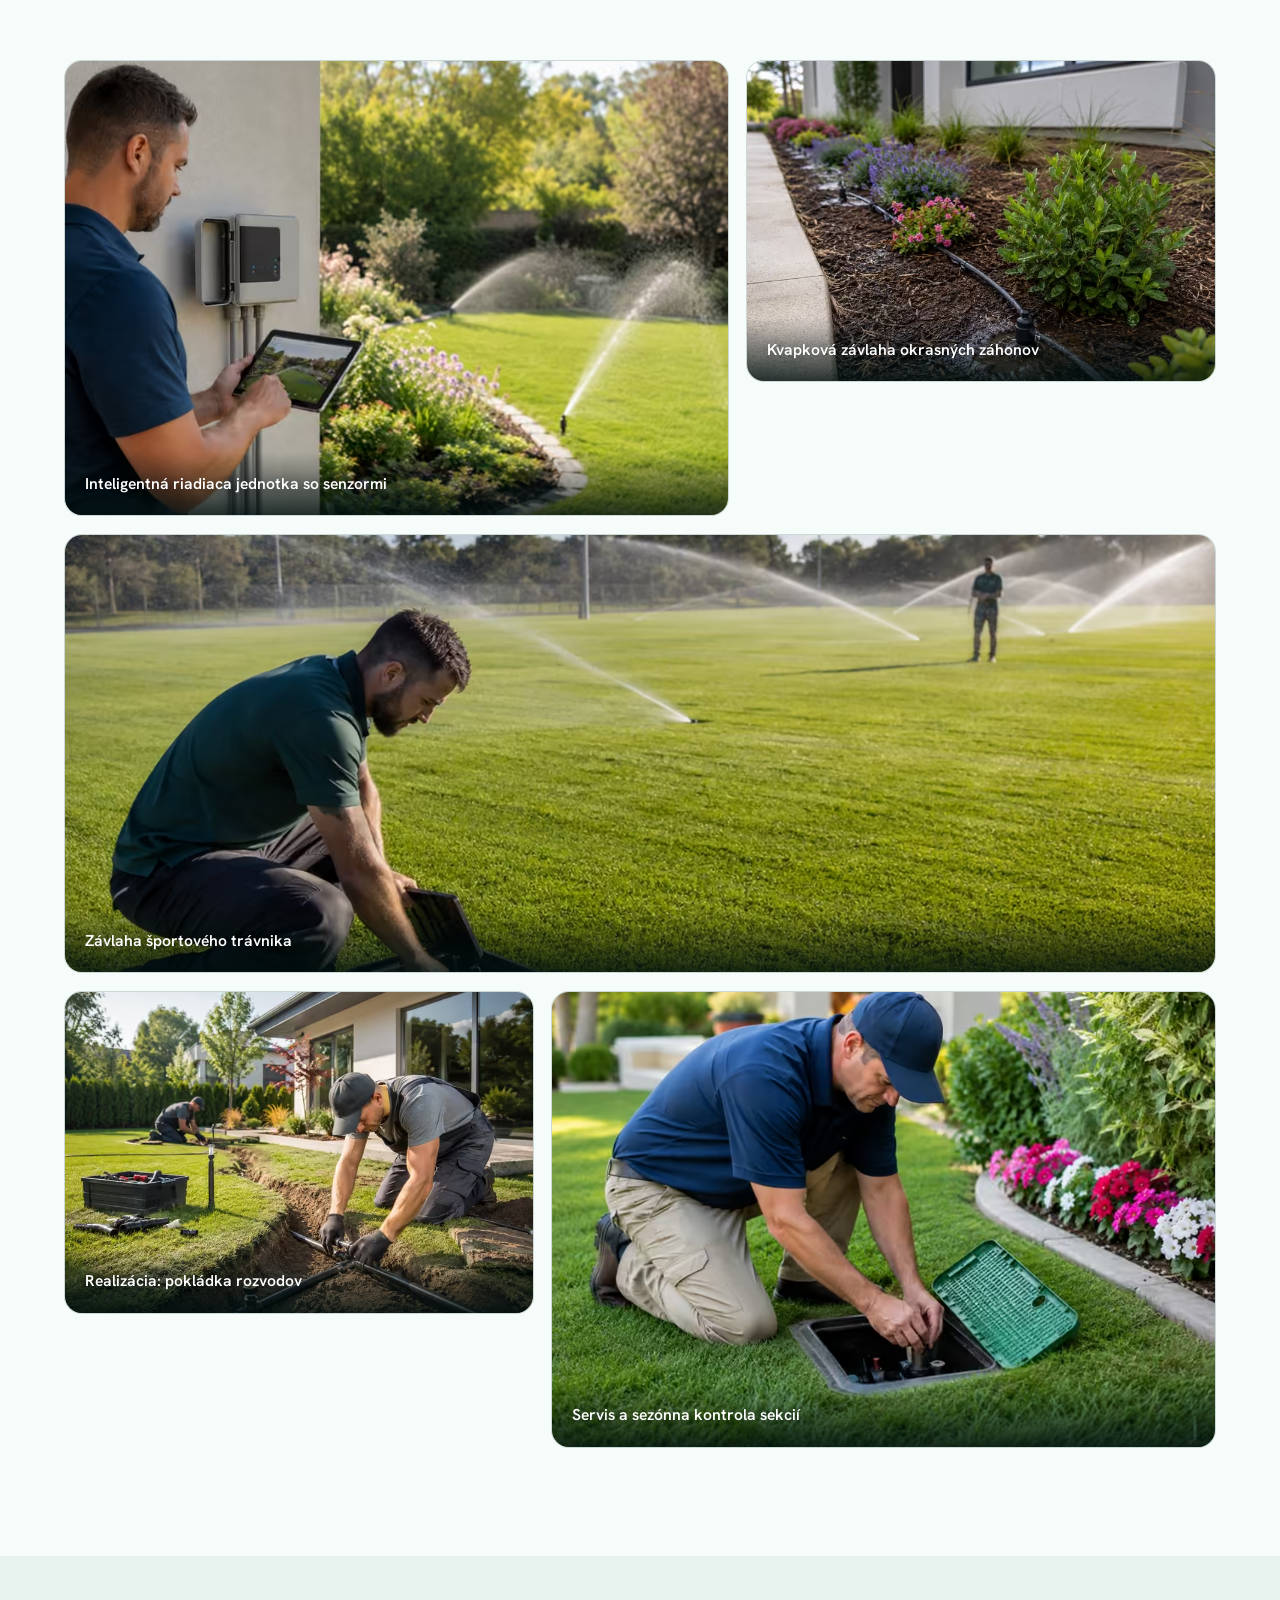
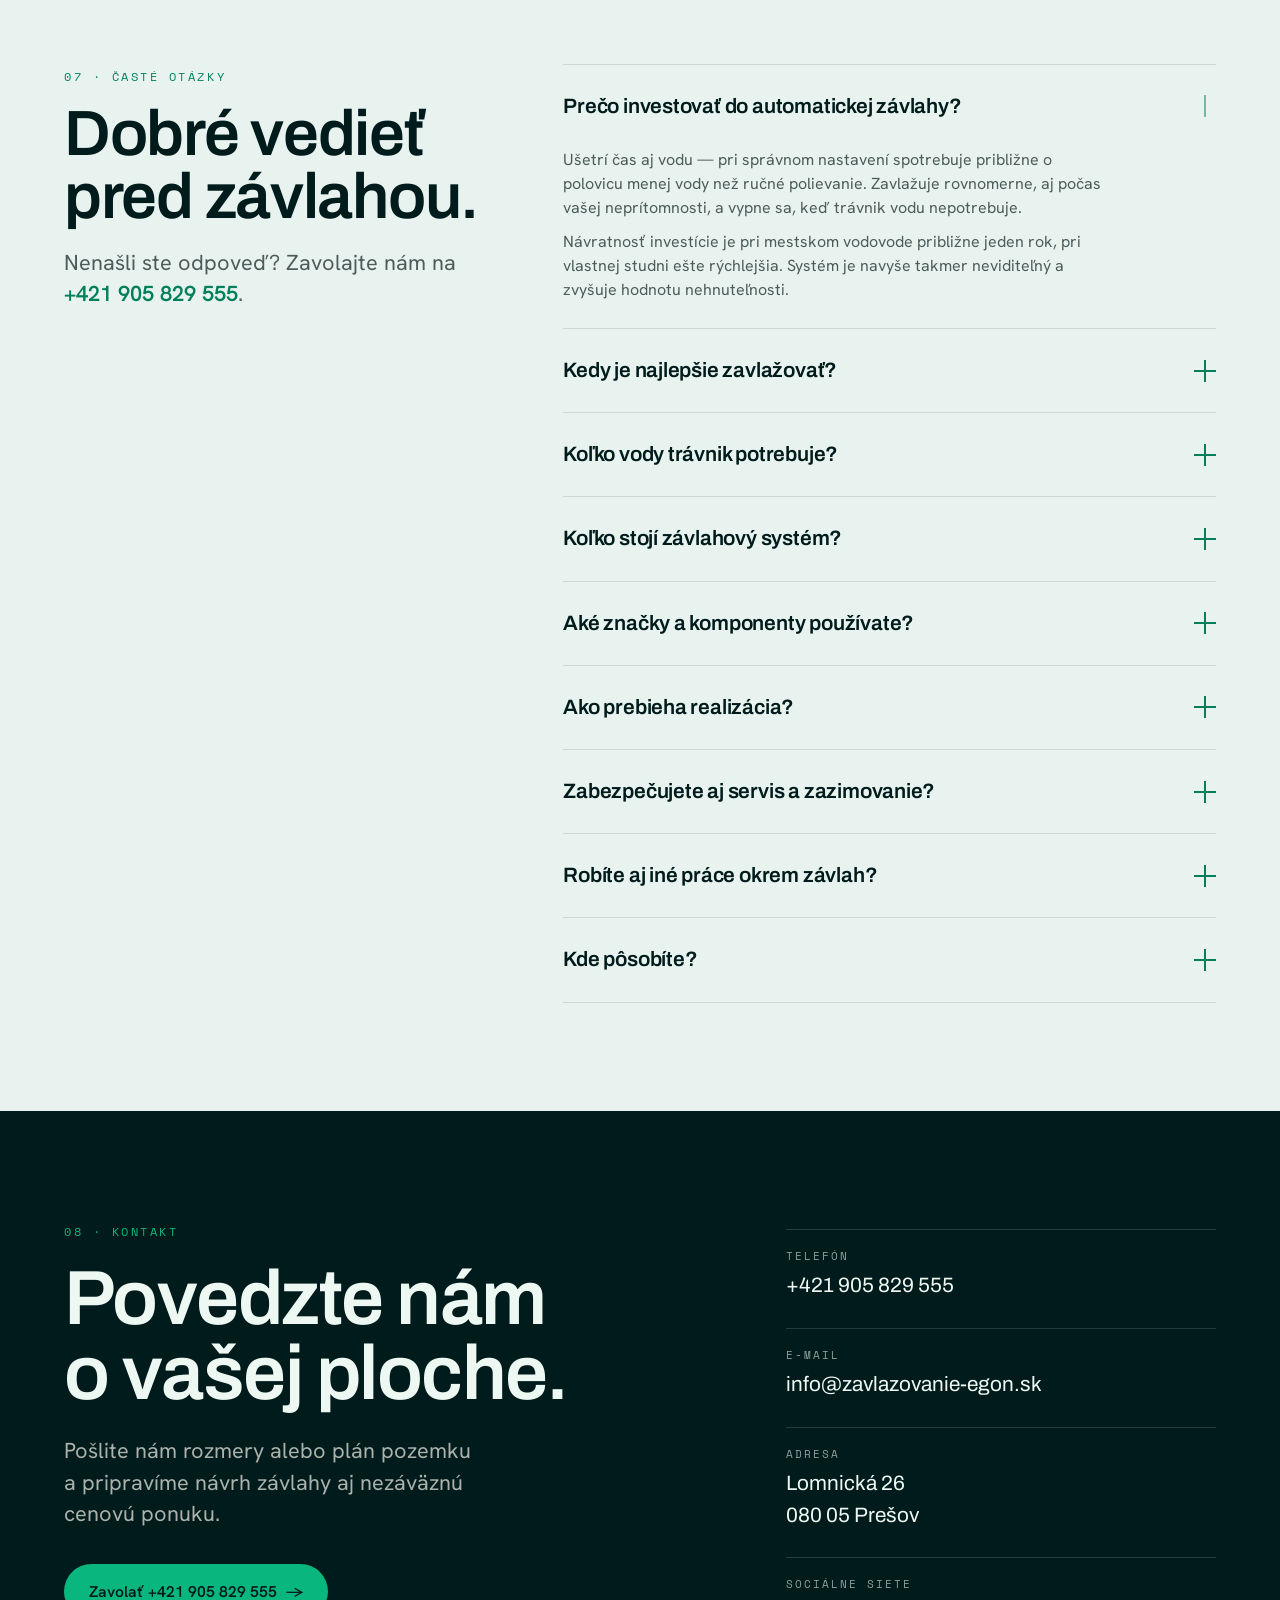
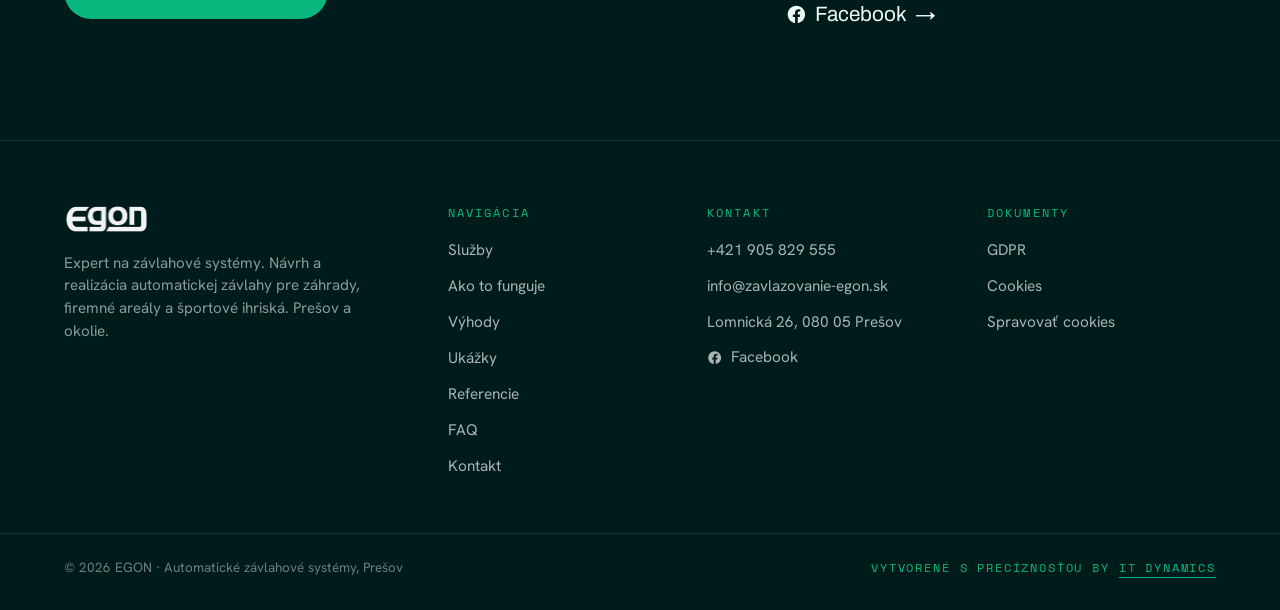
==== commit 1c13ec80: "EGON web — optimalizacia obrazkov a vykonu (Lighthouse) Obrazky: - vsetky fotky prevedene z PNG na A" ====
--- a/index.html
+++ b/index.html
@@ -52,11 +52,11 @@
 <meta property="og:description" content="Návrh a realizácia automatických závlahových systémov pre trávniky, záhrady, firemné areály a športové ihriská. Prešov a okolie." />
 <meta property="og:url" content="https://zavlazovanie-egon.sk/" />
 <meta property="og:locale" content="sk_SK" />
-<meta property="og:image" content="https://zavlazovanie-egon.sk/assets/hero-ihrisko-vecer.png" />
+<meta property="og:image" content="https://zavlazovanie-egon.sk/assets/hero-ihrisko-vecer.jpg" />
 <meta name="twitter:card" content="summary_large_image" />
 <meta name="twitter:title" content="Automatické závlahové systémy | EGON Prešov" />
 <meta name="twitter:description" content="Výsuvné postrekovače, kvapková závlaha a servis pre záhrady, trávniky a ihriská. Prešov a okolie." />
-<meta name="twitter:image" content="https://zavlazovanie-egon.sk/assets/hero-ihrisko-vecer.png" />
+<meta name="twitter:image" content="https://zavlazovanie-egon.sk/assets/hero-ihrisko-vecer.jpg" />
 
 <!-- Local business structured data -->
 <script type="application/ld+json">
@@ -68,7 +68,7 @@
   "url": "https://zavlazovanie-egon.sk/",
   "telephone": "+421905829555",
   "email": "info@zavlazovanie-egon.sk",
-  "image": "https://zavlazovanie-egon.sk/assets/hero-ihrisko-vecer.png",
+  "image": "https://zavlazovanie-egon.sk/assets/hero-ihrisko-vecer.jpg",
   "address": {
     "@type": "PostalAddress",
     "streetAddress": "Lomnická 26",
@@ -105,7 +105,11 @@
 
 <link rel="preconnect" href="https://fonts.googleapis.com" />
 <link rel="preconnect" href="https://fonts.gstatic.com" crossorigin />
-<link href="https://fonts.googleapis.com/css2?family=Archivo:wght@500;600;700&family=Bricolage+Grotesque:opsz,wght@12..96,400;12..96,600;12..96,700&family=Hanken+Grotesk:wght@400;500;600;700&family=Space+Mono:wght@400&family=Syne:wght@600;700;800&display=swap" rel="stylesheet" />
+<!-- Písma: len reálne používané rodiny a rezy (Archivo, Hanken Grotesk, Space Mono),
+     načítané neblokujúco — nezdržujú prvé vykreslenie stránky. -->
+<link rel="preload" as="style" href="https://fonts.googleapis.com/css2?family=Archivo:wght@600;700&family=Hanken+Grotesk:wght@400;600;700&family=Space+Mono:wght@400&display=swap" />
+<link rel="stylesheet" href="https://fonts.googleapis.com/css2?family=Archivo:wght@600;700&family=Hanken+Grotesk:wght@400;600;700&family=Space+Mono:wght@400&display=swap" media="print" onload="this.media='all'" />
+<noscript><link rel="stylesheet" href="https://fonts.googleapis.com/css2?family=Archivo:wght@600;700&family=Hanken+Grotesk:wght@400;600;700&family=Space+Mono:wght@400&display=swap" /></noscript>
 <link rel="stylesheet" href="styles.css" />
 </head>
 <body>
@@ -119,7 +123,7 @@
 <!-- ============ NAV ============ -->
 <header class="nav" id="nav">
   <a href="#top" class="nav__logo" aria-label="EGON, domov">
-    <img src="assets/egon-logo-clean.png" alt="EGON" class="nav__logoimg" />
+    <img src="assets/egon-logo-clean.png" alt="EGON" class="nav__logoimg" width="341" height="120" fetchpriority="high" />
   </a>
   <nav class="nav__links">
     <a href="#sluzby">Služby</a>
@@ -146,8 +150,12 @@
 <main id="top">
 <section class="hero" data-screen-label="Hero">
   <div class="hero__video-wrap">
-    <div class="hero__photo-fallback" style="background-image:url('assets/hero-ihrisko-vecer.png')"></div>
-    <video class="hero__video" id="heroVideo" muted loop playsinline preload="none" poster="assets/hero-ihrisko-vecer.png">
+    <picture class="hero__photo-fallback">
+      <source type="image/avif" srcset="assets/hero-ihrisko-vecer-640.avif 640w, assets/hero-ihrisko-vecer-960.avif 960w, assets/hero-ihrisko-vecer-1280.avif 1280w, assets/hero-ihrisko-vecer-1672.avif 1672w" sizes="100vw" />
+      <source type="image/webp" srcset="assets/hero-ihrisko-vecer-640.webp 640w, assets/hero-ihrisko-vecer-960.webp 960w, assets/hero-ihrisko-vecer-1280.webp 1280w, assets/hero-ihrisko-vecer-1672.webp 1672w" sizes="100vw" />
+      <img src="assets/hero-ihrisko-vecer.jpg" alt="" width="1672" height="941" fetchpriority="high" decoding="async" />
+    </picture>
+    <video class="hero__video" id="heroVideo" muted loop playsinline preload="none">
       <source src="assets/hero-video.mp4" type="video/mp4" />
     </video>
   </div>
@@ -193,7 +201,11 @@
 
       <article class="svc reveal">
         <span class="svc__bar"></span>
-        <div class="svc__media"><img src="assets/hero-dom-travnik.png" alt="Závlaha trávnika a záhrady rodinného domu" loading="lazy" /></div>
+        <div class="svc__media"><picture>
+          <source type="image/avif" srcset="assets/hero-dom-travnik-420.avif 420w, assets/hero-dom-travnik-780.avif 780w, assets/hero-dom-travnik-1160.avif 1160w" sizes="(max-width: 560px) 100vw, (max-width: 900px) 50vw, 33vw" />
+          <source type="image/webp" srcset="assets/hero-dom-travnik-420.webp 420w, assets/hero-dom-travnik-780.webp 780w, assets/hero-dom-travnik-1160.webp 1160w" sizes="(max-width: 560px) 100vw, (max-width: 900px) 50vw, 33vw" />
+          <img src="assets/hero-dom-travnik.jpg" alt="Závlaha trávnika a záhrady rodinného domu" width="1448" height="1086" loading="lazy" decoding="async" />
+        </picture></div>
         <div class="svc__body">
           <span class="svc__no">S/01</span>
           <h3 class="h3">Záhrady domov</h3>
@@ -203,7 +215,11 @@
 
       <article class="svc reveal d1">
         <span class="svc__bar"></span>
-        <div class="svc__media"><img src="assets/hero-zahrada-letecky.png" alt="Závlaha firemného areálu a verejnej zelene" loading="lazy" /></div>
+        <div class="svc__media"><picture>
+          <source type="image/avif" srcset="assets/hero-zahrada-letecky-420.avif 420w, assets/hero-zahrada-letecky-780.avif 780w, assets/hero-zahrada-letecky-1160.avif 1160w" sizes="(max-width: 560px) 100vw, (max-width: 900px) 50vw, 33vw" />
+          <source type="image/webp" srcset="assets/hero-zahrada-letecky-420.webp 420w, assets/hero-zahrada-letecky-780.webp 780w, assets/hero-zahrada-letecky-1160.webp 1160w" sizes="(max-width: 560px) 100vw, (max-width: 900px) 50vw, 33vw" />
+          <img src="assets/hero-zahrada-letecky.jpg" alt="Závlaha firemného areálu a verejnej zelene" width="1448" height="1086" loading="lazy" decoding="async" />
+        </picture></div>
         <div class="svc__body">
           <span class="svc__no">S/02</span>
           <h3 class="h3">Firemné areály</h3>
@@ -213,7 +229,11 @@
 
       <article class="svc reveal d2">
         <span class="svc__bar"></span>
-        <div class="svc__media"><img src="assets/ihrisko-sport.png" alt="Závlaha športového trávnika a futbalového ihriska" loading="lazy" /></div>
+        <div class="svc__media"><picture>
+          <source type="image/avif" srcset="assets/ihrisko-sport-420.avif 420w, assets/ihrisko-sport-780.avif 780w, assets/ihrisko-sport-1160.avif 1160w" sizes="(max-width: 560px) 100vw, (max-width: 900px) 50vw, 33vw" />
+          <source type="image/webp" srcset="assets/ihrisko-sport-420.webp 420w, assets/ihrisko-sport-780.webp 780w, assets/ihrisko-sport-1160.webp 1160w" sizes="(max-width: 560px) 100vw, (max-width: 900px) 50vw, 33vw" />
+          <img src="assets/ihrisko-sport.jpg" alt="Závlaha športového trávnika a futbalového ihriska" width="1448" height="1086" loading="lazy" decoding="async" />
+        </picture></div>
         <div class="svc__body">
           <span class="svc__no">S/03</span>
           <h3 class="h3">Športové ihriská</h3>
@@ -223,7 +243,11 @@
 
       <article class="svc reveal d3">
         <span class="svc__bar"></span>
-        <div class="svc__media"><img src="assets/kvapkova-zavlaha.png" alt="Kvapková závlaha okrasných záhonov" loading="lazy" /></div>
+        <div class="svc__media"><picture>
+          <source type="image/avif" srcset="assets/kvapkova-zavlaha-420.avif 420w, assets/kvapkova-zavlaha-780.avif 780w, assets/kvapkova-zavlaha-1160.avif 1160w" sizes="(max-width: 560px) 100vw, (max-width: 900px) 50vw, 33vw" />
+          <source type="image/webp" srcset="assets/kvapkova-zavlaha-420.webp 420w, assets/kvapkova-zavlaha-780.webp 780w, assets/kvapkova-zavlaha-1160.webp 1160w" sizes="(max-width: 560px) 100vw, (max-width: 900px) 50vw, 33vw" />
+          <img src="assets/kvapkova-zavlaha.jpg" alt="Kvapková závlaha okrasných záhonov" width="1448" height="1086" loading="lazy" decoding="async" />
+        </picture></div>
         <div class="svc__body">
           <span class="svc__no">S/04</span>
           <h3 class="h3">Kvapková závlaha</h3>
@@ -233,7 +257,11 @@
 
       <article class="svc reveal">
         <span class="svc__bar"></span>
-        <div class="svc__media"><img src="assets/riadiaca-jednotka.png" alt="Inteligentná riadiaca jednotka so senzormi" loading="lazy" /></div>
+        <div class="svc__media"><picture>
+          <source type="image/avif" srcset="assets/riadiaca-jednotka-420.avif 420w, assets/riadiaca-jednotka-780.avif 780w, assets/riadiaca-jednotka-1160.avif 1160w" sizes="(max-width: 560px) 100vw, (max-width: 900px) 50vw, 33vw" />
+          <source type="image/webp" srcset="assets/riadiaca-jednotka-420.webp 420w, assets/riadiaca-jednotka-780.webp 780w, assets/riadiaca-jednotka-1160.webp 1160w" sizes="(max-width: 560px) 100vw, (max-width: 900px) 50vw, 33vw" />
+          <img src="assets/riadiaca-jednotka.jpg" alt="Inteligentná riadiaca jednotka so senzormi" width="1448" height="1086" loading="lazy" decoding="async" />
+        </picture></div>
         <div class="svc__body">
           <span class="svc__no">S/05</span>
           <h3 class="h3">Riadiace jednotky</h3>
@@ -243,7 +271,11 @@
 
       <article class="svc reveal d1">
         <span class="svc__bar"></span>
-        <div class="svc__media"><img src="assets/servis-sekcie.png" alt="Servis a sezónna kontrola závlahového systému" loading="lazy" /></div>
+        <div class="svc__media"><picture>
+          <source type="image/avif" srcset="assets/servis-sekcie-420.avif 420w, assets/servis-sekcie-780.avif 780w, assets/servis-sekcie-1160.avif 1160w" sizes="(max-width: 560px) 100vw, (max-width: 900px) 50vw, 33vw" />
+          <source type="image/webp" srcset="assets/servis-sekcie-420.webp 420w, assets/servis-sekcie-780.webp 780w, assets/servis-sekcie-1160.webp 1160w" sizes="(max-width: 560px) 100vw, (max-width: 900px) 50vw, 33vw" />
+          <img src="assets/servis-sekcie.jpg" alt="Servis a sezónna kontrola závlahového systému" width="1448" height="1086" loading="lazy" decoding="async" />
+        </picture></div>
         <div class="svc__body">
           <span class="svc__no">S/06</span>
           <h3 class="h3">Servis &amp; zazimovanie</h3>
@@ -260,10 +292,10 @@
   <div class="wrap brands__in reveal">
     <p class="brands__label">PRACUJEME LEN S OVERENÝMI ZNAČKAMI</p>
     <ul class="brands__row">
-      <li><img src="assets/brands/hunter.png" alt="Hunter" loading="lazy" /></li>
-      <li><img src="assets/brands/irritrol.png" alt="Irritrol Systems" loading="lazy" /></li>
-      <li><img src="assets/brands/toro.png" alt="Toro" loading="lazy" /></li>
-      <li><img src="assets/brands/rainbird.png" alt="Rain Bird" loading="lazy" /></li>
+      <li><img src="assets/brands/hunter.png" alt="Hunter" width="563" height="128" loading="lazy" decoding="async" /></li>
+      <li><img src="assets/brands/irritrol.png" alt="Irritrol Systems" width="344" height="128" loading="lazy" decoding="async" /></li>
+      <li><img src="assets/brands/toro.png" alt="Toro" width="180" height="180" loading="lazy" decoding="async" /></li>
+      <li><img src="assets/brands/rainbird.png" alt="Rain Bird" width="662" height="128" loading="lazy" decoding="async" /></li>
     </ul>
   </div>
 </section>
@@ -359,12 +391,12 @@
       <p class="lead" style="margin-top:18px; max-width:48ch">Závlahové systémy sme realizovali pre firemné areály, hotely aj verejné inštitúcie na východnom Slovensku.</p>
     </div>
     <ul class="logo-wall reveal">
-      <li><img src="assets/refs/mcdonalds.png" alt="McDonald's" loading="lazy" /></li>
-      <li><img src="assets/refs/elcom.png" alt="Elcom" loading="lazy" /></li>
-      <li><img src="assets/refs/glunz-jensen.svg" alt="Glunz &amp; Jensen" loading="lazy" /></li>
-      <li class="is-square"><img src="assets/refs/kunsthalle.jpg" alt="Kunsthalle Košice" loading="lazy" /></li>
-      <li class="is-square"><img src="assets/refs/uvlf.png" alt="Univerzita veterinárskeho lekárstva v Košiciach" loading="lazy" /></li>
-      <li><img src="assets/refs/hotel-domasa.png" alt="Garden Hotel Domaša" loading="lazy" /></li>
+      <li><img src="assets/refs/mcdonalds.png" alt="McDonald's" width="197" height="140" loading="lazy" decoding="async" /></li>
+      <li><img src="assets/refs/elcom.png" alt="Elcom" width="360" height="140" loading="lazy" decoding="async" /></li>
+      <li><img src="assets/refs/glunz-jensen.svg" alt="Glunz &amp; Jensen" width="981" height="291" loading="lazy" decoding="async" /></li>
+      <li class="is-square"><img src="assets/refs/kunsthalle.jpg" alt="Kunsthalle Košice" width="200" height="200" loading="lazy" decoding="async" /></li>
+      <li class="is-square"><img src="assets/refs/uvlf.png" alt="Univerzita veterinárskeho lekárstva v Košiciach" width="200" height="198" loading="lazy" decoding="async" /></li>
+      <li><img src="assets/refs/hotel-domasa.png" alt="Garden Hotel Domaša" width="480" height="135" loading="lazy" decoding="async" /></li>
     </ul>
   </div>
 </section>
@@ -374,7 +406,11 @@
   <div class="wrap">
     <div class="showcase__grid">
       <div class="showcase__stage reveal reveal--l">
-        <div class="showcase__photo" style="background-image:url('assets/postrekovac-detail.png')"></div>
+        <div class="showcase__photo"><picture>
+          <source type="image/avif" srcset="assets/postrekovac-detail-420.avif 420w, assets/postrekovac-detail-780.avif 780w, assets/postrekovac-detail-1160.avif 1160w" sizes="(max-width: 900px) 100vw, 52vw" />
+          <source type="image/webp" srcset="assets/postrekovac-detail-420.webp 420w, assets/postrekovac-detail-780.webp 780w, assets/postrekovac-detail-1160.webp 1160w" sizes="(max-width: 900px) 100vw, 52vw" />
+          <img src="assets/postrekovac-detail.jpg" alt="Detail výsuvného postrekovača v trávniku" width="1448" height="1086" loading="lazy" decoding="async" />
+        </picture></div>
         <span class="showcase__chip">Výsuvný postrekovač · detail</span>
       </div>
       <div class="reveal reveal--r d1">
@@ -399,23 +435,43 @@
     </div>
     <div class="gallery__grid">
       <figure class="shot shot--lg reveal">
-        <img class="shot__img" src="assets/riadiaca-jednotka.png" alt="Inteligentná riadiaca jednotka so senzormi" loading="lazy" />
+        <picture>
+          <source type="image/avif" srcset="assets/riadiaca-jednotka-420.avif 420w, assets/riadiaca-jednotka-780.avif 780w, assets/riadiaca-jednotka-1160.avif 1160w" sizes="(max-width: 760px) 100vw, 58vw" />
+          <source type="image/webp" srcset="assets/riadiaca-jednotka-420.webp 420w, assets/riadiaca-jednotka-780.webp 780w, assets/riadiaca-jednotka-1160.webp 1160w" sizes="(max-width: 760px) 100vw, 58vw" />
+          <img class="shot__img" src="assets/riadiaca-jednotka.jpg" alt="Inteligentná riadiaca jednotka so senzormi" width="1448" height="1086" loading="lazy" decoding="async" />
+        </picture>
         <figcaption>Inteligentná riadiaca jednotka so senzormi</figcaption>
       </figure>
       <figure class="shot shot--sm reveal d1">
-        <img class="shot__img" src="assets/kvapkova-zavlaha.png" alt="Kvapková závlaha okrasných záhonov" loading="lazy" />
+        <picture>
+          <source type="image/avif" srcset="assets/kvapkova-zavlaha-420.avif 420w, assets/kvapkova-zavlaha-780.avif 780w, assets/kvapkova-zavlaha-1160.avif 1160w" sizes="(max-width: 760px) 100vw, 42vw" />
+          <source type="image/webp" srcset="assets/kvapkova-zavlaha-420.webp 420w, assets/kvapkova-zavlaha-780.webp 780w, assets/kvapkova-zavlaha-1160.webp 1160w" sizes="(max-width: 760px) 100vw, 42vw" />
+          <img class="shot__img" src="assets/kvapkova-zavlaha.jpg" alt="Kvapková závlaha okrasných záhonov" width="1448" height="1086" loading="lazy" decoding="async" />
+        </picture>
         <figcaption>Kvapková závlaha okrasných záhonov</figcaption>
       </figure>
       <figure class="shot shot--w reveal">
-        <img class="shot__img" src="assets/ihrisko-sport.png" alt="Závlaha športového trávnika" loading="lazy" />
+        <picture>
+          <source type="image/avif" srcset="assets/ihrisko-sport-420.avif 420w, assets/ihrisko-sport-780.avif 780w, assets/ihrisko-sport-1160.avif 1160w, assets/ihrisko-sport-1448.avif 1448w" sizes="100vw" />
+          <source type="image/webp" srcset="assets/ihrisko-sport-420.webp 420w, assets/ihrisko-sport-780.webp 780w, assets/ihrisko-sport-1160.webp 1160w, assets/ihrisko-sport-1448.webp 1448w" sizes="100vw" />
+          <img class="shot__img" src="assets/ihrisko-sport.jpg" alt="Závlaha športového trávnika" width="1448" height="1086" loading="lazy" decoding="async" />
+        </picture>
         <figcaption>Závlaha športového trávnika</figcaption>
       </figure>
       <figure class="shot shot--sm reveal">
-        <img class="shot__img" src="assets/realizacia-potrubie.png" alt="Realizácia: pokládka rozvodov" loading="lazy" />
+        <picture>
+          <source type="image/avif" srcset="assets/realizacia-potrubie-420.avif 420w, assets/realizacia-potrubie-780.avif 780w, assets/realizacia-potrubie-1160.avif 1160w" sizes="(max-width: 760px) 100vw, 42vw" />
+          <source type="image/webp" srcset="assets/realizacia-potrubie-420.webp 420w, assets/realizacia-potrubie-780.webp 780w, assets/realizacia-potrubie-1160.webp 1160w" sizes="(max-width: 760px) 100vw, 42vw" />
+          <img class="shot__img" src="assets/realizacia-potrubie.jpg" alt="Realizácia: pokládka rozvodov" width="1448" height="1086" loading="lazy" decoding="async" />
+        </picture>
         <figcaption>Realizácia: pokládka rozvodov</figcaption>
       </figure>
       <figure class="shot shot--lg reveal d1">
-        <img class="shot__img" src="assets/servis-sekcie.png" alt="Servis a sezónna kontrola sekcií" loading="lazy" />
+        <picture>
+          <source type="image/avif" srcset="assets/servis-sekcie-420.avif 420w, assets/servis-sekcie-780.avif 780w, assets/servis-sekcie-1160.avif 1160w" sizes="(max-width: 760px) 100vw, 58vw" />
+          <source type="image/webp" srcset="assets/servis-sekcie-420.webp 420w, assets/servis-sekcie-780.webp 780w, assets/servis-sekcie-1160.webp 1160w" sizes="(max-width: 760px) 100vw, 58vw" />
+          <img class="shot__img" src="assets/servis-sekcie.jpg" alt="Servis a sezónna kontrola sekcií" width="1448" height="1086" loading="lazy" decoding="async" />
+        </picture>
         <figcaption>Servis a sezónna kontrola sekcií</figcaption>
       </figure>
     </div>
@@ -517,7 +573,7 @@
 <footer class="footer">
   <div class="wrap footer__grid">
     <div class="footer__brand">
-      <img src="assets/egon-logo-clean.png" alt="EGON" class="footer__logo" />
+      <img src="assets/egon-logo-clean.png" alt="EGON" class="footer__logo" width="341" height="120" loading="lazy" decoding="async" />
       <p class="footer__tag">Expert na závlahové systémy. Návrh a realizácia automatickej závlahy pre záhrady, firemné areály a športové ihriská. Prešov a okolie.</p>
     </div>
     <nav class="footer__col" aria-label="Navigácia">
--- a/styles.css
+++ b/styles.css
@@ -160,14 +160,15 @@
   padding-bottom: clamp(110px, 17vh, 210px);
 }
 .hero__video-wrap { position: absolute; inset: 0; z-index: 0; overflow: hidden; background: var(--ink); }
-.hero__photo-fallback { position: absolute; inset: 0; background-size: cover; background-position: center 38%; display: none; }
+/* statická fotka = poster: leží pod videom, na mobile je jediný vizuál */
+.hero__photo-fallback { position: absolute; inset: 0; display: block; }
+.hero__photo-fallback img { width: 100%; height: 100%; object-fit: cover; object-position: center 38%; display: block; }
 .hero__video { position: absolute; top: 50%; left: 50%; min-width: 100%; min-height: 100%;
   width: auto; height: auto; transform: translate(-50%, -45%) scale(1.22); object-fit: cover;
   will-change: transform; }
 /* mobile: don't play video — show static image, hide watermark crop concerns */
 @media (max-width: 760px) {
   .hero__video { display: none; }
-  .hero__photo-fallback { display: block; }
 }
 /* hide Veo watermark (bottom-right) — opaque in the very corner, fades out softly (backup) */
 .hero__wm-cover { position: absolute; right: -2px; bottom: -2px; z-index: 2; width: clamp(200px, 26vw, 380px); height: clamp(140px, 18vw, 240px);
@@ -269,7 +270,12 @@
 /* line draw reveal for big statements */
 .statement { position: relative; padding-block: clamp(90px, 16vh, 200px); background: var(--ink); color: var(--on-ink); overflow: hidden; }
 .statement::before { content: ""; position: absolute; inset: 0; z-index: 0; pointer-events: none;
-  background: url("assets/schema-zavlaha.png") no-repeat right center;
+  background: url("assets/schema-zavlaha-900.png") no-repeat right center;
+  background-image: image-set(
+    url("assets/schema-zavlaha-900.avif") type("image/avif"),
+    url("assets/schema-zavlaha-900.webp") type("image/webp"),
+    url("assets/schema-zavlaha-900.png") type("image/png"));
+  background-repeat: no-repeat; background-position: right center;
   background-size: auto 118%;
   opacity: 0.16;
   -webkit-mask-image: linear-gradient(90deg, transparent 0%, transparent 26%, #000 78%, #000 100%);
@@ -291,7 +297,8 @@
 .svc { background: var(--paper); display: flex; flex-direction: column; overflow: hidden; transition: background .4s; position: relative; }
 .svc:hover { background: var(--bg); }
 .svc__media { aspect-ratio: 16 / 11; overflow: hidden; background: var(--bg-2); }
-.svc__media img { width: 100%; height: 100%; object-fit: cover; transition: transform .9s var(--ease); }
+.svc__media picture { display: block; width: 100%; height: 100%; }
+.svc__media img { display: block; width: 100%; height: 100%; object-fit: cover; transition: transform .9s var(--ease); }
 .svc:hover .svc__media img { transform: scale(1.06); }
 .svc__body { padding: clamp(22px, 2.4vw, 32px); display: flex; flex-direction: column; flex: 1; }
 .svc__no { font-family: var(--ff-mono); font-size: 0.72rem; color: var(--muted); letter-spacing: 0.15em; }
@@ -325,7 +332,9 @@
 .showcase__stage { position: relative; aspect-ratio: 4/3; border-radius: var(--radius); overflow: hidden;
   background: linear-gradient(180deg, oklch(0.74 0.08 230 / 0.25), oklch(0.66 0.16 145 / 0.2)), oklch(0.30 0.06 150);
   border: 1px solid var(--line); }
-.showcase__photo { position: absolute; inset: 0; background-size: cover; background-position: center; will-change: transform; }
+.showcase__photo { position: absolute; inset: 0; will-change: transform; }
+.showcase__photo picture { display: block; width: 100%; height: 100%; }
+.showcase__photo img { display: block; width: 100%; height: 100%; object-fit: cover; object-position: center; }
 @media (prefers-reduced-motion: no-preference) {
   .showcase__photo { animation: kbslow 20s ease-in-out infinite alternate; }
 }
@@ -350,6 +359,7 @@
   display:flex; align-items:flex-end; justify-content:space-between; padding:16px; }
 .ph__tag { font-family: var(--ff-mono); font-size:0.7rem; color: var(--muted); background: var(--paper); padding:6px 10px; border-radius:6px; border:1px solid var(--line); }
 .shot__zoom { transition: transform 1.1s var(--ease); }
+.shot > picture { display: block; width: 100%; height: 100%; }
 .shot__img { display: block; width: 100%; height: 100%; object-fit: cover; }
 .shot figcaption { position: absolute; left: 0; right: 0; bottom: 0; z-index: 3; padding: 20px;
   color: #fff; font-weight: 600; font-size: 0.98rem; pointer-events: none;
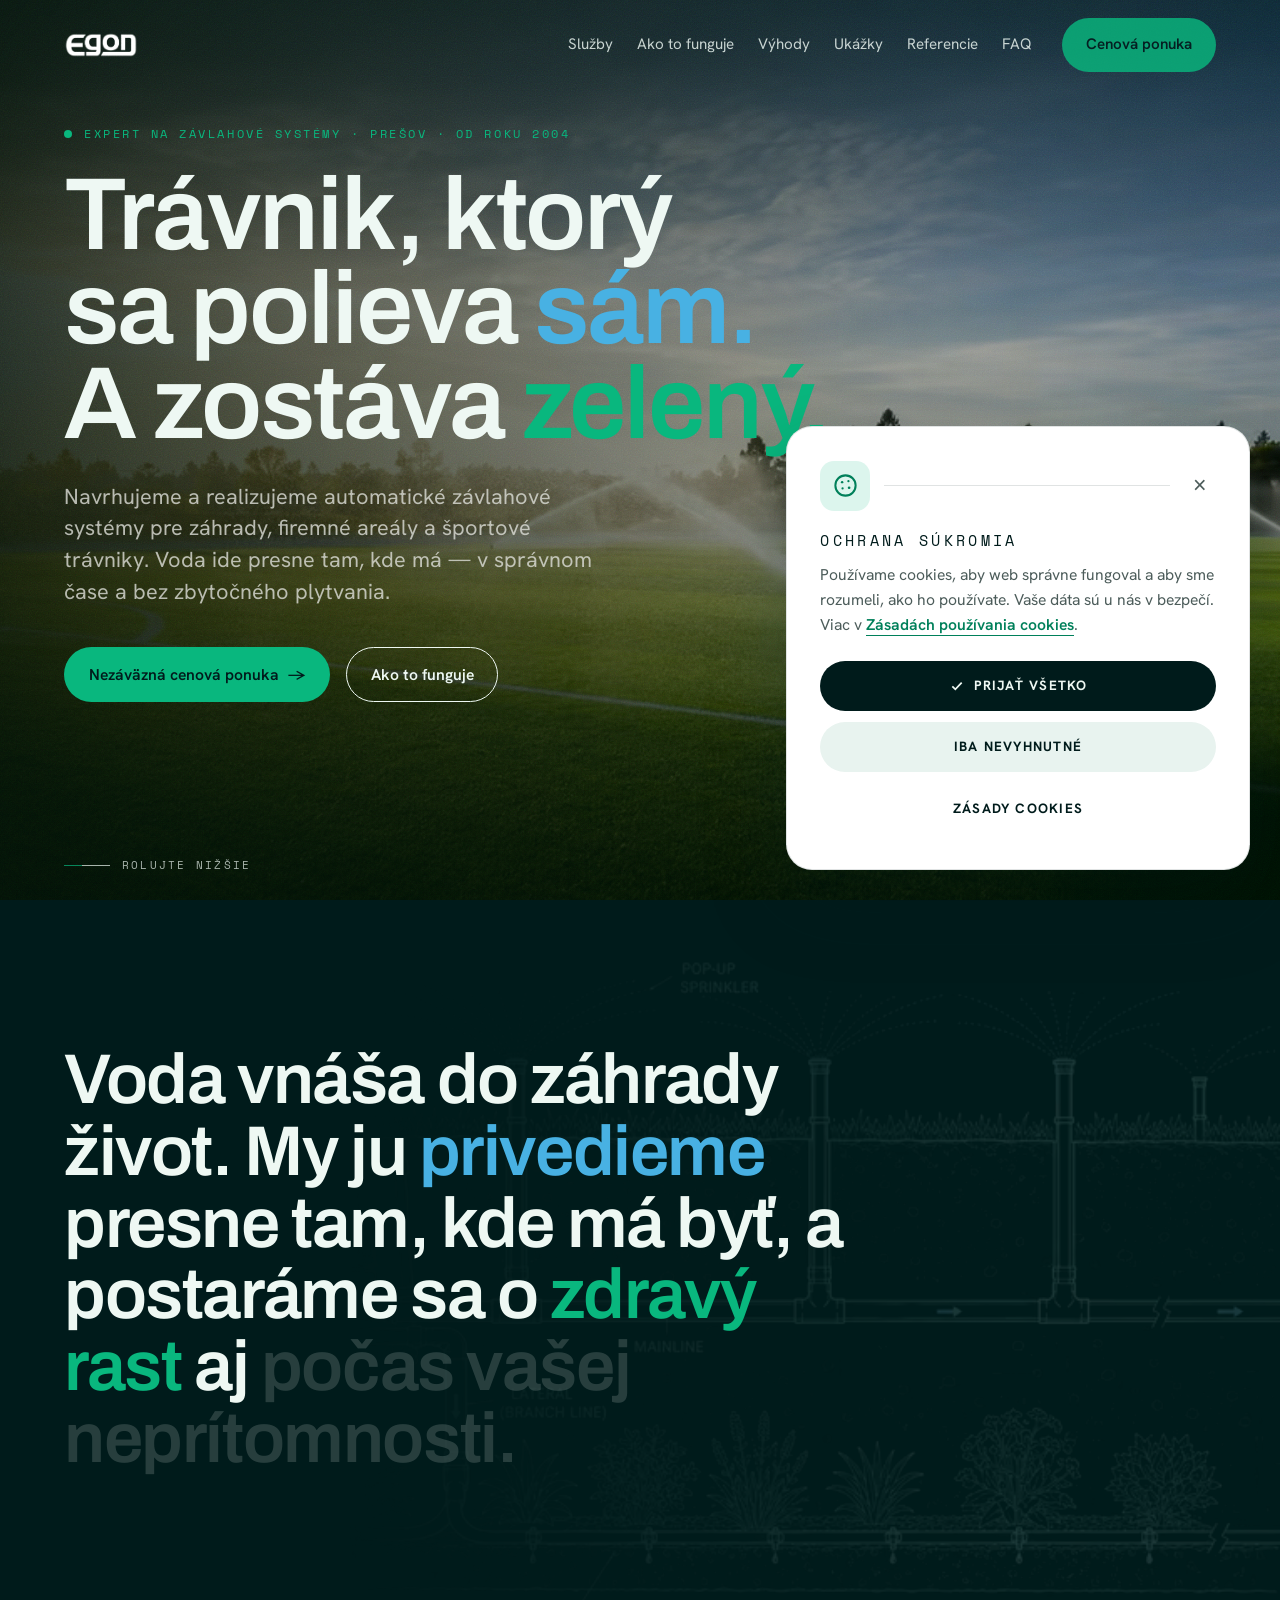
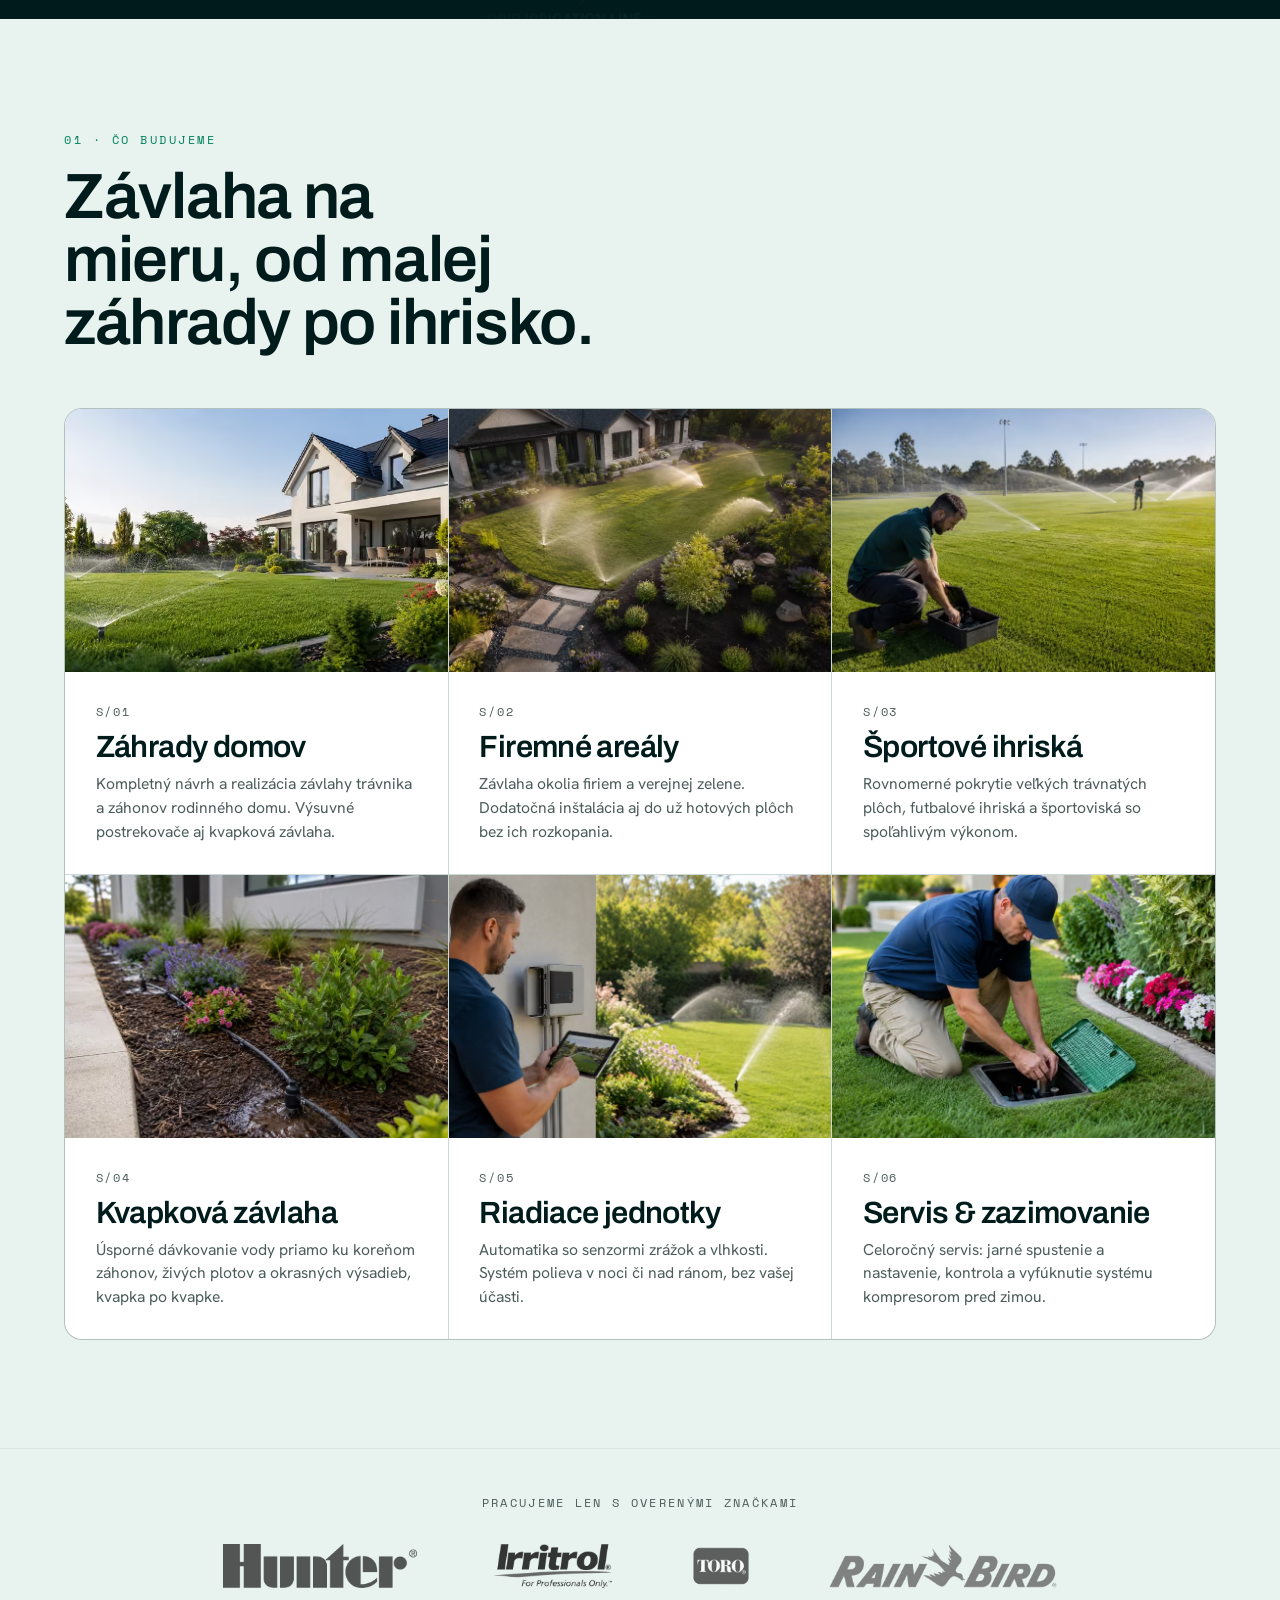
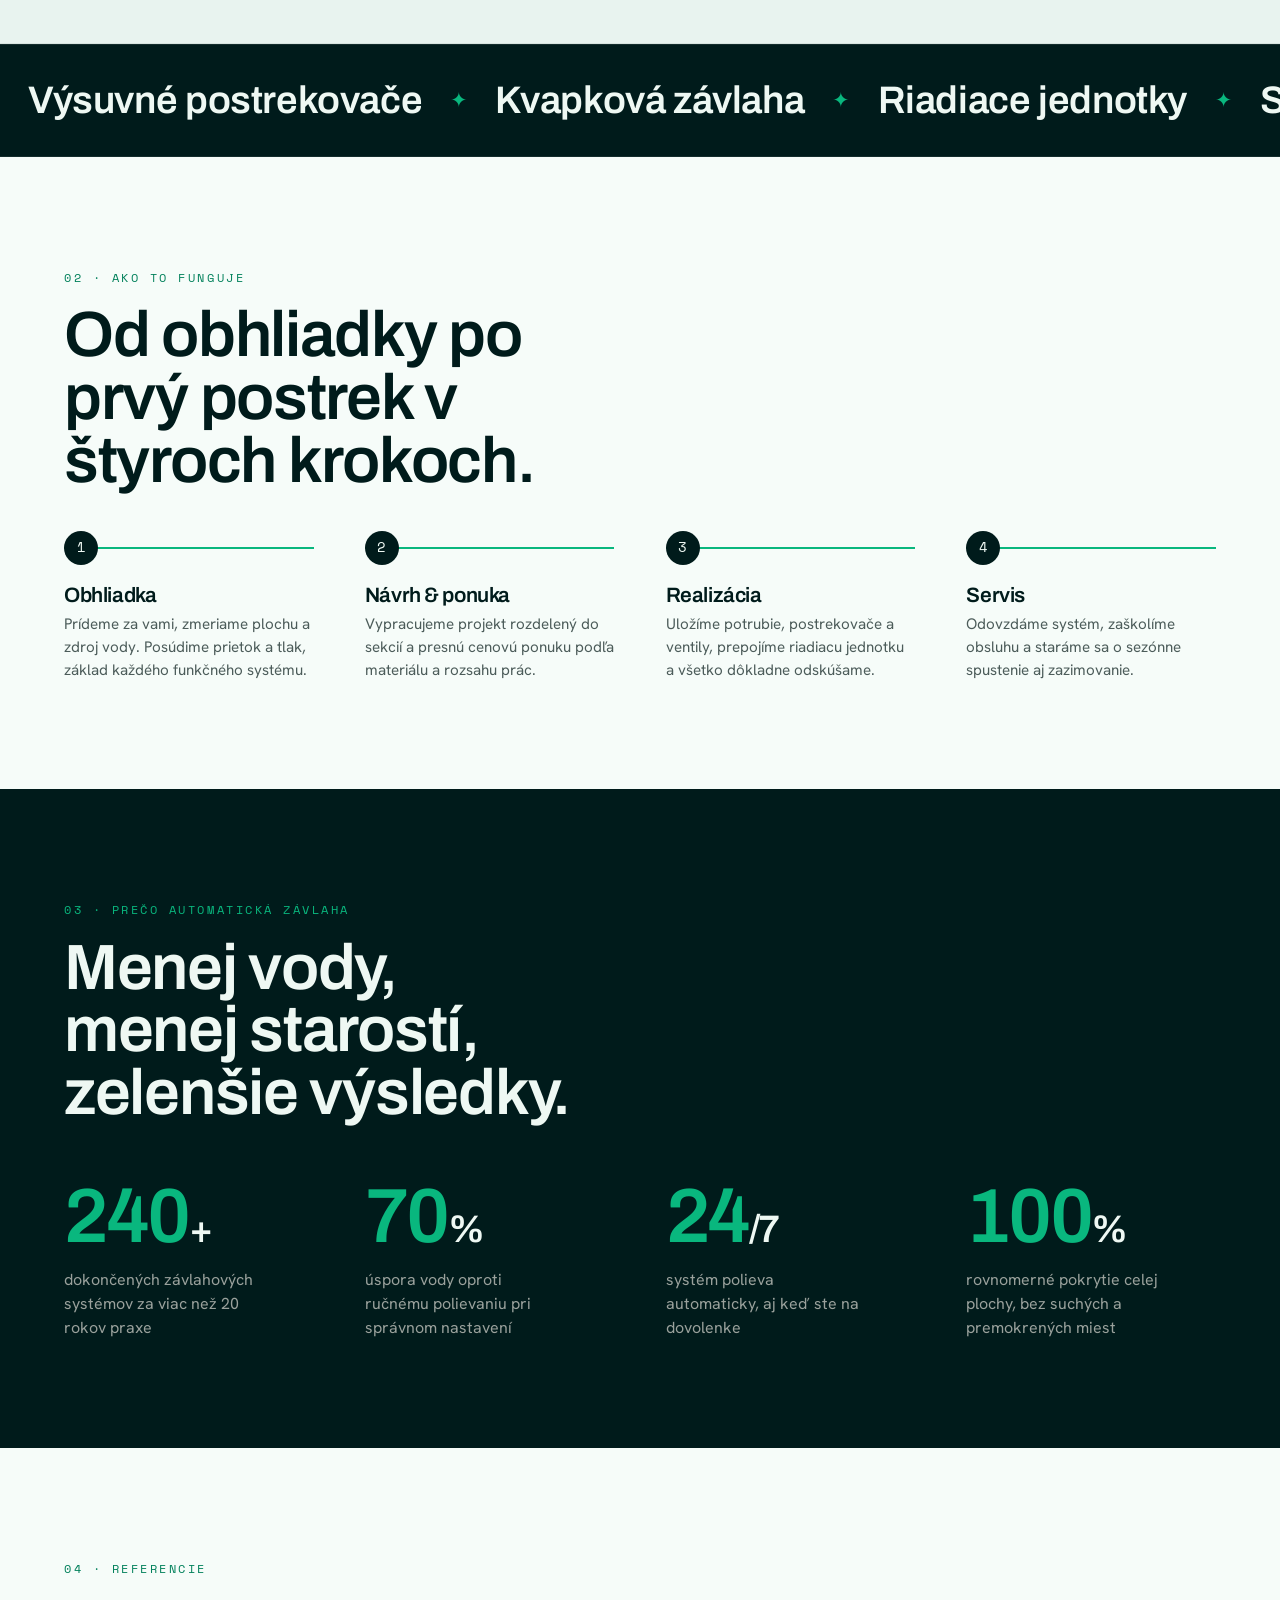
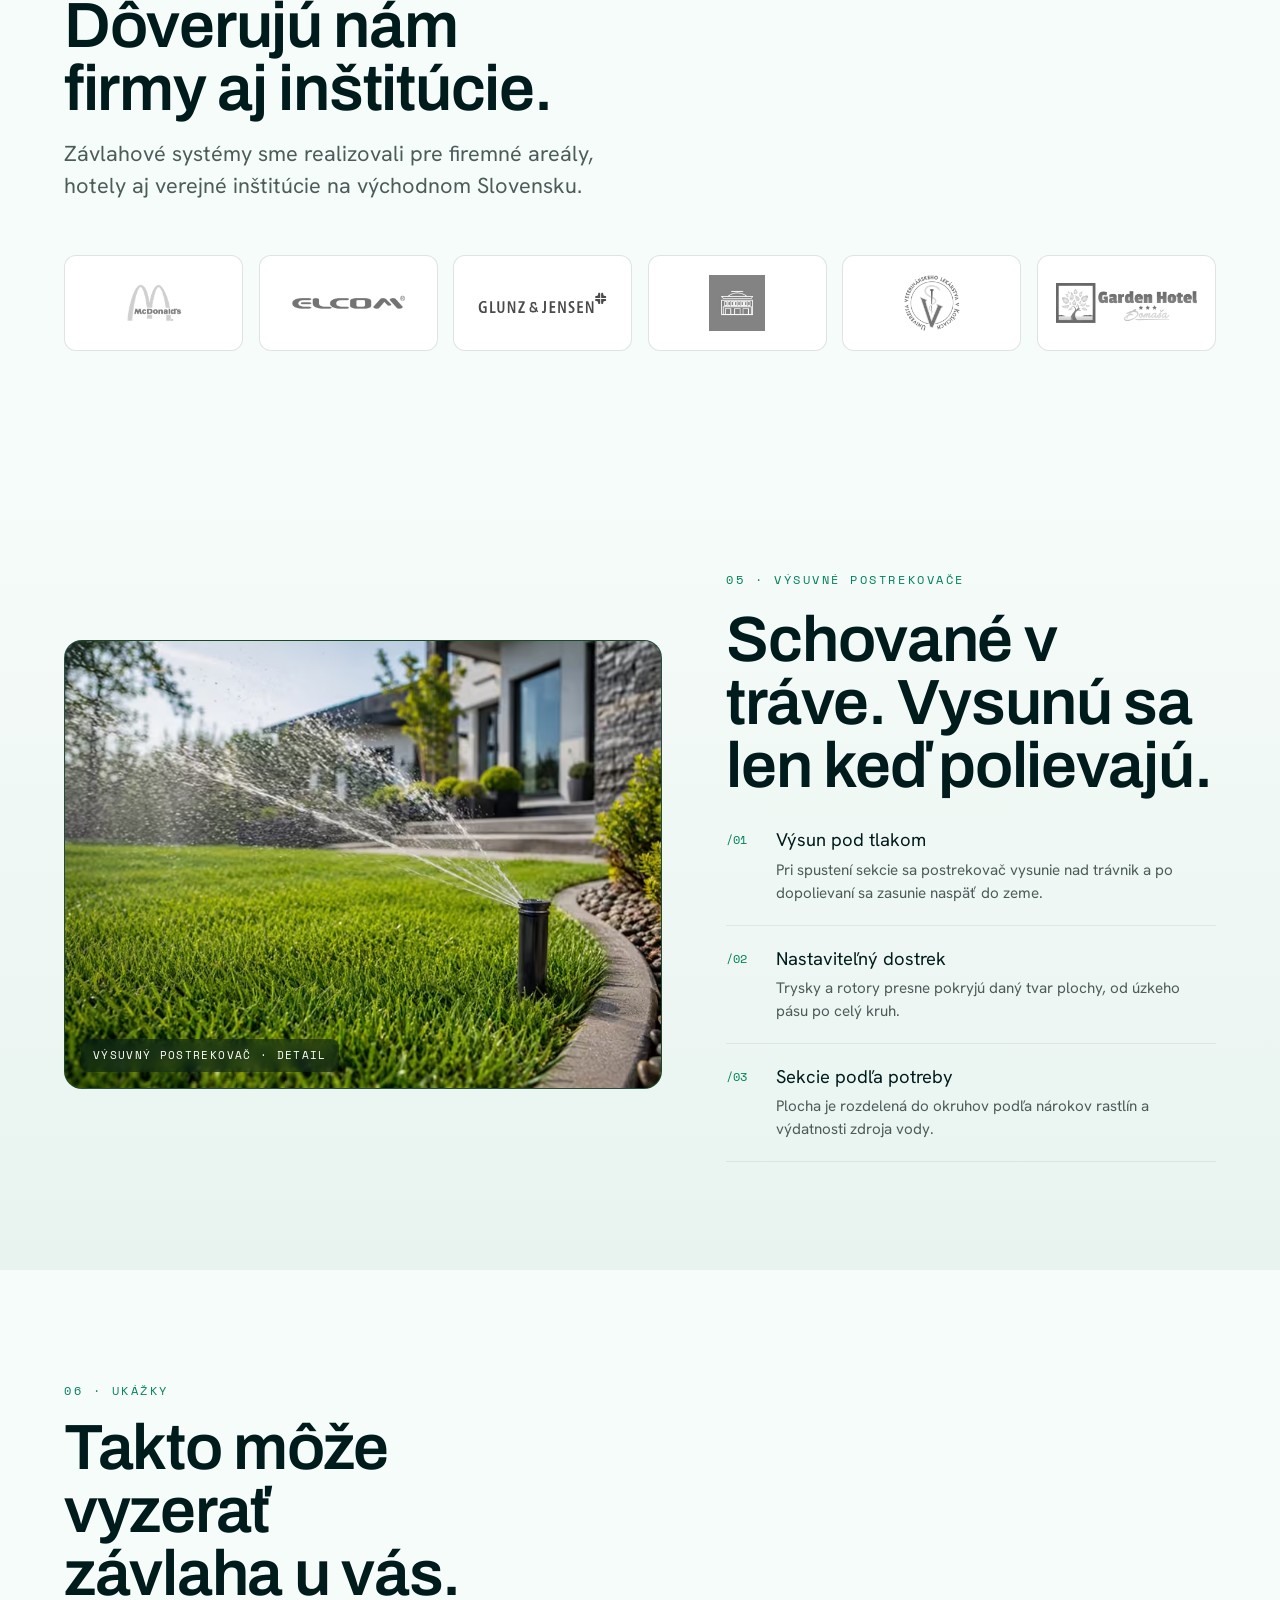
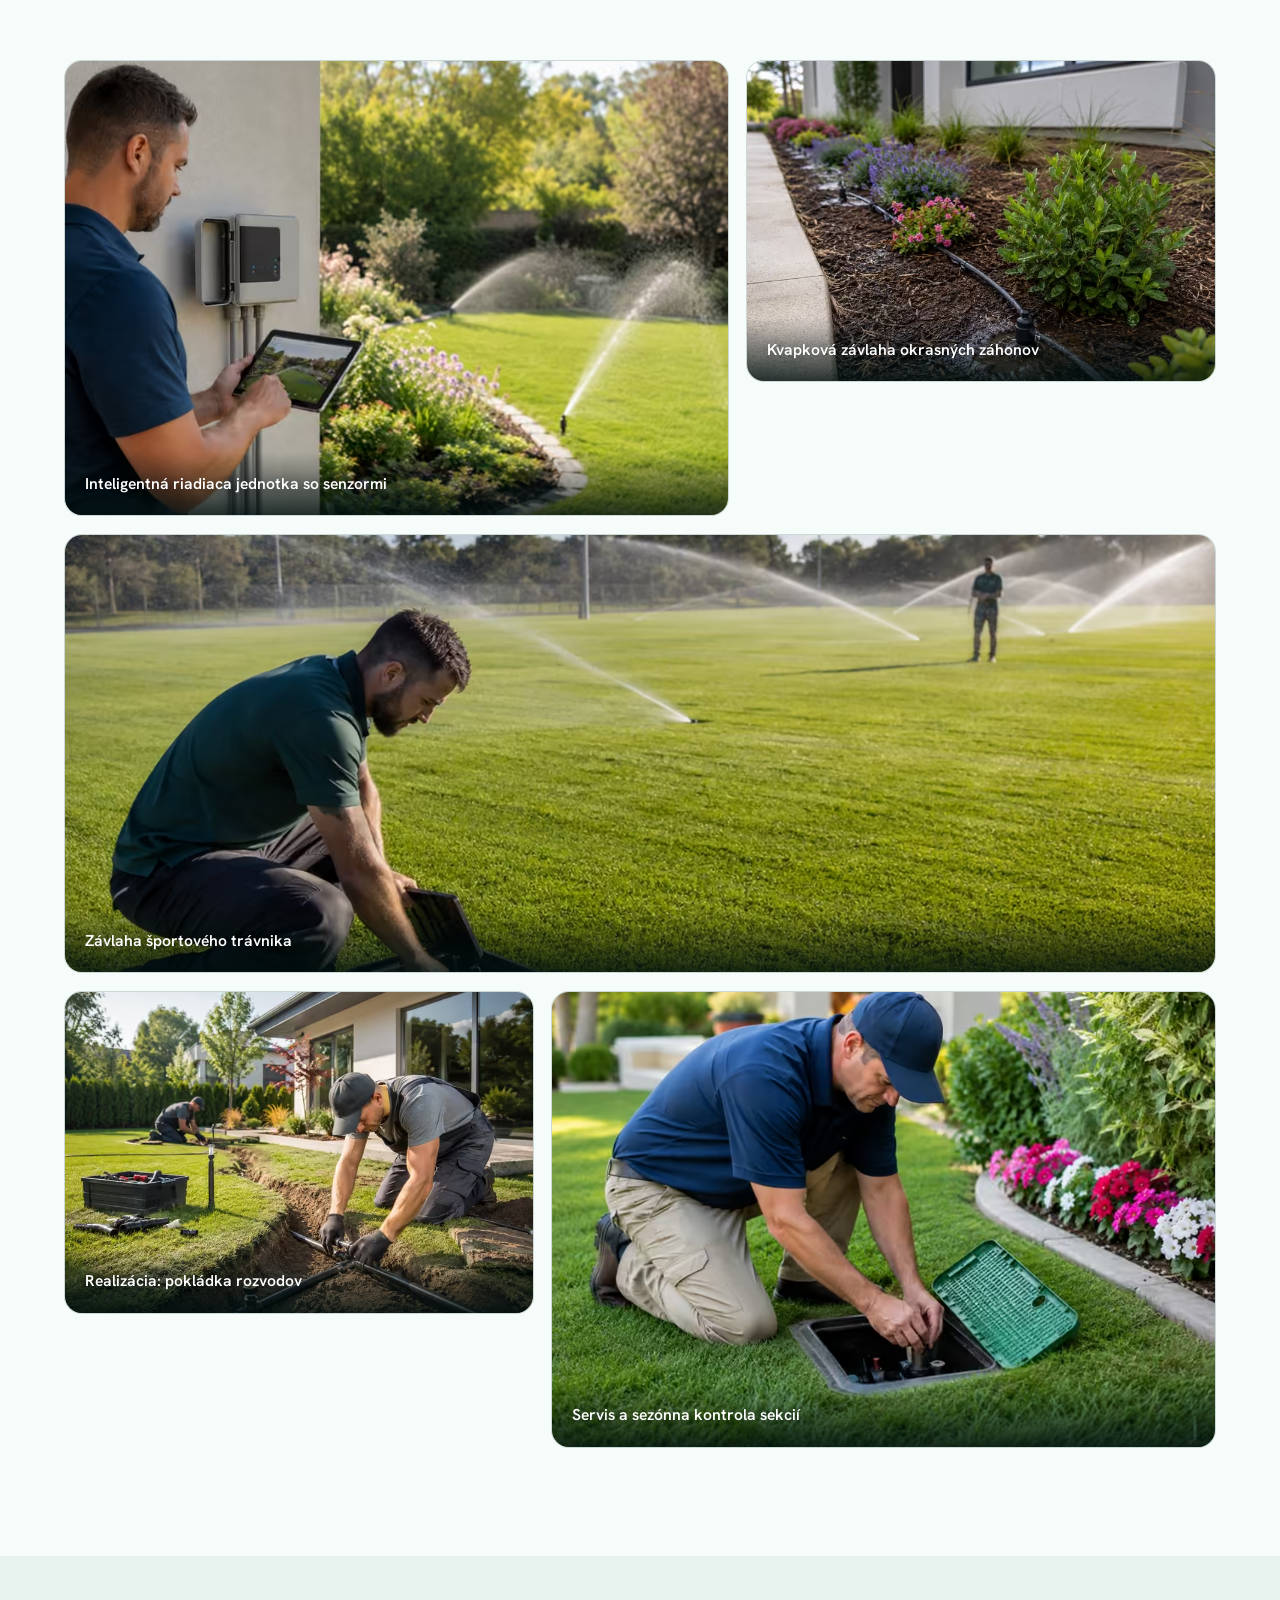
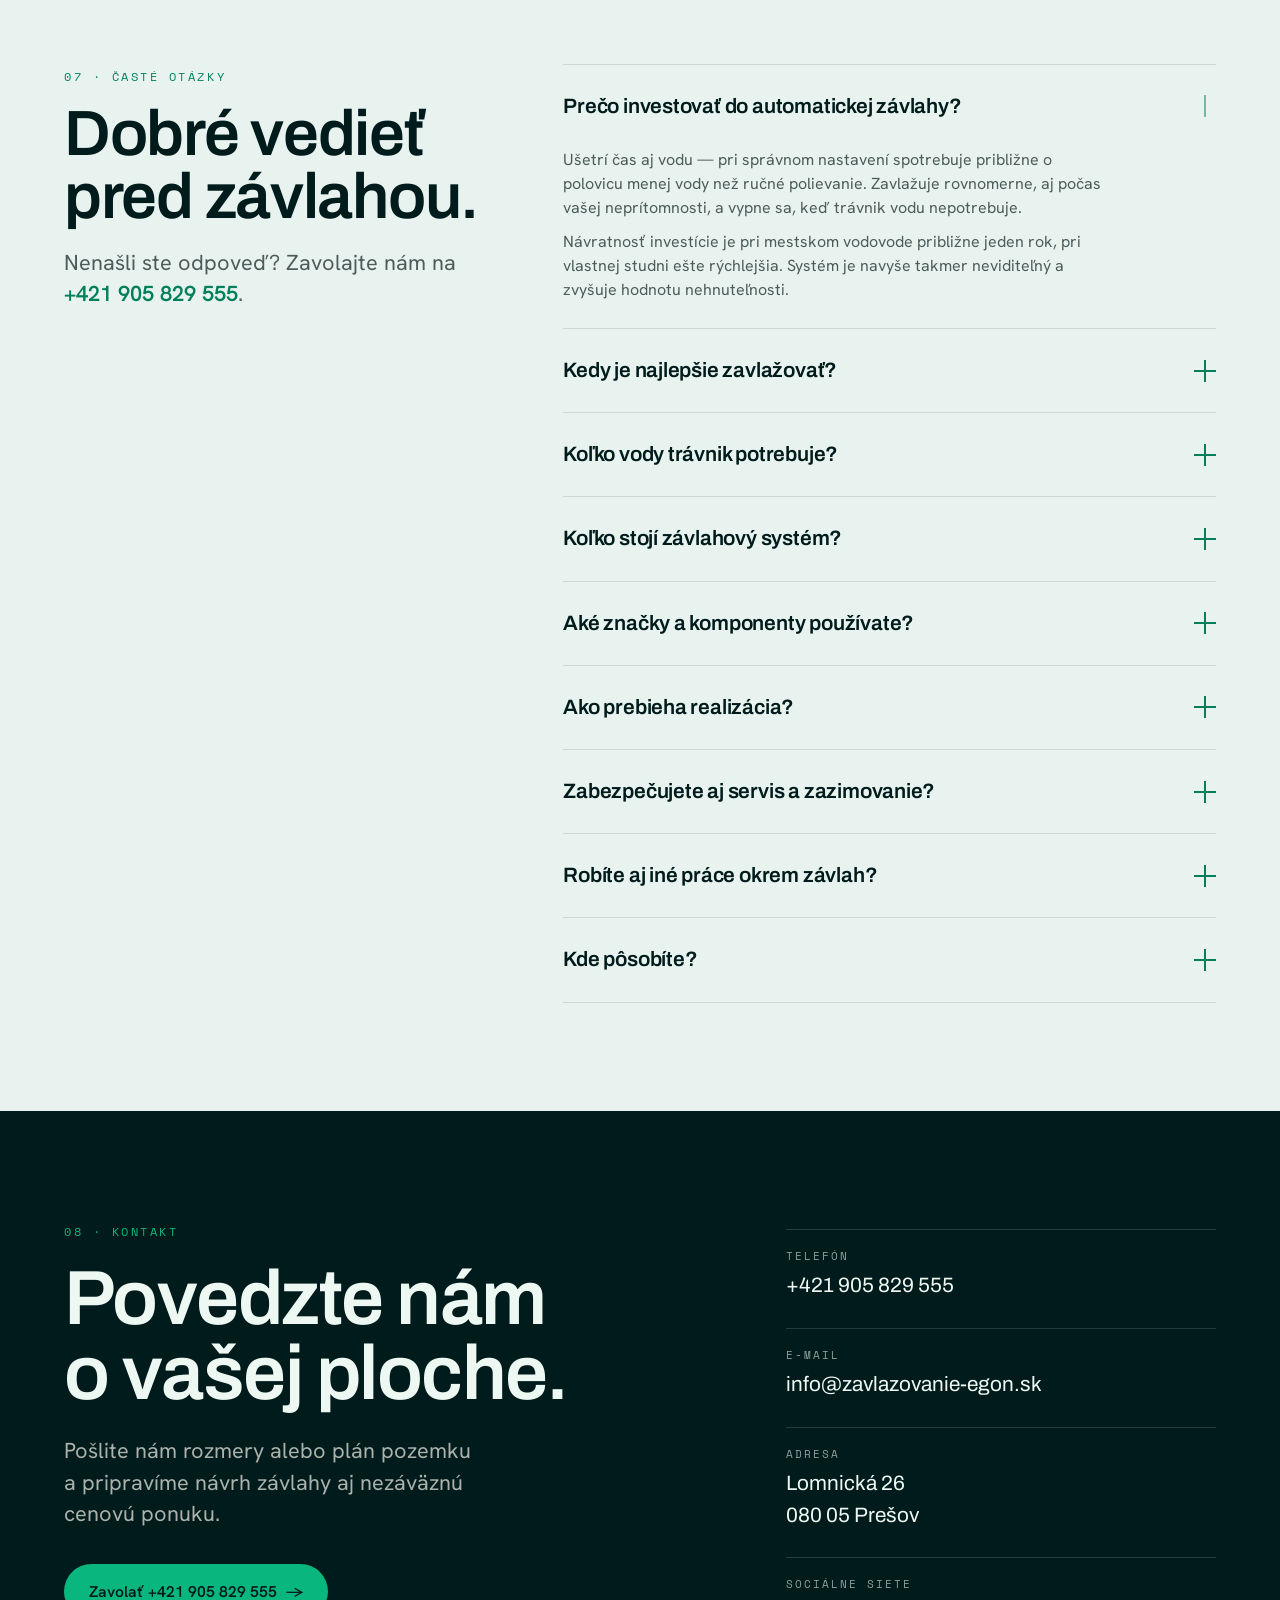
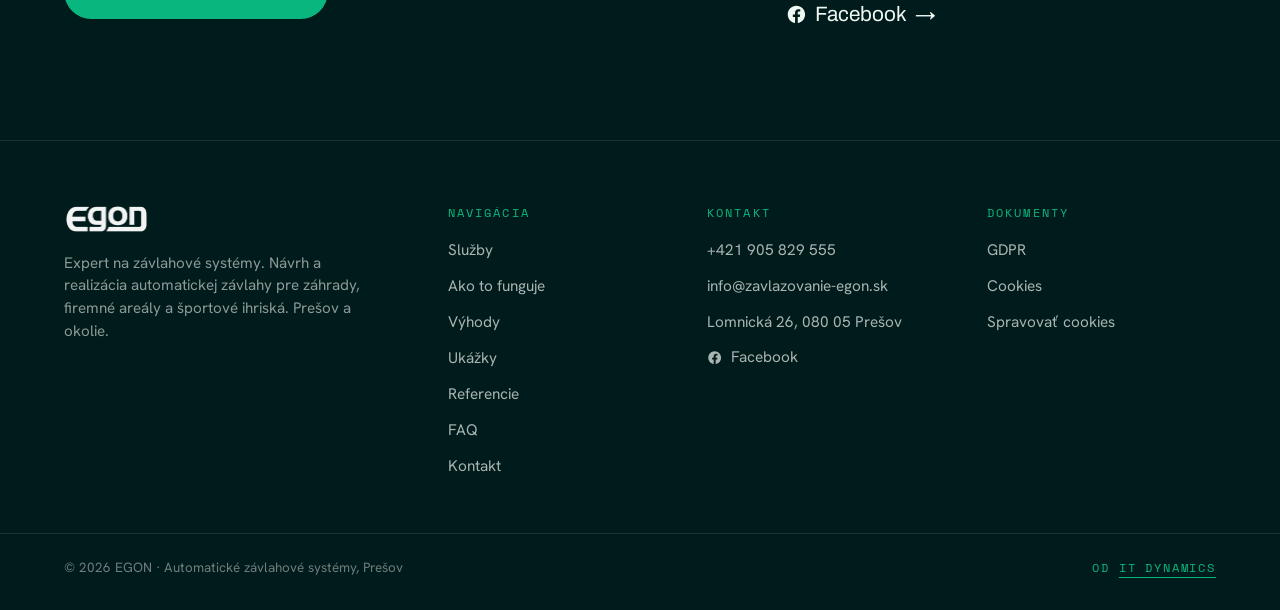
==== commit 2a9489ee: "EGON web — skrateny kredit v paticke na "Od IT Dynamics" Zmenene na vsetkych troch strankach (index " ====
--- a/index.html
+++ b/index.html
@@ -26,6 +26,7 @@
 <!-- ===== End Google Tag Manager ===== -->
 
 <!-- Favicon -->
+<link rel="icon" href="favicon.ico" sizes="any" />
 <link rel="icon" type="image/png" sizes="32x32" href="assets/favicon-32.png" />
 <link rel="icon" type="image/png" sizes="512x512" href="assets/favicon-512.png" />
 <link rel="apple-touch-icon" href="assets/favicon-180.png" />
@@ -602,7 +603,7 @@
   </div>
   <div class="wrap footer__bottom">
     <span>© 2026 EGON · Automatické závlahové systémy, Prešov</span>
-    <span class="footer__credit">Vytvorené s precíznosťou by <a href="https://www.itdynamics.sk" target="_blank" rel="noopener">IT Dynamics</a></span>
+    <span class="footer__credit">Od <a href="https://www.itdynamics.sk" target="_blank" rel="noopener">IT Dynamics</a></span>
   </div>
 </footer>
 
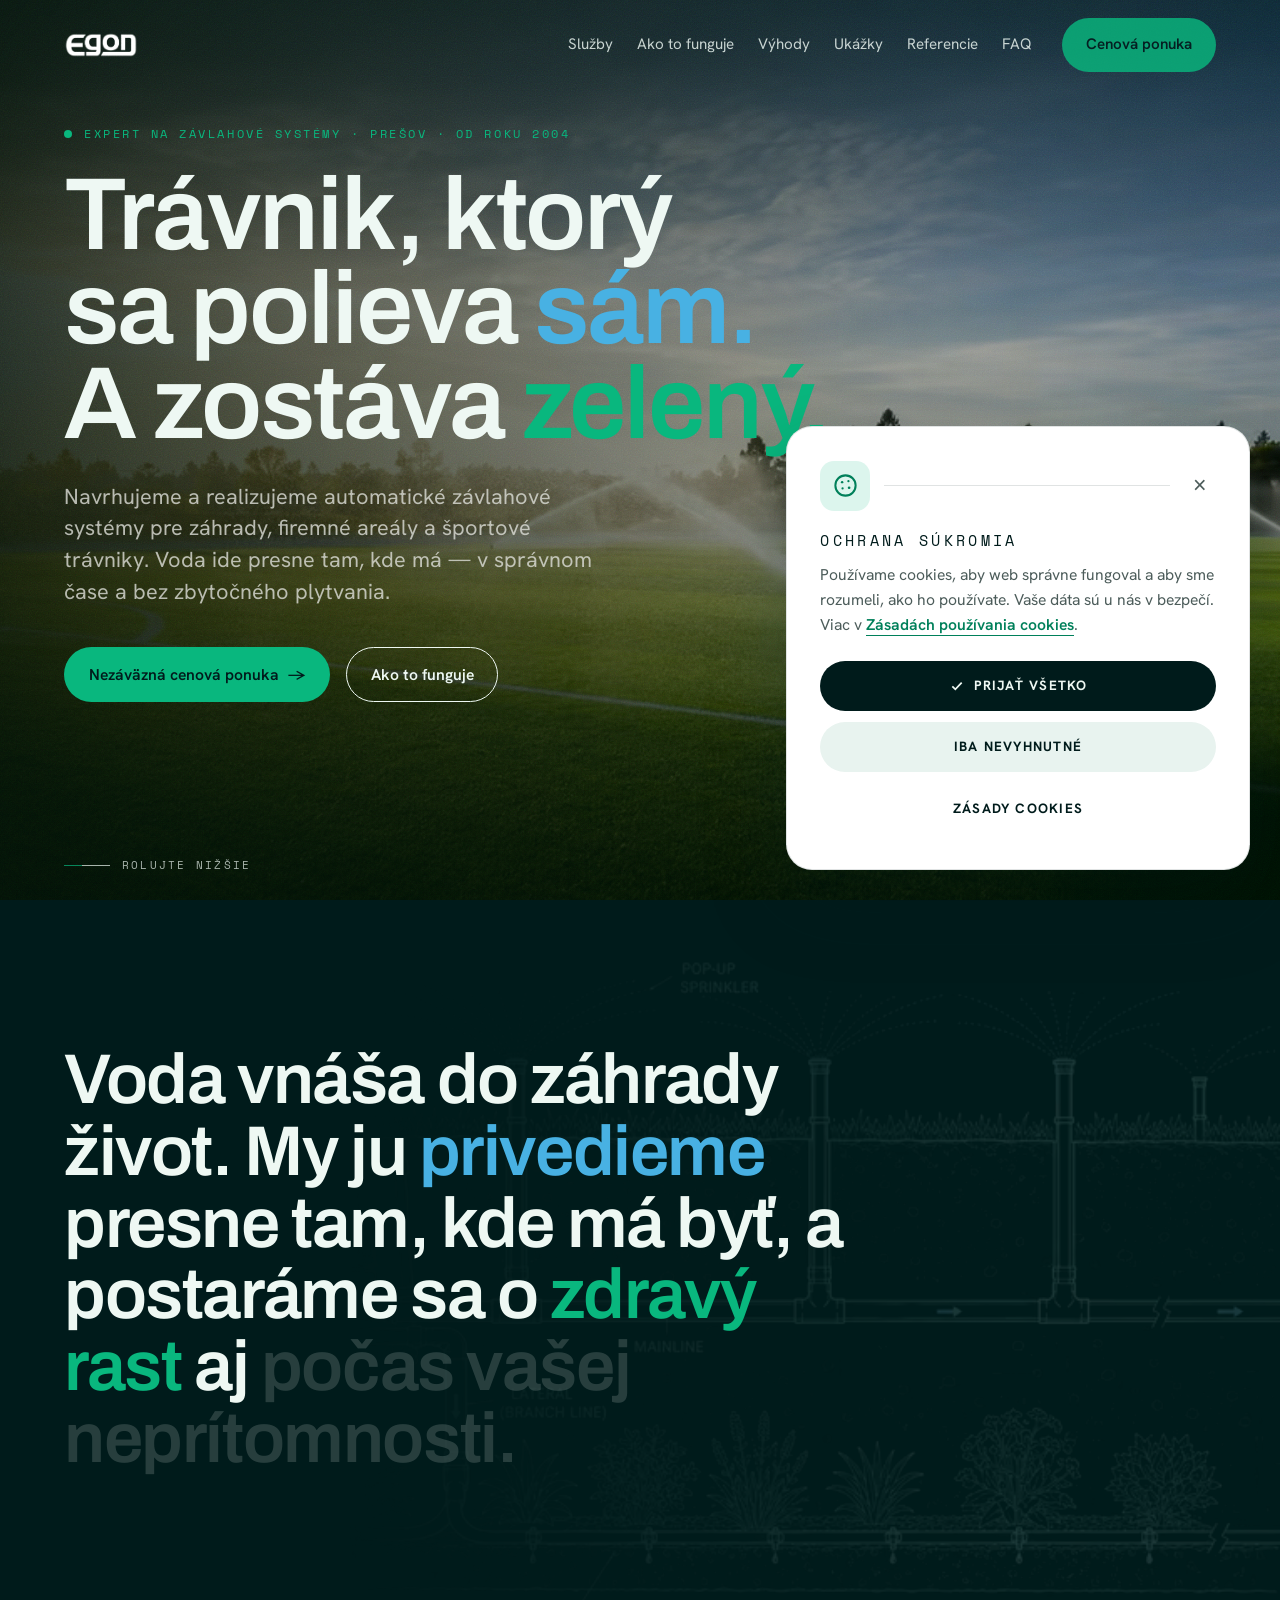
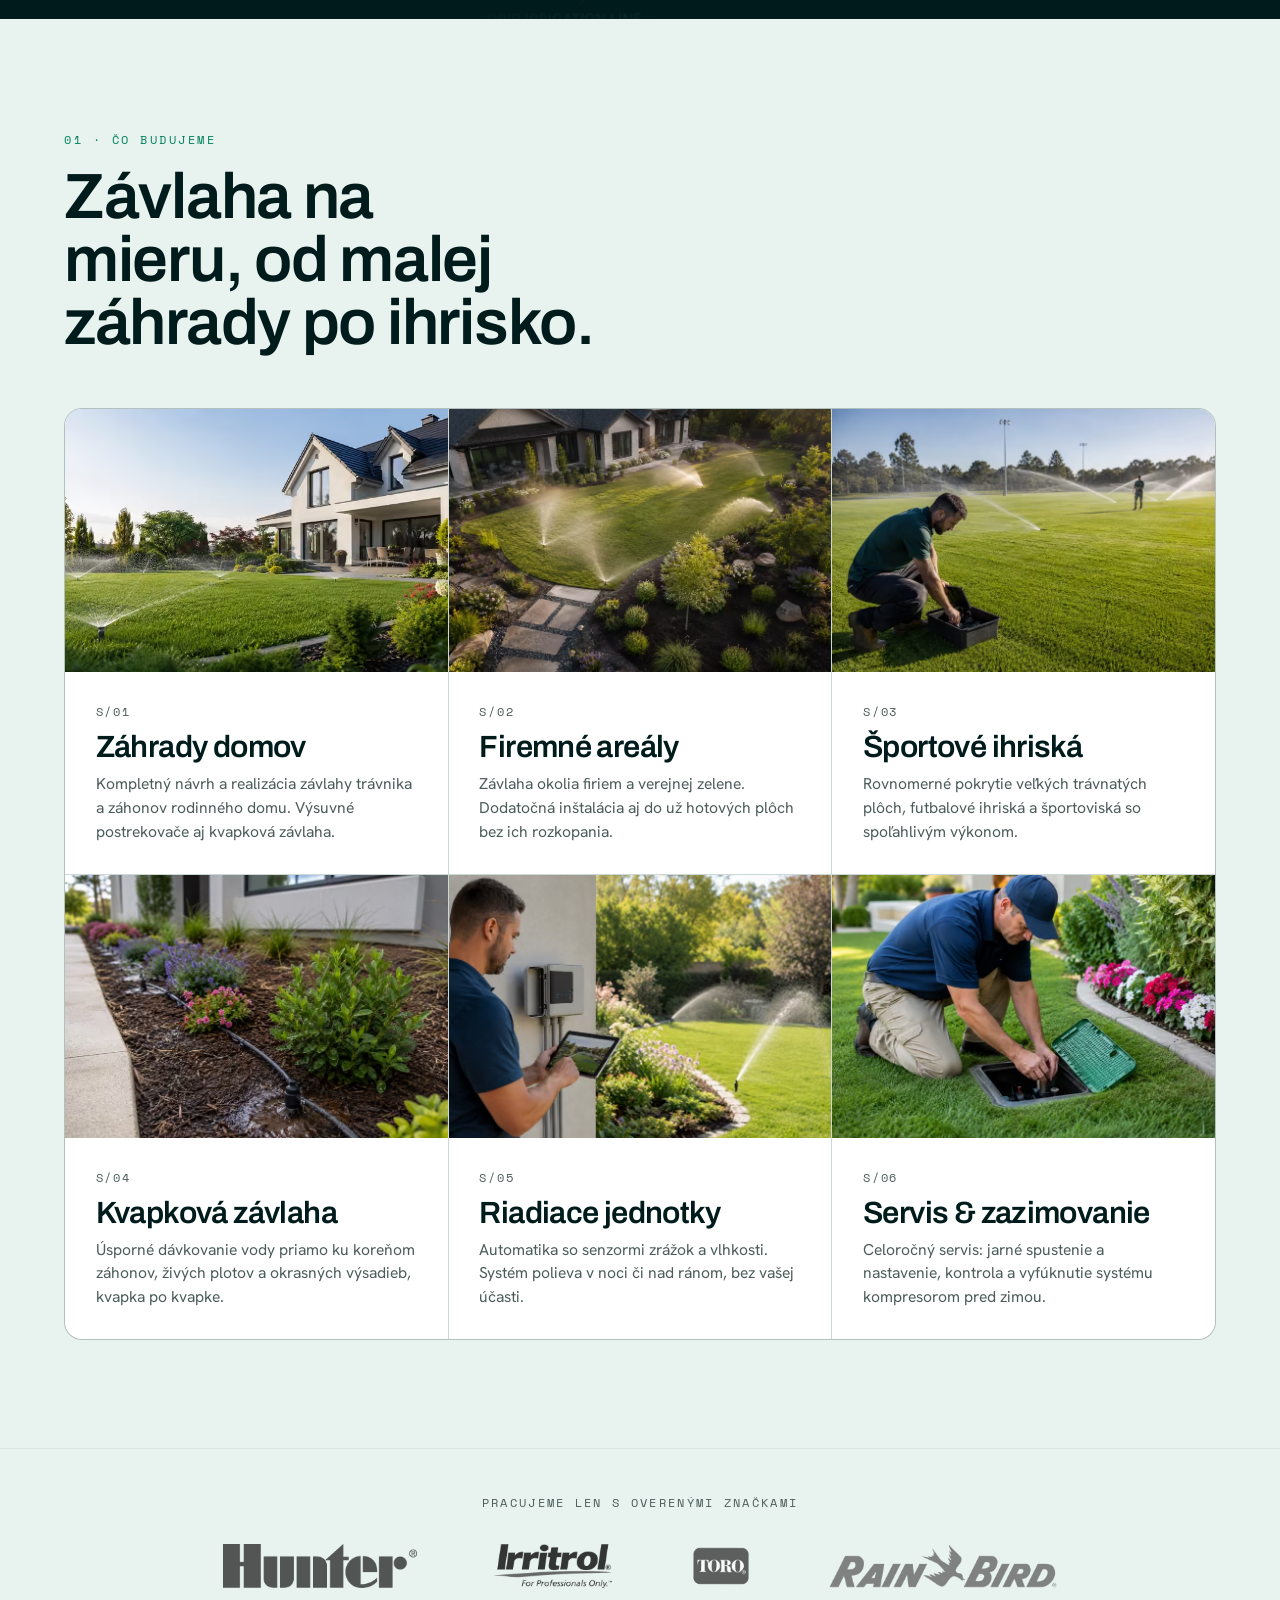
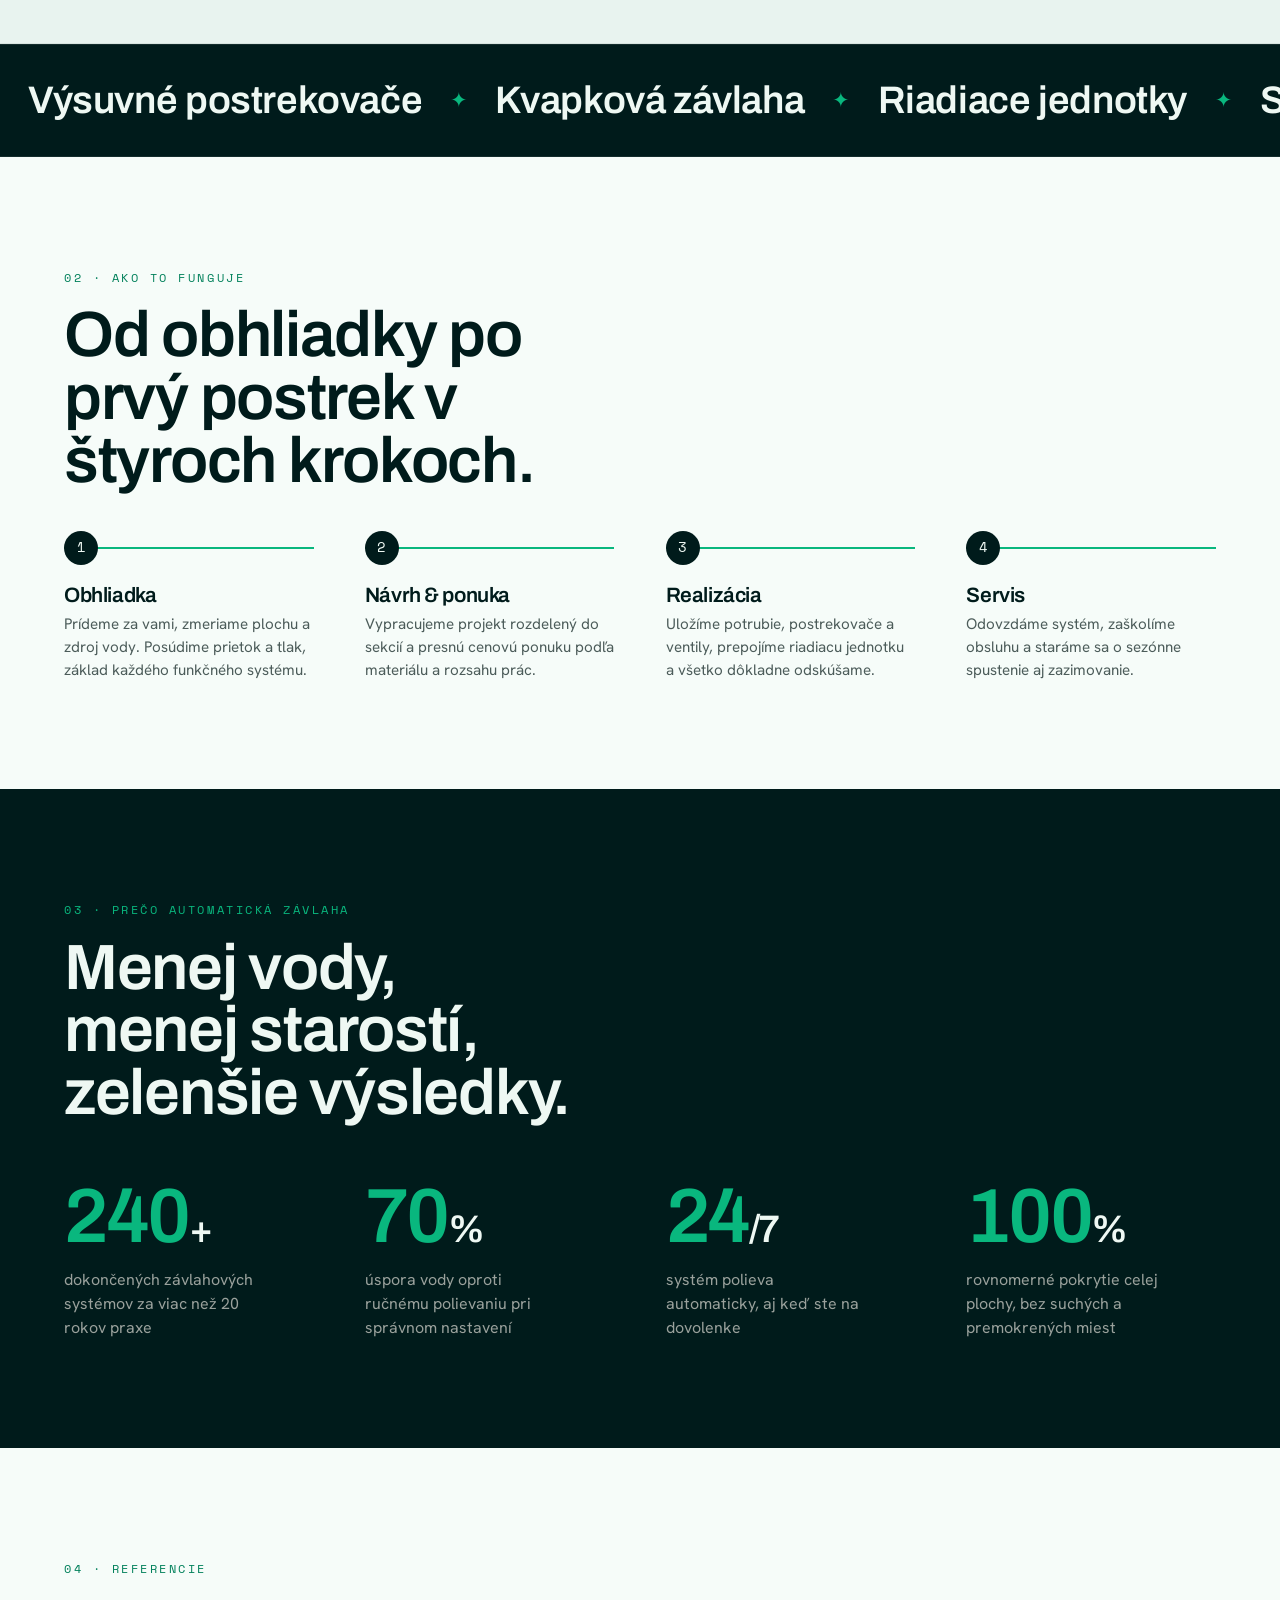
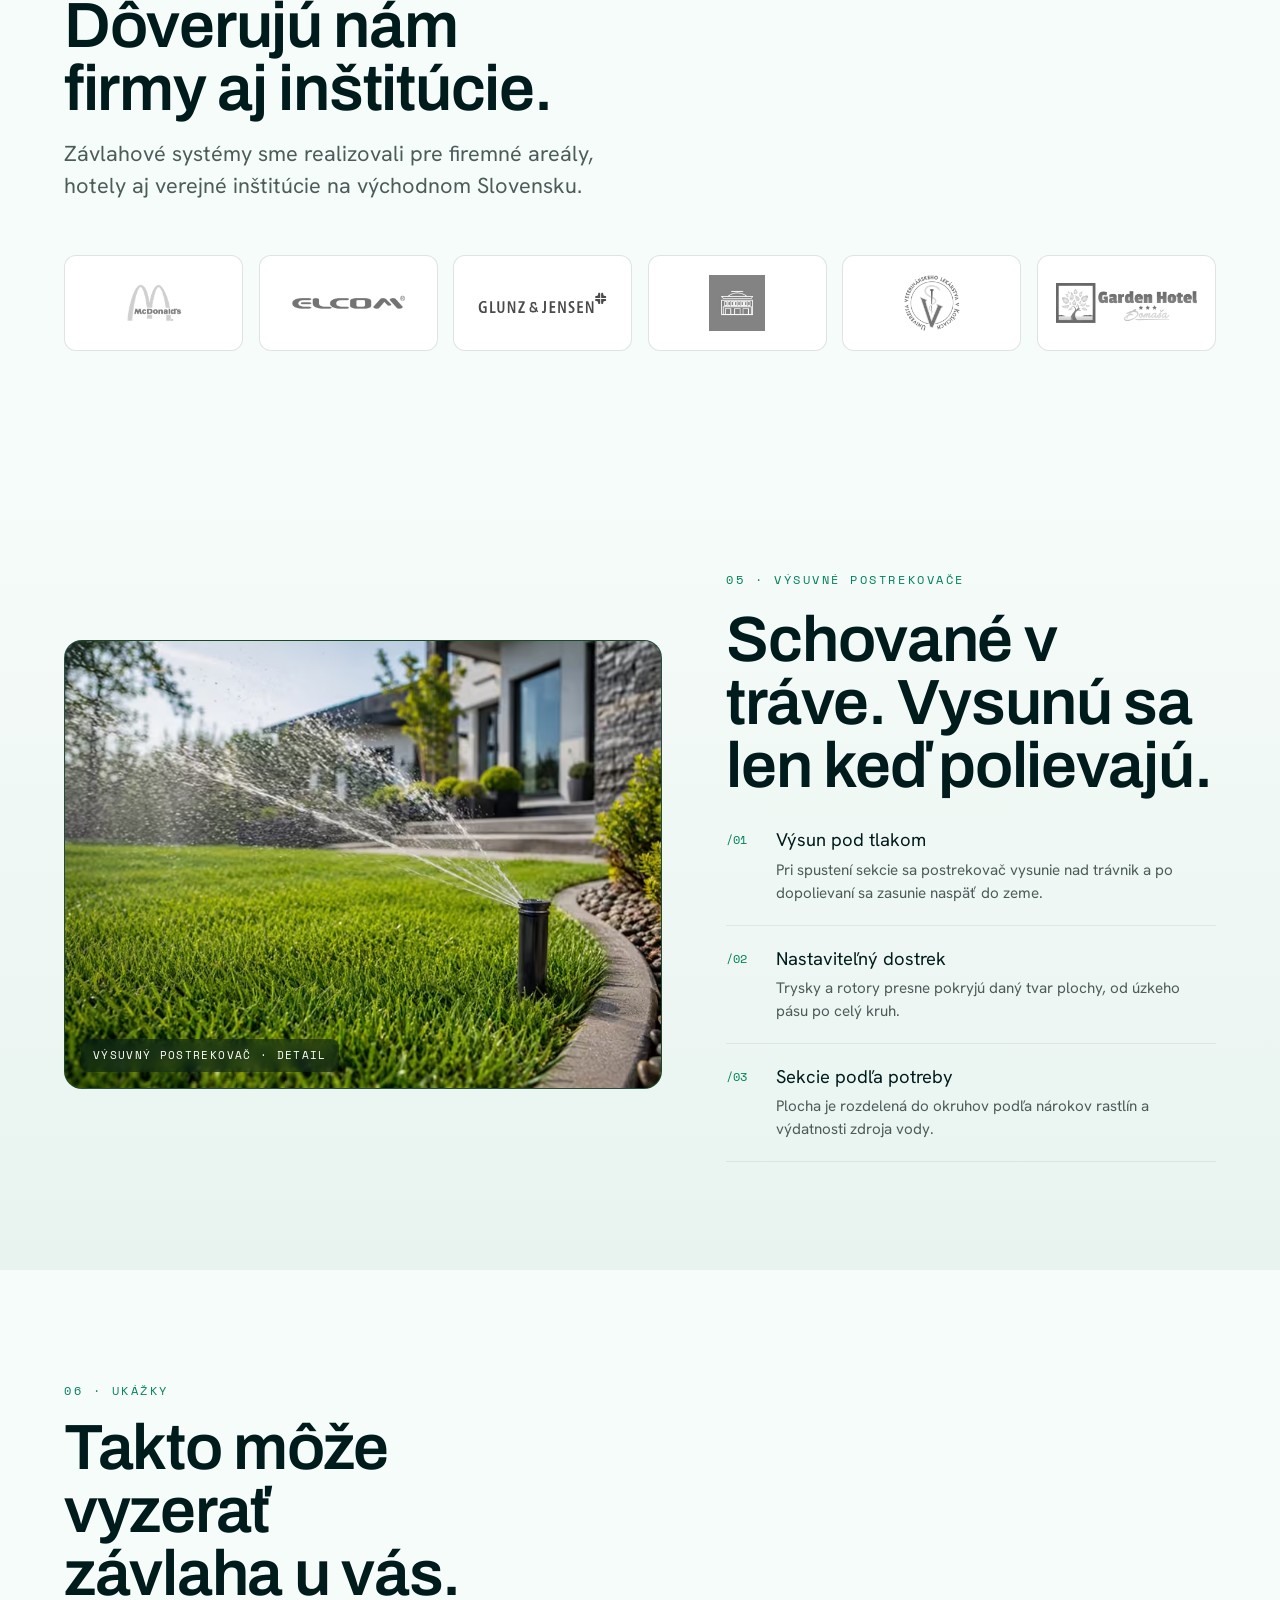
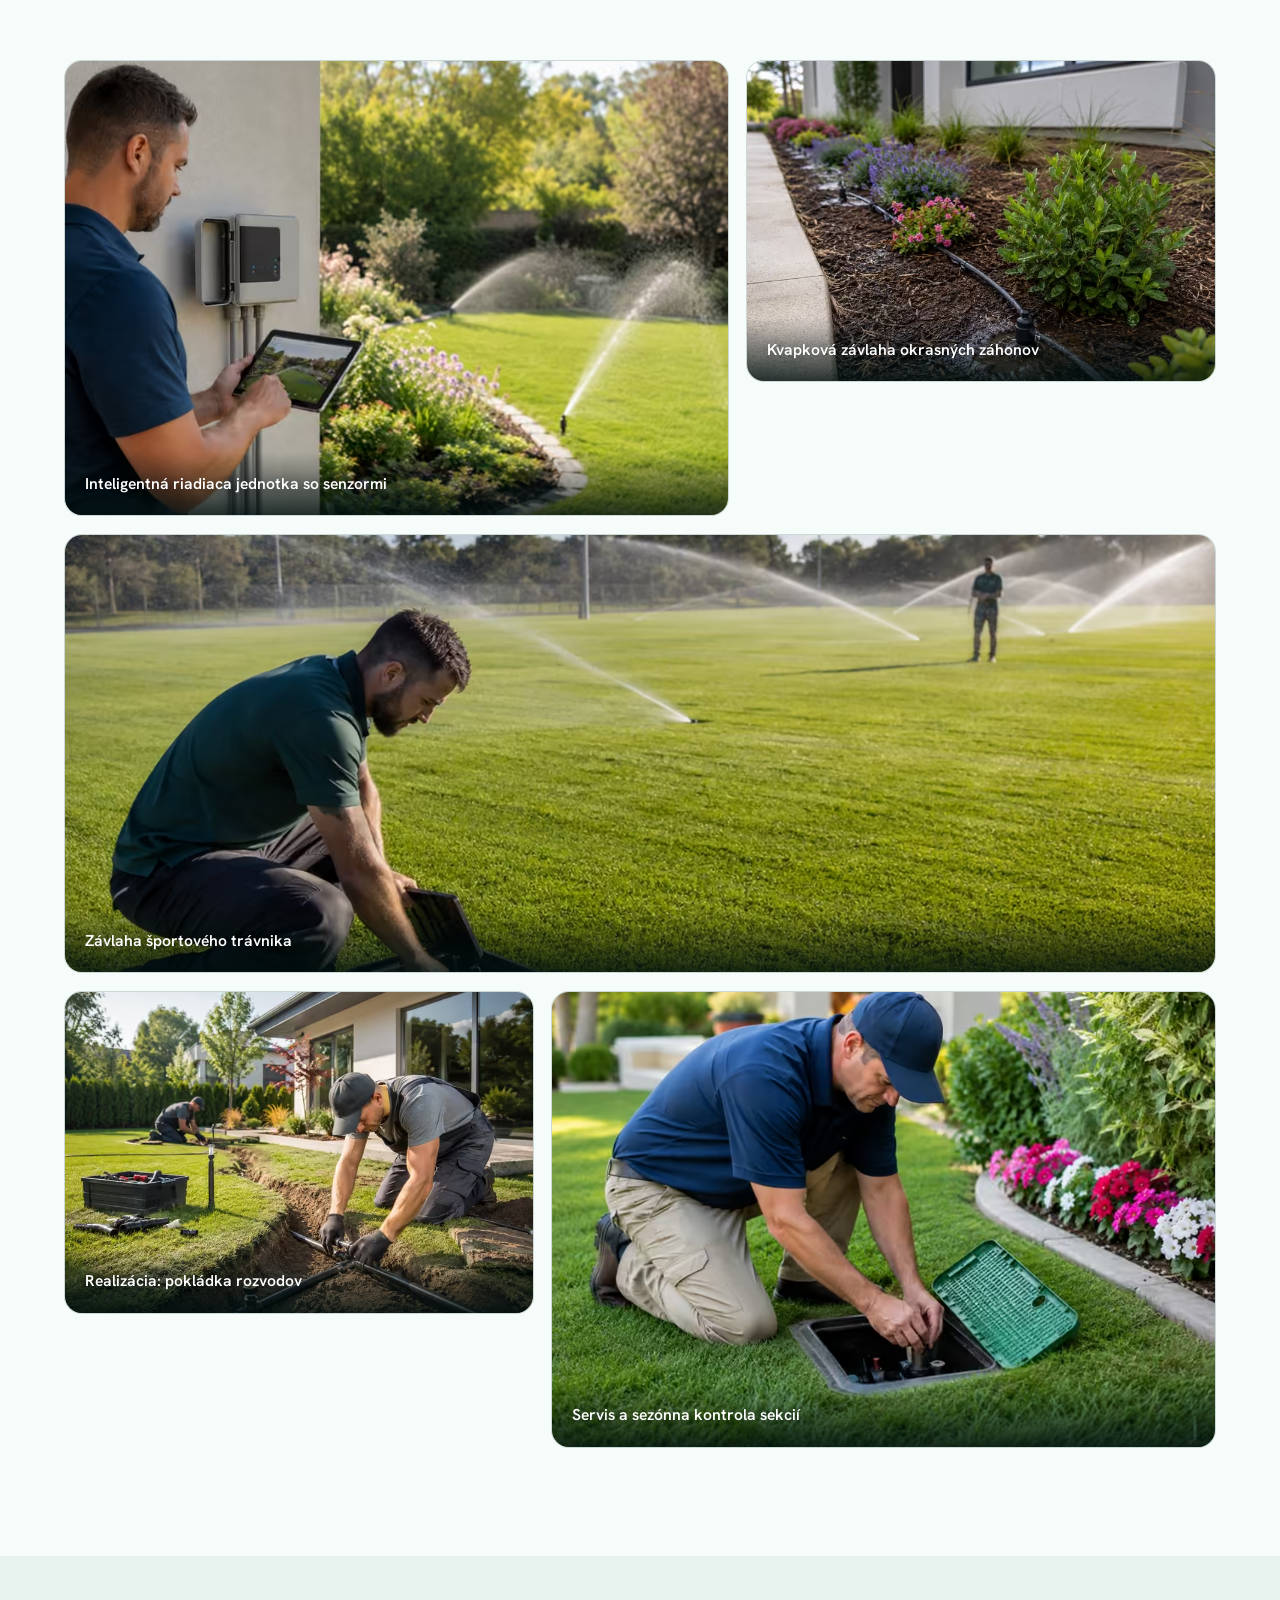
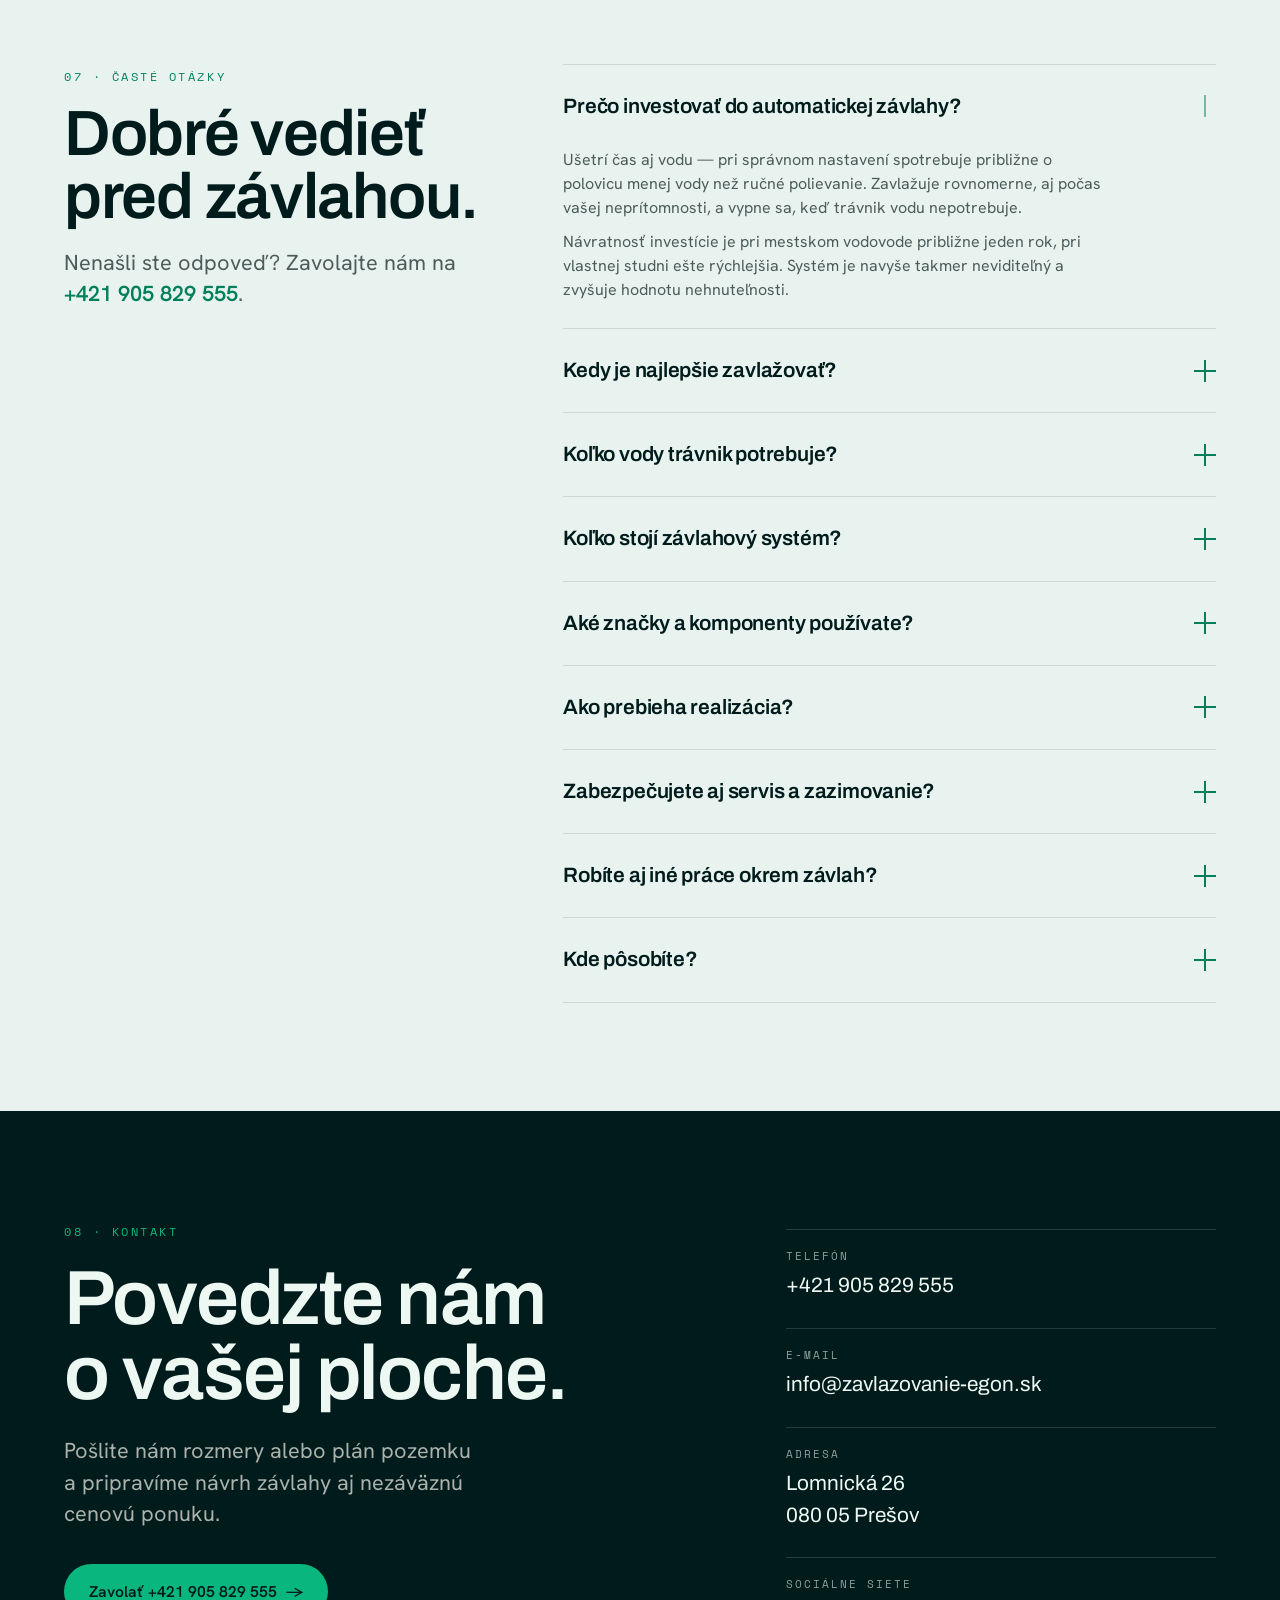
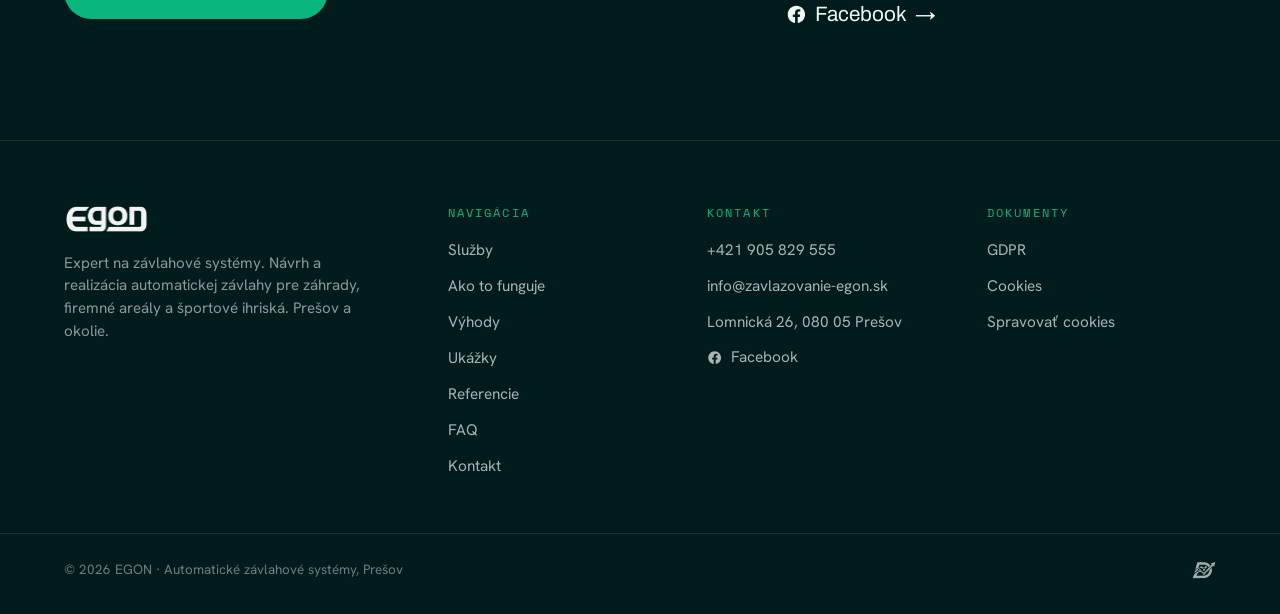
==== commit e19c47e5: "EGON web — kredit v paticke ako biela ikona IT Dynamics - text "Od IT Dynamics" nahradeny ikonou z i" ====
--- a/index.html
+++ b/index.html
@@ -603,7 +603,7 @@
   </div>
   <div class="wrap footer__bottom">
     <span>© 2026 EGON · Automatické závlahové systémy, Prešov</span>
-    <span class="footer__credit">Od <a href="https://www.itdynamics.sk" target="_blank" rel="noopener">IT Dynamics</a></span>
+    <a class="footer__credit" href="https://www.itdynamics.sk" target="_blank" rel="noopener" title="Web od IT Dynamics"><img src="assets/itdynamics-icon.png" alt="IT Dynamics" width="48" height="48" loading="lazy" decoding="async" /></a>
   </div>
 </footer>
 
--- a/styles.css
+++ b/styles.css
@@ -395,16 +395,16 @@
 .footer__col-btn { background: none; border: 0; padding: 0; cursor: pointer; font: inherit; font-size: 0.96rem;
   color: oklch(0.9 0.01 165 / 0.78); text-align: left; width: fit-content; transition: color .25s; }
 .footer__col-btn:hover { color: var(--grass); }
-.footer__credit { font-family: var(--ff-mono); font-size: 0.72rem; letter-spacing: 0.16em; text-transform: uppercase; color: var(--grass); }
-.footer__credit a { color: inherit; text-decoration: none; border-bottom: 1px solid transparent; transition: border-color .25s, color .25s; }
-.footer__credit a:hover { color: var(--on-ink); border-color: currentColor; }
+/* kredit autora webu — biela ikona IT Dynamics */
+.footer__credit { display: inline-flex; align-items: center;
+  opacity: 0.65; transition: opacity .25s var(--ease), transform .25s var(--ease); }
+.footer__credit:hover { opacity: 1; transform: translateY(-2px); }
+.footer__credit:focus-visible { outline: 2px solid var(--grass); outline-offset: 4px; border-radius: 4px; }
+.footer__credit img { display: block; width: 24px; height: 24px; }
 @media (max-width: 600px) {
   .footer__bottom { flex-direction: column; align-items: center; justify-content: center; text-align: center; gap: 10px; }
   .footer__bottom > span { width: 100%; text-align: center; }
 }
-.footer__credit a { color: inherit; text-decoration: none; border-bottom: 1px solid currentColor; padding-bottom: 1px; transition: opacity .25s; }
-.footer__credit a:hover { opacity: 0.7; }
-
 /* ---------- Scroll progress bar ---------- */
 .scrollbar { position: fixed; inset: 0 0 auto 0; height: 3px; z-index: 70; background: oklch(0.2 0.03 195 / 0.001); pointer-events: none; }
 .scrollbar__fill { display: block; height: 100%; width: 100%; transform: scaleX(0); transform-origin: 0 50%; background: var(--grass); }
